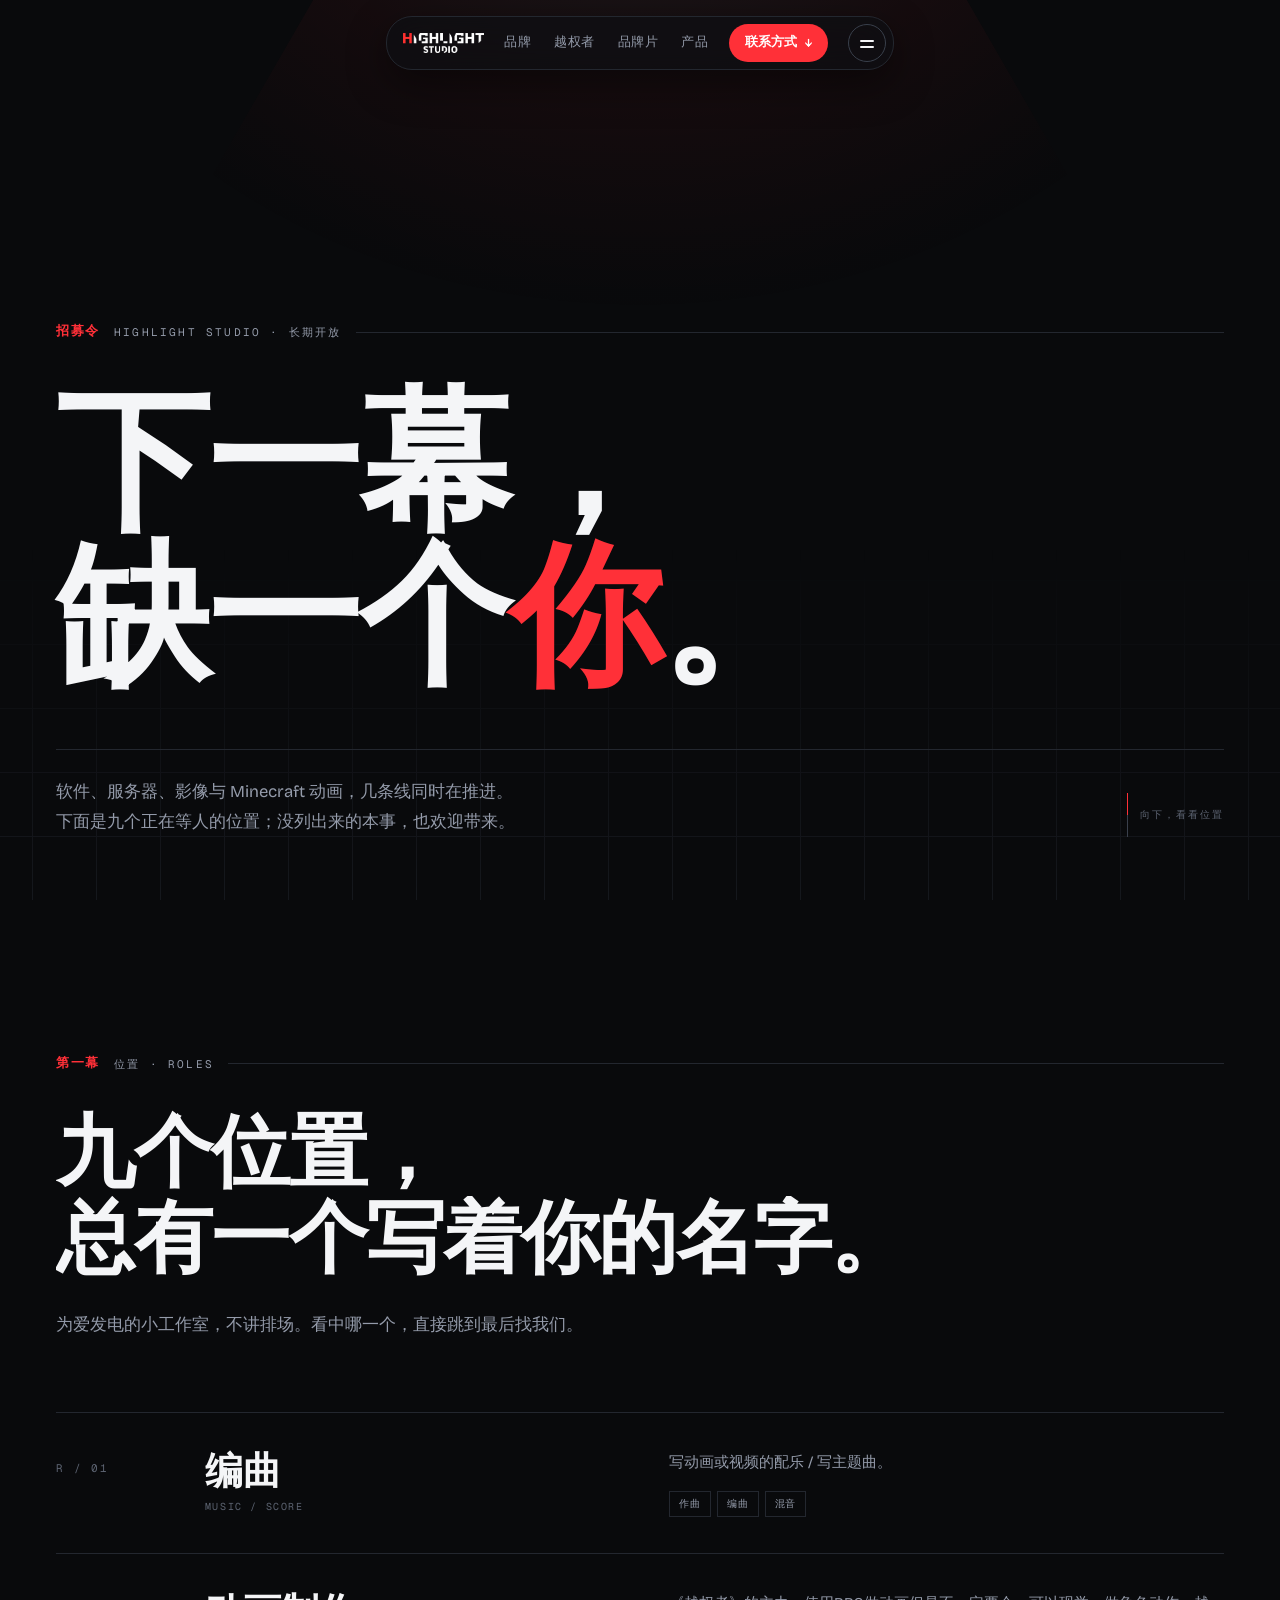
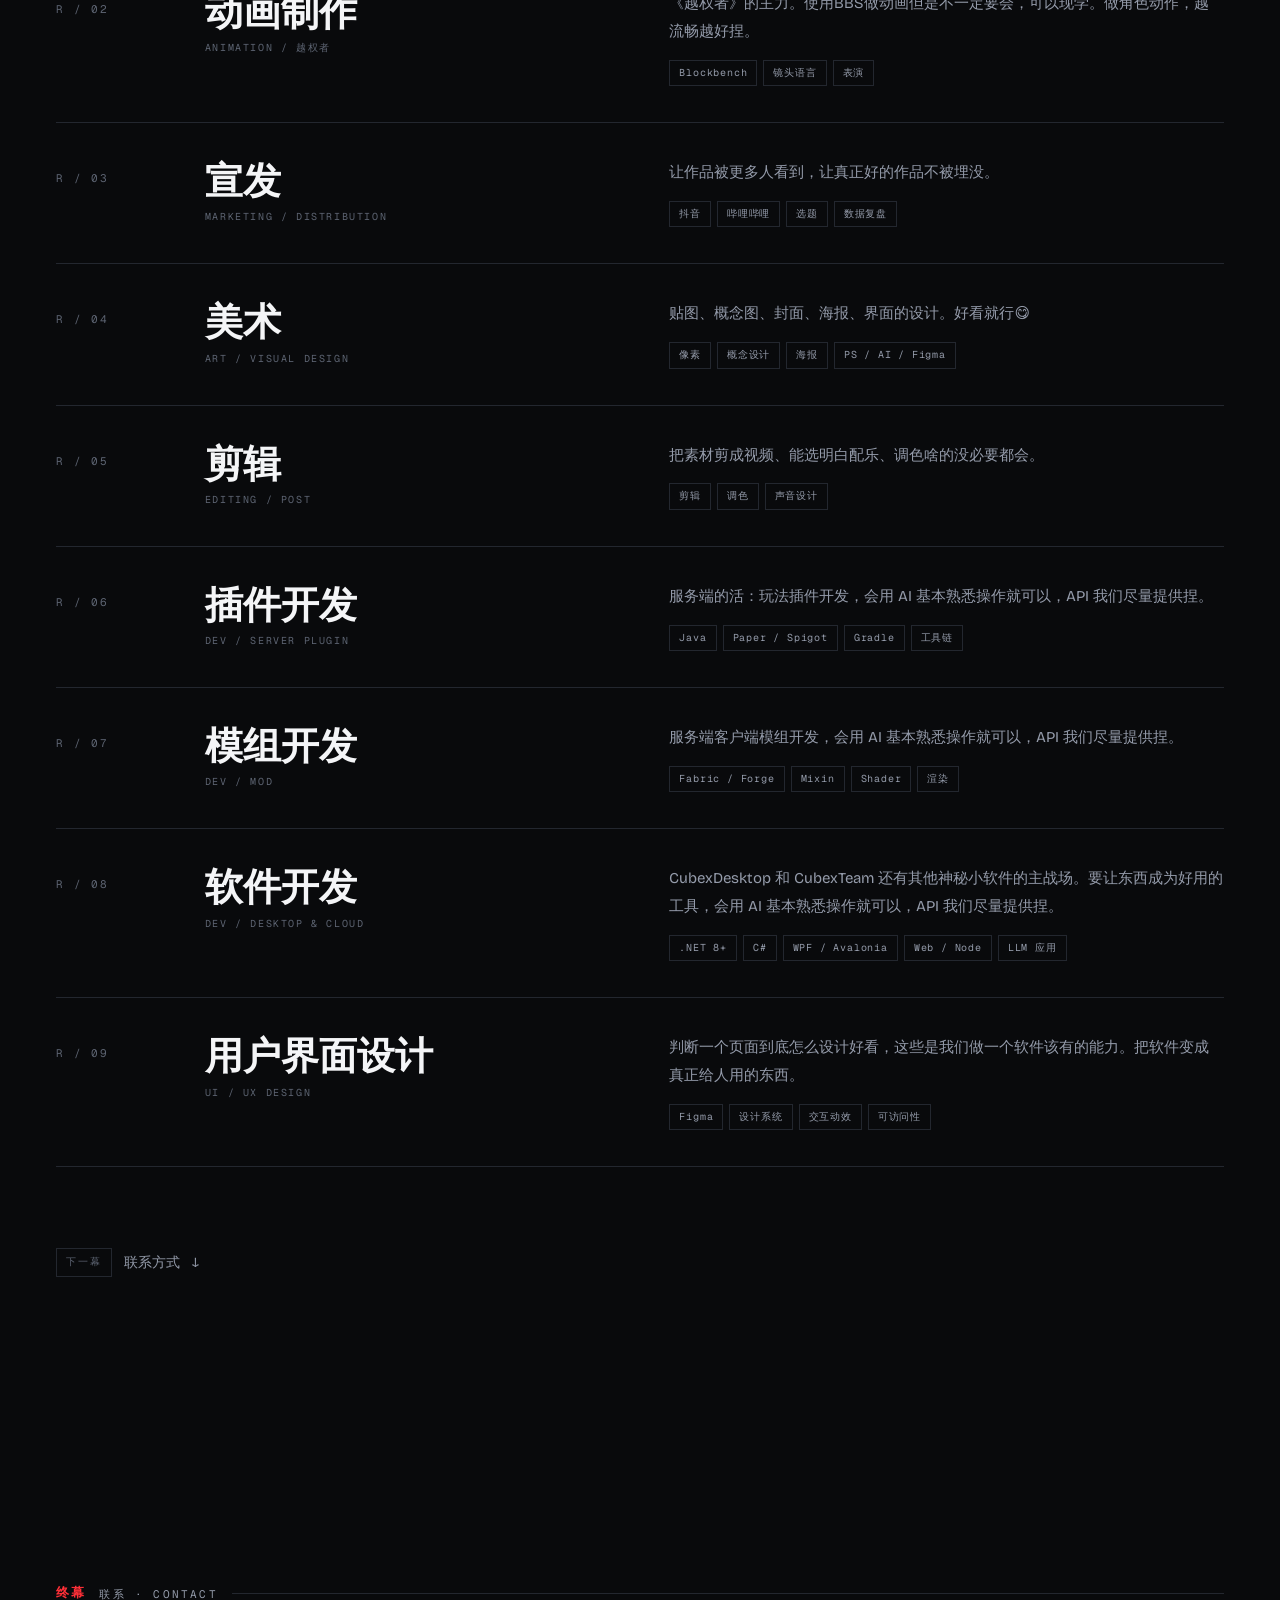
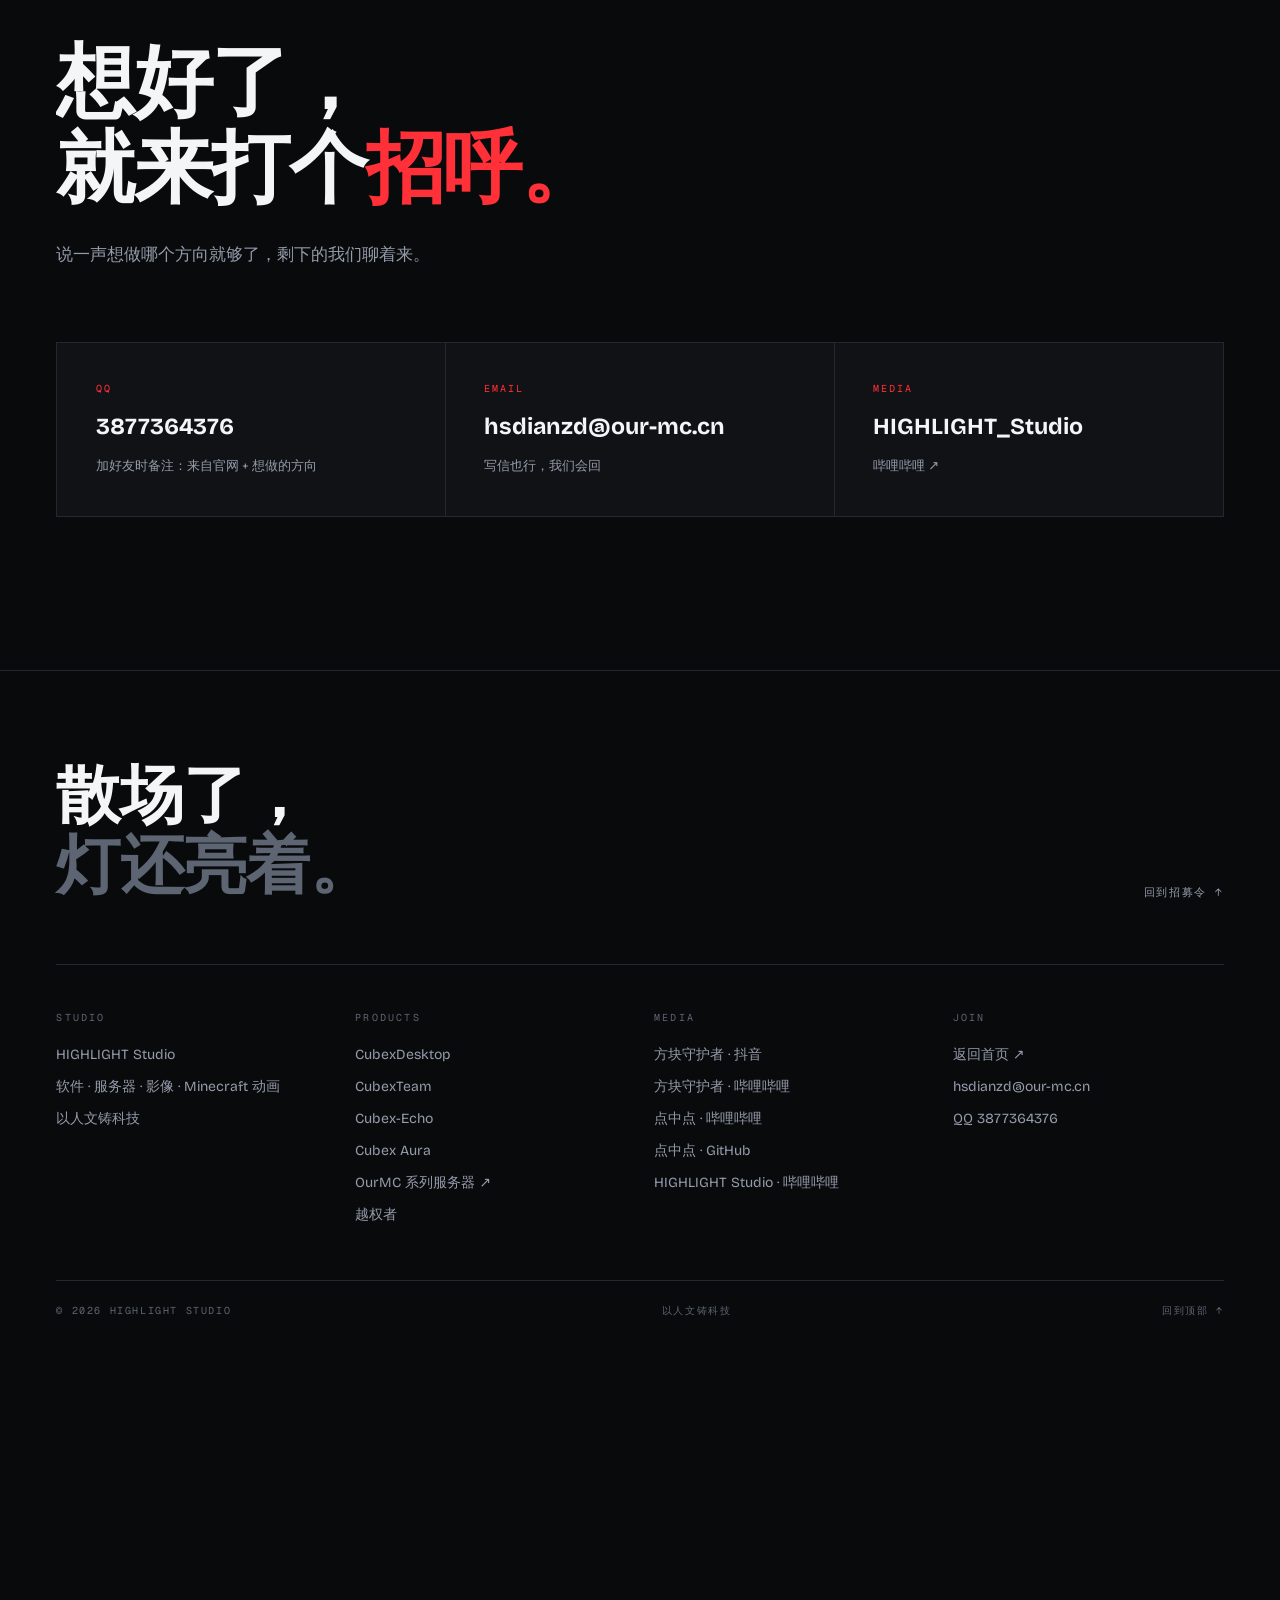
==== join.html @ 6e79bfc3 "Rebuild site as a narrative: new UI, copy, animations and trae-style footer Co-Authored-By: Devin AI" ====
<!DOCTYPE html>
<html lang="zh-CN">
<head>
<meta charset="utf-8">
<meta name="viewport" content="width=device-width,initial-scale=1,viewport-fit=cover">
<title>加入我们 — HIGHLIGHT Studio</title>
<meta name="description" content="HIGHLIGHT Studio 长期招募：编曲、动画制作、宣发、美术、剪辑、插件开发、模组开发、软件开发、用户界面设计。">
<meta name="theme-color" content="#090a0c">
<meta name="color-scheme" content="dark">
<link rel="preload" href="./assets/fonts/BricolageGrotesque-Bold.woff2" as="font" type="font/woff2" crossorigin>
<link rel="preload" href="./assets/fonts/GeistMono-Regular.woff2" as="font" type="font/woff2" crossorigin>
<link rel="stylesheet" href="./styles.css">
<script>
  (function (d) {
    var r = d.documentElement;
    r.classList.add('js');
    if (!matchMedia('(prefers-reduced-motion: reduce)').matches) r.classList.add('motion');
    addEventListener('load', function () { setTimeout(function () { if (!window.HL) r.classList.remove('motion'); }, 300); });
  })(document);
</script>
<script defer src="./assets/vendor/gsap.min.js"></script>
<script defer src="./assets/vendor/ScrollTrigger.min.js"></script>
<script defer src="./script.js"></script>
</head>
<body>
<a class="skip" href="#roles">跳到岗位列表</a>

<!-- ============ 顶部导航：胶囊岛 ============ -->
<header class="island-wrap">
  <nav class="island" id="island" aria-label="主导航">
    <a class="island-brand" href="./index.html" aria-label="HIGHLIGHT STUDIO 首页">
      <picture>
        <source srcset="./assets/logo-nav.webp" type="image/webp">
        <img class="island-logo" src="./assets/logo-nav.png" alt="HIGHLIGHT STUDIO" width="240" height="60">
      </picture>
    </a>
    <span class="island-links">
      <a href="./index.html#brand">品牌</a>
      <a href="./index.html#feature">越权者</a>
      <a href="./index.html#film">品牌片</a>
      <a href="./index.html#products">产品</a>
    </span>
    <a class="island-join" href="#contact">联系方式 <span aria-hidden="true">↓</span></a>
    <button class="island-toggle" id="menuToggle" aria-label="打开菜单" aria-expanded="false" aria-controls="menuPanel">
      <i></i><i></i>
    </button>
    <i class="island-progress" id="progress" aria-hidden="true"></i>
  </nav>
</header>

<div class="menu" id="menuPanel" aria-hidden="true">
  <div class="menu-backdrop" data-close></div>
  <div class="menu-panel" role="dialog" aria-modal="true" aria-label="站点菜单">
    <div class="menu-col">
      <h4>Navigate</h4>
      <a class="menu-link" href="./index.html"><i>01</i>回到首页</a>
      <a class="menu-link" href="./index.html#feature"><i>02</i>越权者</a>
      <a class="menu-link" href="./index.html#film"><i>03</i>品牌片</a>
      <a class="menu-link" href="./index.html#products"><i>04</i>产品</a>
      <a class="menu-link" href="./index.html#team"><i>05</i>团队</a>
      <a class="menu-link" href="#contact"><i>06</i>联系方式</a>
    </div>
    <div class="menu-side">
      <h4>Studio</h4>
      <p>一间做软件、服务器、影像与 Minecraft 动画的小工作室。有想法，随时来聊。</p>
      <span class="mono">QQ 3877364376</span>
      <a class="mono" href="mailto:hsdianzd@our-mc.cn">hsdianzd@our-mc.cn</a>
    </div>
  </div>
</div>

<main id="top">

<!-- ============ 序 · 招募令 ============ -->
<section class="act act-hero jhero" id="recruit" aria-labelledby="jTitle">
  <div class="hero-bg" aria-hidden="true">
    <i class="hero-beam"></i>
    <i class="hero-floor"></i>
    <i class="hero-glow" id="heroGlow"></i>
  </div>
  <div class="wrap hero-inner" id="heroInner">
    <p class="kicker hero-kicker"><b>招募令</b><span>HIGHLIGHT STUDIO · 长期开放</span><i class="kicker-line"></i></p>
    <h1 class="hero-title small" id="jTitle">
      <span class="ht ht-dim" aria-hidden="true"><span>下一幕，</span><span>缺一个<em>你</em>。</span></span>
      <span class="ht ht-lit"><span>下一幕，</span><span>缺一个<em>你</em>。</span></span>
    </h1>
    <div class="hero-foot">
      <p class="hero-sub">软件、服务器、影像与 Minecraft 动画，几条线同时在推进。<br>下面是九个正在等人的位置；没列出来的本事，也欢迎带来。</p>
      <a class="cue" href="#roles"><i aria-hidden="true"></i><span>向下，看看位置</span></a>
    </div>
  </div>
</section>

<!-- ============ 第一幕 · 九个位置 ============ -->
<section class="act act-roles" id="roles" aria-labelledby="rolesTitle">
  <div class="wrap">
    <header class="act-head" data-rv>
      <p class="kicker"><b>第一幕</b><span>位置 · ROLES</span><i class="kicker-line"></i></p>
      <h2 class="act-title" id="rolesTitle"><span class="ln"><span>九个位置，</span></span><span class="ln"><span>总有一个写着你的名字。</span></span></h2>
      <p class="act-lede">为爱发电的小工作室，不讲排场。看中哪一个，直接跳到最后找我们。</p>
    </header>

    <ol class="roles">
      <li class="role" data-rv>
        <span class="role-no">R / 01</span>
        <h3 class="role-name">编曲<small>MUSIC / SCORE</small></h3>
        <div class="role-body">
          <p>写动画或视频的配乐 / 写主题曲。</p>
          <div class="tags"><span>作曲</span><span>编曲</span><span>混音</span></div>
        </div>
      </li>

      <li class="role" data-rv>
        <span class="role-no">R / 02</span>
        <h3 class="role-name">动画制作<small>ANIMATION / 越权者</small></h3>
        <div class="role-body">
          <p>《越权者》的主力。使用BBS做动画但是不一定要会，可以现学。做角色动作，越流畅越好捏。</p>
          <div class="tags"><span>Blockbench</span><span>镜头语言</span><span>表演</span></div>
        </div>
      </li>

      <li class="role" data-rv>
        <span class="role-no">R / 03</span>
        <h3 class="role-name">宣发<small>MARKETING / DISTRIBUTION</small></h3>
        <div class="role-body">
          <p>让作品被更多人看到，让真正好的作品不被埋没。</p>
          <div class="tags"><span>抖音</span><span>哔哩哔哩</span><span>选题</span><span>数据复盘</span></div>
        </div>
      </li>

      <li class="role" data-rv>
        <span class="role-no">R / 04</span>
        <h3 class="role-name">美术<small>ART / VISUAL DESIGN</small></h3>
        <div class="role-body">
          <p>贴图、概念图、封面、海报、界面的设计。好看就行😋</p>
          <div class="tags"><span>像素</span><span>概念设计</span><span>海报</span><span>PS / AI / Figma</span></div>
        </div>
      </li>

      <li class="role" data-rv>
        <span class="role-no">R / 05</span>
        <h3 class="role-name">剪辑<small>EDITING / POST</small></h3>
        <div class="role-body">
          <p>把素材剪成视频、能选明白配乐、调色啥的没必要都会。</p>
          <div class="tags"><span>剪辑</span><span>调色</span><span>声音设计</span></div>
        </div>
      </li>

      <li class="role" data-rv>
        <span class="role-no">R / 06</span>
        <h3 class="role-name">插件开发<small>DEV / SERVER PLUGIN</small></h3>
        <div class="role-body">
          <p>服务端的活：玩法插件开发，会用 AI 基本熟悉操作就可以，API 我们尽量提供捏。</p>
          <div class="tags"><span>Java</span><span>Paper / Spigot</span><span>Gradle</span><span>工具链</span></div>
        </div>
      </li>

      <li class="role" data-rv>
        <span class="role-no">R / 07</span>
        <h3 class="role-name">模组开发<small>DEV / MOD</small></h3>
        <div class="role-body">
          <p>服务端客户端模组开发，会用 AI 基本熟悉操作就可以，API 我们尽量提供捏。</p>
          <div class="tags"><span>Fabric / Forge</span><span>Mixin</span><span>Shader</span><span>渲染</span></div>
        </div>
      </li>

      <li class="role" data-rv>
        <span class="role-no">R / 08</span>
        <h3 class="role-name">软件开发<small>DEV / DESKTOP &amp; CLOUD</small></h3>
        <div class="role-body">
          <p>CubexDesktop 和 CubexTeam 还有其他神秘小软件的主战场。要让东西成为好用的工具，会用 AI 基本熟悉操作就可以，API 我们尽量提供捏。</p>
          <div class="tags"><span>.NET 8+</span><span>C#</span><span>WPF / Avalonia</span><span>Web / Node</span><span>LLM 应用</span></div>
        </div>
      </li>

      <li class="role" data-rv>
        <span class="role-no">R / 09</span>
        <h3 class="role-name">用户界面设计<small>UI / UX DESIGN</small></h3>
        <div class="role-body">
          <p>判断一个页面到底怎么设计好看，这些是我们做一个软件该有的能力。把软件变成真正给人用的东西。</p>
          <div class="tags"><span>Figma</span><span>设计系统</span><span>交互动效</span><span>可访问性</span></div>
        </div>
      </li>
    </ol>

    <a class="act-next" href="#contact"><span>下一幕</span>联系方式 <i aria-hidden="true">↓</i></a>
  </div>
</section>

<!-- ============ 终幕 · 联系方式 ============ -->
<section class="act act-contact" id="contact" aria-labelledby="contactTitle">
  <div class="wrap">
    <header class="act-head" data-rv>
      <p class="kicker"><b>终幕</b><span>联系 · CONTACT</span><i class="kicker-line"></i></p>
      <h2 class="act-title" id="contactTitle"><span class="ln"><span>想好了，</span></span><span class="ln"><span>就来打个<em>招呼。</em></span></span></h2>
      <p class="act-lede">说一声想做哪个方向就够了，剩下的我们聊着来。</p>
    </header>
    <div class="contacts">
      <div class="contact" data-rv>
        <b>QQ</b>
        <span>3877364376</span>
        <u>加好友时备注：来自官网 + 想做的方向</u>
      </div>
      <a class="contact" data-rv href="mailto:hsdianzd@our-mc.cn">
        <b>EMAIL</b>
        <span>hsdianzd@our-mc.cn</span>
        <u>写信也行，我们会回</u>
      </a>
      <a class="contact" data-rv href="https://b23.tv/MWC6TgT" target="_blank" rel="noopener">
        <b>MEDIA</b>
        <span>HIGHLIGHT_Studio</span>
        <u>哔哩哔哩 ↗</u>
      </a>
    </div>
  </div>
</section>

</main>

<!-- ============ 页脚 + trae 式网格扭曲字标 ============ -->
<footer class="foot" id="foot">
  <div class="foot-body">
    <div class="wrap">
      <div class="foot-lead">
        <p class="foot-say">散场了，<br><span>灯还亮着。</span></p>
        <a class="foot-top" href="#top">回到招募令 <span aria-hidden="true">↑</span></a>
      </div>
      <div class="foot-cols">
        <div class="foot-col">
          <h5>Studio</h5>
          <p>HIGHLIGHT Studio</p>
          <p>软件 · 服务器 · 影像 · Minecraft 动画</p>
          <p>以人文铸科技</p>
        </div>
        <div class="foot-col">
          <h5>Products</h5>
          <a href="./index.html#products">CubexDesktop</a>
          <a href="./index.html#products">CubexTeam</a>
          <a href="./index.html#products">Cubex-Echo</a>
          <a href="./index.html#products">Cubex Aura</a>
          <a href="https://our-mc.cn" target="_blank" rel="noopener">OurMC 系列服务器 ↗</a>
          <a href="./index.html#feature">越权者</a>
        </div>
        <div class="foot-col">
          <h5>Media</h5>
          <a href="https://www.douyin.com/user/MS4wLjABAAAA6l3Q2b9OBv3SRSCAR-rzXw8KzIYFwrzRI-qXA2hwyveWs4N40lMzNZl6aIAqWbCo" target="_blank" rel="noopener">方块守护者 · 抖音</a>
          <a href="https://space.bilibili.com/3546704016051152" target="_blank" rel="noopener">方块守护者 · 哔哩哔哩</a>
          <a href="https://space.bilibili.com/3546681259854444" target="_blank" rel="noopener">点中点 · 哔哩哔哩</a>
          <a href="https://github.com/dian-ZD" target="_blank" rel="noopener">点中点 · GitHub</a>
          <a href="https://b23.tv/MWC6TgT" target="_blank" rel="noopener">HIGHLIGHT Studio · 哔哩哔哩</a>
        </div>
        <div class="foot-col">
          <h5>Join</h5>
          <a href="./index.html">返回首页 ↗</a>
          <a href="mailto:hsdianzd@our-mc.cn">hsdianzd@our-mc.cn</a>
          <p>QQ 3877364376</p>
        </div>
      </div>
      <div class="foot-bar">
        <span>© 2026 HIGHLIGHT STUDIO</span>
        <span>以人文铸科技</span>
        <a href="#top">回到顶部 ↑</a>
      </div>
    </div>
  </div>

  <div class="distort" id="distort" style="--aspect:4.0359">
    <div class="distort-stage" id="distortStage">
      <div class="distort-canvas" id="distortCanvas">
        <img class="distort-img" data-src="./assets/footer-mark.webp" alt="HIGHLIGHT STUDIO" width="1800" height="446" loading="lazy" decoding="async">
      </div>
    </div>
  </div>
</footer>

</body>
</html>
---- styles.css ----
/* HIGHLIGHT Studio — 叙事版样式
   结构：tokens → base → 导航 → 幕次指示 → 通用幕 → 序章 → 各幕 → 页脚扭曲 → 加入页 → 响应式 → 降级
   动效原则：只动 transform / opacity；状态切换交给 CSS transition，逐帧交给 rAF / GSAP */

@font-face{font-family:'Bricolage';src:url('./assets/fonts/BricolageGrotesque-Regular.woff2') format('woff2');font-weight:400;font-display:swap;unicode-range:U+0000-00FF,U+2013-2026,U+2190-2199}
@font-face{font-family:'Bricolage';src:url('./assets/fonts/BricolageGrotesque-Bold.woff2') format('woff2');font-weight:700;font-display:swap;unicode-range:U+0000-00FF,U+2013-2026,U+2190-2199}
@font-face{font-family:'GeistMono';src:url('./assets/fonts/GeistMono-Regular.woff2') format('woff2');font-weight:400;font-display:swap;unicode-range:U+0000-00FF,U+2013-2026,U+2190-2199}
@font-face{font-family:'Instrument';src:url('./assets/fonts/InstrumentSerif-Italic.woff2') format('woff2');font-weight:400;font-style:italic;font-display:swap;unicode-range:U+0000-00FF,U+2013-2026}

@property --lx{syntax:'<percentage>';inherits:false;initial-value:50%}
@property --lr{syntax:'<length-percentage>';inherits:false;initial-value:200%}

:root{
  --ink:#f4f5f7;
  --bg:#090a0c;
  --panel:#101216;
  --panel-2:#171a20;
  --line:#23272f;
  --line-2:#3a404c;
  --muted:#949baa;
  --dim:#5d6472;
  --red:#ff3038;
  --red-deep:#c81f2a;
  --oxblood:#7a1a20;
  --live:#66d19e;
  --ease:cubic-bezier(.16,1,.3,1);
  --ease-io:cubic-bezier(.7,0,.3,1);
  --sans:'Bricolage','PingFang SC','HarmonyOS Sans SC','Noto Sans CJK SC','Source Han Sans SC','Microsoft YaHei',system-ui,sans-serif;
  --mono:'GeistMono',ui-monospace,'SFMono-Regular','Cascadia Mono',monospace;
  --serif:'Instrument','Songti SC','Noto Serif CJK SC',Georgia,serif;
  --gut:clamp(20px,4.4vw,72px);
  --max:1320px;
  --act-pad:clamp(112px,17vh,220px);
  --nav-h:52px;
}

*,*::before,*::after{box-sizing:border-box}
html{-webkit-text-size-adjust:100%;scroll-padding-top:90px}
body{margin:0;background:var(--bg);color:var(--ink);font-family:var(--sans);font-size:16px;line-height:1.65;-webkit-font-smoothing:antialiased;-moz-osx-font-smoothing:grayscale;overflow-x:clip;text-rendering:optimizeLegibility}
img,svg{display:block;max-width:100%}
a{color:inherit;text-decoration:none}
button{font:inherit;color:inherit;background:none;border:0;padding:0;cursor:pointer}
h1,h2,h3,h4,h5,p,ul,ol,dl,dd{margin:0}
ul,ol{padding:0;list-style:none}
::selection{background:var(--red);color:#fff}
:focus-visible{outline:2px solid var(--red);outline-offset:3px}
.mono{font-family:var(--mono);font-size:11px;letter-spacing:.16em;text-transform:uppercase}
.skip{position:fixed;left:16px;top:-60px;z-index:1000;padding:10px 16px;background:var(--red);color:#fff;font-weight:700;transition:top .3s var(--ease)}
.skip:focus{top:16px}
.wrap{width:100%;max-width:calc(var(--max) + var(--gut) * 2);margin-inline:auto;padding-inline:var(--gut)}
main{position:relative;z-index:1;background:var(--bg)}

/* ================= 顶部导航：胶囊岛 ================= */
.island-wrap{position:fixed;top:16px;left:0;right:0;z-index:800;display:flex;justify-content:center;pointer-events:none;padding-inline:12px;transition:transform .55s var(--ease)}
.island-wrap.hide{transform:translateY(calc(-100% - 24px))}
.island{pointer-events:auto;position:relative;display:flex;align-items:center;gap:clamp(10px,1.6vw,22px);min-height:var(--nav-h);padding:0 7px 0 16px;background:rgba(14,16,20,.74);border:1px solid var(--line);border-radius:26px;backdrop-filter:blur(16px) saturate(1.3);-webkit-backdrop-filter:blur(16px) saturate(1.3);box-shadow:0 14px 40px rgba(0,0,0,.45);overflow:hidden}
.island-brand{display:flex;align-items:center;height:var(--nav-h)}
.island-logo{height:20px;width:auto}
.island-links{display:flex;gap:clamp(14px,1.8vw,24px)}
.island-links a{position:relative;font-size:13px;letter-spacing:.04em;color:var(--muted);padding:6px 0;transition:color .3s}
.island-links a::after{content:'';position:absolute;left:0;right:0;bottom:0;height:1px;background:var(--red);transform:scaleX(0);transform-origin:left;transition:transform .45s var(--ease)}
.island-links a:hover,.island-links a.on{color:var(--ink)}
.island-links a.on::after{transform:scaleX(1)}
.island-join{display:flex;align-items:center;gap:8px;height:38px;padding:0 16px;border-radius:19px;background:var(--red);color:#fff;font-size:13px;font-weight:700;white-space:nowrap;transition:background .3s}
.island-join:hover{background:var(--red-deep)}
.island-join span{font-family:var(--mono);font-size:11px}
.island-toggle{position:relative;flex:0 0 38px;width:38px;height:38px;border-radius:50%;border:1px solid var(--line-2);transition:border-color .3s}
.island-toggle:hover{border-color:var(--muted)}
.island-toggle i{position:absolute;left:11px;right:11px;height:1.5px;background:var(--ink);border-radius:1px;transition:transform .45s var(--ease)}
.island-toggle i:first-child{top:15px}
.island-toggle i:last-child{top:21px}
.menu-open .island-toggle i:first-child{transform:translateY(3px) rotate(45deg)}
.menu-open .island-toggle i:last-child{transform:translateY(-3px) rotate(-45deg)}
.island-progress{position:absolute;left:0;bottom:0;width:100%;height:1.5px;background:var(--red);transform:scaleX(0);transform-origin:left}

.menu{position:fixed;inset:0;z-index:790;visibility:hidden;pointer-events:none}
.menu-open .menu{visibility:visible;pointer-events:auto}
.menu-backdrop{position:absolute;inset:0;background:rgba(6,7,9,.82);opacity:0;transition:opacity .4s var(--ease)}
.menu-panel{position:absolute;top:84px;left:var(--gut);right:var(--gut);max-width:1100px;margin-inline:auto;display:grid;grid-template-columns:1.4fr 1fr;gap:clamp(20px,3vw,56px);padding:clamp(24px,4vw,48px);background:var(--panel);border:1px solid var(--line);border-radius:22px;opacity:0;transform:translateY(-14px) scale(.985);transform-origin:top center;transition:opacity .35s var(--ease),transform .5s var(--ease)}
.menu-open .menu-backdrop{opacity:1}
.menu-open .menu-panel{opacity:1;transform:none}
.menu h4{margin-bottom:18px;font-family:var(--mono);font-size:10px;font-weight:400;letter-spacing:.22em;color:var(--dim);text-transform:uppercase}
.menu-link{display:block;font-size:clamp(28px,4.2vw,52px);font-weight:700;letter-spacing:-.02em;line-height:1.16;opacity:0;transform:translateX(-14px);transition:color .3s,opacity .4s var(--ease),transform .6s var(--ease)}
.menu-link i{font-family:var(--mono);font-style:normal;font-size:10px;color:var(--dim);vertical-align:super;margin-right:12px;letter-spacing:.1em}
.menu-link:hover{color:var(--red)}
.menu-open .menu-link{opacity:1;transform:none}
.menu-open .menu-link:nth-child(3){transition-delay:.04s,.04s,.04s}
.menu-open .menu-link:nth-child(4){transition-delay:.08s,.08s,.08s}
.menu-open .menu-link:nth-child(5){transition-delay:.12s,.12s,.12s}
.menu-open .menu-link:nth-child(6){transition-delay:.16s,.16s,.16s}
.menu-open .menu-link:nth-child(7){transition-delay:.2s,.2s,.2s}
.menu-side{border-left:1px solid var(--line);padding-left:clamp(18px,2.5vw,36px)}
.menu-side p{color:var(--muted);font-size:14px;margin-bottom:18px}
.menu-side .mono{display:block;color:var(--dim);margin-top:8px}
.menu-side a.mono:hover{color:var(--red)}

/* ================= 幕次指示 ================= */
.rail{position:fixed;right:clamp(14px,1.6vw,28px);top:50%;z-index:700;transform:translateY(-50%);display:flex;flex-direction:column;gap:14px;transition:opacity .5s var(--ease)}
.rail.off{opacity:0;pointer-events:none}
.rail li{display:flex;align-items:center;justify-content:flex-end;gap:10px;font-family:var(--mono);font-size:10px;letter-spacing:.14em;color:var(--dim)}
.rail b{font-weight:400;min-width:16px;text-align:right;transition:color .4s}
.rail span{opacity:0;transform:translateX(6px);transition:opacity .4s var(--ease),transform .5s var(--ease)}
.rail li::after{content:'';width:14px;height:1px;background:var(--line-2);transform-origin:right;transition:transform .5s var(--ease),background .4s}
.rail li.on{color:var(--ink)}
.rail li.on b{color:var(--red)}
.rail li.on span{opacity:1;transform:none}
.rail li.on::after{background:var(--red);transform:scaleX(2)}

/* ================= 通用：幕 ================= */
.act{position:relative;padding-block:var(--act-pad)}
.kicker{display:flex;align-items:center;gap:14px;font-family:var(--mono);font-size:11px;letter-spacing:.2em;text-transform:uppercase;color:var(--muted)}
.kicker b{font-family:var(--sans);font-size:13px;letter-spacing:.12em;font-weight:700;color:var(--red)}
.kicker-line{flex:1;height:1px;background:var(--line);transform-origin:left}
.act-head{margin-bottom:clamp(48px,8vh,96px)}
.act-title{margin-top:clamp(24px,4vh,44px);font-size:clamp(36px,6.2vw,92px);font-weight:700;line-height:1.08;letter-spacing:-.02em}
.act-title.big{font-size:clamp(44px,8vw,128px)}
.act-title em,.hero-title em{font-style:normal;color:var(--red)}
.ln{display:block;overflow:hidden;padding-bottom:.06em;margin-bottom:-.06em}
.ln>span{display:block}
.act-lede{margin-top:clamp(20px,3vh,32px);max-width:36em;font-size:clamp(16px,1.35vw,19px);line-height:1.8;color:var(--muted)}
.act-next{display:inline-flex;align-items:center;gap:12px;margin-top:clamp(56px,9vh,110px);font-size:14px;color:var(--muted);transition:color .3s}
.act-next span{font-family:var(--mono);font-size:10px;letter-spacing:.2em;color:var(--dim);padding:5px 9px;border:1px solid var(--line)}
.act-next i{font-style:normal;display:inline-block;transition:transform .5s var(--ease)}
.act-next:hover{color:var(--ink)}
.act-next:hover i{transform:translateY(4px)}

.tags{display:flex;flex-wrap:wrap;gap:6px;margin-top:18px}
.tags span{font-family:var(--mono);font-size:10px;letter-spacing:.08em;padding:4px 9px;border:1px solid var(--line);color:var(--muted);transition:border-color .35s,color .35s}
.links{display:flex;flex-wrap:wrap;gap:8px 18px;margin-top:20px}
.links a,.link{font-family:var(--mono);font-size:11px;letter-spacing:.06em;color:var(--muted);padding-bottom:3px;background:linear-gradient(var(--red),var(--red)) left bottom/0 1px no-repeat,linear-gradient(var(--line-2),var(--line-2)) left bottom/100% 1px no-repeat;transition:color .3s,background-size .5s var(--ease)}
.links a:hover,.link:hover{color:var(--ink);background-size:100% 1px,100% 1px}
.pill{display:inline-flex;align-items:center;gap:7px;font-family:var(--mono);font-size:10px;letter-spacing:.12em;color:#e58f95;padding:4px 10px;border:1px solid rgba(255,48,56,.32);border-radius:99px;white-space:nowrap}
.pill::before{content:'';width:5px;height:5px;border-radius:50%;background:currentColor}
.pill.live{color:var(--live);border-color:rgba(102,209,158,.32)}
.pill.dim{color:var(--muted);border-color:var(--line-2)}
.badge{display:inline-flex;align-items:center;gap:9px;padding:6px 13px;border:1px solid var(--oxblood);border-radius:99px;font-family:var(--mono);font-size:10px;letter-spacing:.18em;color:#e58f95;background:rgba(122,26,32,.16)}
.badge i{width:5px;height:5px;border-radius:50%;background:var(--red)}

/* 进场：默认就是最终态；只有 .motion 下才先藏起来，进视口后由 IO 加 .in */
.motion [data-rv]{opacity:0;transform:translate3d(0,28px,0);transition:opacity .9s var(--ease) calc(var(--d,0) * 1s),transform 1.1s var(--ease) calc(var(--d,0) * 1s)}
.motion [data-rv].in{opacity:1;transform:none}
.motion .act-head[data-rv]{opacity:1;transform:none}
.motion .act-head .ln>span{transform:translate3d(0,110%,0);transition:transform 1.1s var(--ease)}
.motion .act-head .ln+.ln>span{transition-delay:.08s}
.motion .act-head .kicker-line{transform:scaleX(0);transition:transform 1.2s var(--ease-io)}
.motion .act-head .kicker>b,.motion .act-head .kicker>span{opacity:0;transition:opacity .8s var(--ease) .2s}
.motion .act-head .act-lede{opacity:0;transform:translate3d(0,16px,0);transition:opacity .9s var(--ease) .25s,transform 1s var(--ease) .25s}
.motion .act-head.in .ln>span,.motion .act-head.in .kicker-line,.motion .act-head.in .act-lede{transform:none}
.motion .act-head.in .kicker>b,.motion .act-head.in .kicker>span,.motion .act-head.in .act-lede{opacity:1}

/* ================= 序章 · 开灯 ================= */
.act-hero{min-height:100vh;min-height:100svh;display:flex;align-items:flex-end;padding-block:clamp(120px,20vh,200px) clamp(40px,7vh,84px);overflow:hidden;isolation:isolate}
.hero-bg{position:absolute;inset:0;z-index:-1;pointer-events:none}
.hero-beam{position:absolute;left:50%;top:-30vh;width:min(150vw,1900px);height:150vh;transform:translateX(-50%);background:radial-gradient(50% 60% at 50% 0%,rgba(244,245,247,.10),rgba(255,48,56,.05) 45%,transparent 72%);clip-path:polygon(41% 0,59% 0,100% 100%,0 100%)}
.hero-floor{position:absolute;left:0;right:0;bottom:0;height:46%;background-image:linear-gradient(var(--line) 1px,transparent 1px),linear-gradient(90deg,var(--line) 1px,transparent 1px);background-size:64px 64px;background-position:center bottom;opacity:.5;-webkit-mask-image:linear-gradient(to top,#000,transparent 85%);mask-image:linear-gradient(to top,#000,transparent 85%)}
.hero-glow{position:absolute;left:0;top:0;width:720px;height:720px;margin:-360px 0 0 -360px;border-radius:50%;background:radial-gradient(circle,rgba(255,48,56,.13),rgba(255,48,56,.04) 40%,transparent 68%);opacity:0;transition:opacity .8s var(--ease);will-change:transform}
.hero-glow.on{opacity:1}
.hero-inner{position:relative}
.hero-kicker{margin-bottom:clamp(28px,5vh,56px)}
.hero-title{position:relative;font-size:clamp(68px,15.5vw,236px);font-weight:700;line-height:1;letter-spacing:-.02em}
.hero-title.small{font-size:clamp(56px,12vw,180px)}
.ht>span{display:block}
.ht-dim{position:absolute;inset:0;color:#16191f}
.ht-dim em{color:#2a1215}
.ht-lit{position:relative}
.hero-foot{display:flex;justify-content:space-between;align-items:flex-end;gap:32px;margin-top:clamp(32px,6vh,64px);padding-top:clamp(20px,3vh,30px);border-top:1px solid var(--line)}
.hero-sub{max-width:34em;font-size:clamp(15px,1.3vw,18px);line-height:1.8;color:var(--muted)}
.cue{display:flex;align-items:center;gap:12px;font-family:var(--mono);font-size:10px;letter-spacing:.2em;color:var(--dim);white-space:nowrap;transition:color .3s}
.cue:hover{color:var(--ink)}
.cue i{position:relative;width:1px;height:44px;background:var(--line-2);overflow:hidden}
.cue i::after{content:'';position:absolute;left:0;top:0;width:1px;height:50%;background:var(--red);animation:cue 2.2s var(--ease-io) infinite}
@keyframes cue{0%{transform:translateY(-100%)}70%,100%{transform:translateY(200%)}}

/* 开灯：亮层的遮罩从左侧暗处扫到中央、再扩成全亮。动画结束即移除遮罩，不留常驻开销 */
.motion .ht-lit{-webkit-mask-image:radial-gradient(circle var(--lr) at var(--lx) 55%,#000 30%,transparent 72%);mask-image:radial-gradient(circle var(--lr) at var(--lx) 55%,#000 30%,transparent 72%);animation:lightOn 2.2s var(--ease) .25s both}
.motion .ht-lit.done{-webkit-mask-image:none;mask-image:none;animation:none}
@keyframes lightOn{0%{--lx:-20%;--lr:0px}45%{--lx:38%;--lr:260px}100%{--lx:50%;--lr:200%}}
.motion .hero-beam{animation:beamOn 1.8s var(--ease) .15s both}
@keyframes beamOn{from{opacity:0;transform:translateX(-50%) scaleY(.6)}to{opacity:1;transform:translateX(-50%) scaleY(1)}}
.motion .hero-kicker,.motion .hero-foot{animation:fadeUp 1.1s var(--ease) both}
.motion .hero-kicker{animation-delay:.1s}
.motion .hero-foot{animation-delay:1.1s}
@keyframes fadeUp{from{opacity:0;transform:translate3d(0,18px,0)}to{opacity:1;transform:none}}

/* ================= 第一幕 · 越权者 ================= */
.feat-grid{display:grid;grid-template-columns:minmax(0,.82fr) minmax(0,1.18fr);gap:clamp(28px,4vw,72px);align-items:center}
.feat-name{margin-top:22px;font-size:clamp(40px,5vw,72px);font-weight:700;letter-spacing:.02em;line-height:1.05}
.feat-story{margin-top:22px;white-space:pre-line;font-size:clamp(15px,1.2vw,17px);line-height:1.9;color:var(--muted)}
.feat-note{margin:26px 0 22px;padding-left:16px;border-left:1px solid var(--line-2);font-size:14px;color:var(--muted)}
.feat-note b{display:block;font-family:var(--mono);font-size:10px;font-weight:400;letter-spacing:.18em;color:var(--ink);margin-bottom:4px}
.feat-stage{position:relative;display:grid;place-items:center;min-height:clamp(260px,46vh,520px);padding:clamp(36px,7vw,96px) clamp(20px,4vw,60px);border:1px solid var(--line);background:#0b0709;overflow:hidden;contain:paint;will-change:transform}
.feat-stage::before{content:'';position:absolute;inset:0;background:radial-gradient(circle at 50% 62%,rgba(255,48,56,.16),transparent 60%)}
.feat-stage::after{content:'';position:absolute;inset:0;background-image:linear-gradient(var(--line) 1px,transparent 1px),linear-gradient(90deg,var(--line) 1px,transparent 1px);background-size:48px 48px;opacity:.28;-webkit-mask-image:radial-gradient(circle at 50% 55%,#000 18%,transparent 76%);mask-image:radial-gradient(circle at 50% 55%,#000 18%,transparent 76%)}
.feat-logo{position:relative;z-index:2;width:min(82%,560px);aspect-ratio:974/485}
.feat-logo picture,.feat-logo img{position:absolute;inset:0;width:100%;height:100%;object-fit:contain}
.feat-logo .l-ox,.feat-logo .l-red{opacity:0}
.feat-logo .l-red{filter:drop-shadow(0 0 24px rgba(255,48,56,.45))}
.feat-scan{position:absolute;left:0;right:0;top:0;z-index:3;height:2px;background:linear-gradient(90deg,transparent,var(--red),transparent);opacity:0}
.feat-corner{position:absolute;z-index:3;width:26px;height:26px;border:1px solid var(--line-2);opacity:.8}
.feat-corner.tl{top:14px;left:14px;border-right:0;border-bottom:0}
.feat-corner.br{bottom:14px;right:14px;border-left:0;border-top:0}
.feat-hud{position:absolute;z-index:3;top:16px;right:18px;font-family:var(--mono);font-size:10px;letter-spacing:.18em;color:var(--dim)}
.feat-hud b{font-weight:400;color:var(--red);margin-right:6px}
.meta{display:grid;grid-template-columns:repeat(4,minmax(0,1fr));gap:1px;margin-top:clamp(28px,5vh,56px);background:var(--line);border:1px solid var(--line)}
.meta div{background:var(--bg);padding:18px 20px;transition:background .4s var(--ease)}
.meta div:hover{background:var(--panel)}
.meta dt{font-family:var(--mono);font-size:10px;letter-spacing:.18em;color:var(--dim);margin-bottom:6px}
.meta dd{font-size:14px}

/* ================= 第二幕 · 放映 ================= */
.act-film{padding-bottom:calc(var(--act-pad) * .6)}
.act-film .act-head{margin-bottom:clamp(32px,5vh,56px)}
.film-pin{position:relative}
.screen{position:relative;aspect-ratio:16/9;max-height:76vh;margin-inline:auto;border:1px solid var(--line);background:radial-gradient(ellipse at 50% 45%,#15171c,#08090b 70%);overflow:hidden;display:grid;place-items:center;contain:paint}
.screen::before,.screen::after{content:'';position:absolute;left:0;right:0;height:7%;background:#000;z-index:3}
.screen::before{top:0}
.screen::after{bottom:0}
.leader{position:absolute;inset:0;display:grid;place-items:center;opacity:0;visibility:hidden}
.leader-ring{position:absolute;width:min(56%,46vh);height:auto;aspect-ratio:1;fill:none;stroke:rgba(244,245,247,.22);stroke-width:1}
.leader-sweep{position:absolute;width:min(56%,46vh);aspect-ratio:1;border-radius:50%;background:conic-gradient(rgba(255,48,56,.28) 0deg,rgba(255,48,56,.08) 50deg,transparent 52deg);transform:rotate(0deg);will-change:transform}
.leader-num{position:relative;font-family:var(--sans);font-size:clamp(80px,16vw,220px);font-weight:700;line-height:1;color:var(--ink);font-variant-numeric:tabular-nums}
.slate{position:relative;z-index:2;display:grid;justify-items:center;gap:12px;text-align:center;padding:0 20px}
.slate .mono{color:var(--dim)}
.slate strong{font-size:clamp(32px,6vw,84px);line-height:1.1;letter-spacing:.01em}
.slate i{font-family:var(--serif);font-size:clamp(16px,1.6vw,22px);color:var(--muted)}
.screen-hud{position:absolute;z-index:4;left:0;right:0;bottom:0;height:7%;display:flex;align-items:center;justify-content:space-between;padding:0 18px;font-family:var(--mono);font-size:10px;letter-spacing:.18em;color:var(--dim)}
.screen-hud .dot{display:inline-block;width:6px;height:6px;border-radius:50%;background:var(--red);margin-right:8px;vertical-align:1px}

/* ================= 第三幕 · 作品 ================= */
.works{display:grid;grid-template-columns:repeat(12,minmax(0,1fr));gap:1px;background:var(--line);border:1px solid var(--line)}
.w6{grid-column:span 6}
.w4{grid-column:span 4}
.work{position:relative;display:flex;flex-direction:column;padding:clamp(24px,2.8vw,40px);background:var(--panel);overflow:hidden;isolation:isolate;transition:background .45s var(--ease)}
.work::before{content:'';position:absolute;inset:0;z-index:-1;background:radial-gradient(420px circle at var(--mx,50%) var(--my,0%),rgba(255,48,56,.10),transparent 60%);opacity:0;transition:opacity .5s var(--ease)}
.work::after{content:'';position:absolute;left:0;top:0;bottom:0;width:2px;background:var(--red);transform:scaleY(0);transform-origin:top;transition:transform .55s var(--ease-io)}
.work:hover{background:var(--panel-2)}
.work:hover::before{opacity:1}
.work:hover::after{transform:scaleY(1)}
.work:hover .tags span{border-color:var(--line-2);color:var(--ink)}
.work-top{display:flex;align-items:flex-start;justify-content:space-between;gap:12px;margin-bottom:clamp(28px,4vh,48px)}
.work-icon{display:grid;place-items:center;width:52px;height:52px;border:1px solid var(--line-2);color:var(--ink);transition:border-color .4s var(--ease),transform .6s var(--ease)}
.work-icon svg{width:32px;height:32px}
.work-icon.echo svg{width:40px;height:40px}
.work-icon.echo{border-color:rgba(47,128,255,.34)}
.work-icon.wide{width:84px}
.work-icon.wide img{width:64px;height:auto}
.work-icon.mark{font-family:var(--sans);font-weight:700;font-size:26px;color:var(--red)}
.work-icon.face{overflow:hidden;padding:0}
.work-icon.face img{width:100%;height:100%;object-fit:cover;filter:grayscale(1) contrast(1.05);opacity:.85;transition:filter .5s var(--ease),opacity .5s var(--ease)}
.work:hover .work-icon{border-color:var(--muted)}
.work:hover .work-icon.echo{border-color:rgba(47,128,255,.72)}
.work:hover .work-icon.face img{filter:none;opacity:1}
.work h3{font-size:clamp(22px,2.2vw,30px);font-weight:700;letter-spacing:-.01em;line-height:1.2}
.work-en{display:block;margin-top:8px;font-family:var(--mono);font-size:10px;letter-spacing:.16em;color:var(--dim)}
.work p{margin-top:16px;max-width:52ch;font-size:14.5px;line-height:1.8;color:var(--muted);white-space:pre-line}
.work .tags{margin-top:auto;padding-top:22px}
.work .links{margin-top:16px}

/* ================= 第四幕 · 幕后 ================= */
.people{display:grid;grid-template-columns:repeat(3,minmax(0,1fr));gap:clamp(16px,2vw,28px)}
.person{display:flex;flex-direction:column;border:1px solid var(--line);background:var(--panel);transition:border-color .45s var(--ease)}
.person:hover{border-color:var(--line-2)}
.person-face{position:relative;aspect-ratio:1/1;overflow:hidden;background:linear-gradient(135deg,#15181e,#0c0d10)}
.person-face[data-initial]::before{content:attr(data-initial);position:absolute;inset:0;display:grid;place-items:center;font-size:clamp(80px,10vw,140px);font-weight:700;color:var(--line-2)}
.person-face img{position:relative;width:100%;height:100%;object-fit:cover;filter:grayscale(1) contrast(1.05);opacity:.86;transform:scale(1.001);transition:filter .7s var(--ease),opacity .7s var(--ease),transform 1.1s var(--ease)}
.person:hover .person-face img{filter:none;opacity:1;transform:scale(1.04)}
.person-face::after{content:'';position:absolute;left:0;right:0;bottom:0;height:2px;background:var(--red);transform:scaleX(0);transform-origin:left;transition:transform .7s var(--ease-io)}
.person:hover .person-face::after{transform:scaleX(1)}
.person-body{display:flex;flex-direction:column;flex:1;padding:clamp(22px,2.4vw,32px)}
.person h3{font-size:clamp(24px,2.2vw,30px);font-weight:700}
.person p{margin-top:16px;font-size:14.5px;line-height:1.85;color:var(--muted)}
.person .tags{margin-top:auto;padding-top:20px}

/* ================= 终幕 · 留白 ================= */
.act-join{padding-bottom:calc(var(--act-pad) * .8)}
.ticker{display:flex;overflow:hidden;border-block:1px solid var(--line);-webkit-mask-image:linear-gradient(90deg,transparent,#000 8%,#000 92%,transparent);mask-image:linear-gradient(90deg,transparent,#000 8%,#000 92%,transparent)}
.ticker-track{display:flex;flex:0 0 auto}
.ticker-track li{display:flex;align-items:center;gap:clamp(20px,3vw,44px);padding:clamp(18px,3vh,30px) clamp(10px,1.5vw,22px);font-size:clamp(28px,4.4vw,64px);font-weight:700;white-space:nowrap;color:var(--ink)}
.ticker-track li:nth-child(even){color:transparent;-webkit-text-stroke:1px var(--line-2)}
.ticker-track li::after{content:'';width:10px;height:10px;background:var(--red);transform:rotate(45deg)}
.motion .ticker-track{animation:tick 38s linear infinite;animation-play-state:paused}
.motion .ticker.run .ticker-track{animation-play-state:running}
.ticker:hover .ticker-track{animation-play-state:paused!important}
@keyframes tick{to{transform:translate3d(-100%,0,0)}}
.join-cta{display:flex;flex-wrap:wrap;gap:12px;margin-top:clamp(40px,7vh,80px)}
.btn{position:relative;display:inline-flex;align-items:center;gap:14px;height:56px;padding:0 26px;background:var(--red);color:#fff;font-weight:700;font-size:15px;overflow:hidden;isolation:isolate}
.btn::before{content:'';position:absolute;inset:0;z-index:-1;background:var(--ink);transform:translateY(101%);transition:transform .55s var(--ease)}
.btn:hover{color:var(--bg)}
.btn:hover::before{transform:none}
.btn i{font-style:normal;font-family:var(--mono);transition:transform .5s var(--ease)}
.btn:hover i{transform:translate(3px,-3px)}
.btn.ghost{background:transparent;color:var(--ink);border:1px solid var(--line-2)}
.btn.ghost:hover{color:var(--bg)}

/* ================= 页脚 ================= */
.foot{position:relative}
.foot-body{position:relative;z-index:1;background:var(--bg);border-top:1px solid var(--line);padding-top:clamp(64px,10vh,120px)}
.foot-lead{display:flex;justify-content:space-between;align-items:flex-end;gap:24px;padding-bottom:clamp(40px,7vh,72px)}
.foot-say{font-size:clamp(34px,5vw,72px);font-weight:700;line-height:1.1;letter-spacing:-.01em}
.foot-say span{color:var(--dim)}
.foot-top{font-family:var(--mono);font-size:11px;letter-spacing:.14em;color:var(--muted);white-space:nowrap;transition:color .3s}
.foot-top:hover{color:var(--red)}
.foot-cols{display:grid;grid-template-columns:repeat(4,minmax(0,1fr));gap:28px;padding-block:clamp(32px,5vh,52px);border-top:1px solid var(--line)}
.foot-col h5{margin-bottom:16px;font-family:var(--mono);font-size:10px;font-weight:400;letter-spacing:.22em;color:var(--dim);text-transform:uppercase}
.foot-col a,.foot-col p{display:block;font-size:14px;color:var(--muted);margin-bottom:9px;transition:color .3s}
.foot-col a:hover{color:var(--ink)}
.foot-bar{display:flex;justify-content:space-between;gap:16px;flex-wrap:wrap;padding-block:22px 28px;border-top:1px solid var(--line);font-family:var(--mono);font-size:10px;letter-spacing:.16em;color:var(--dim);text-transform:uppercase}
.foot-bar a:hover{color:var(--red)}

/* trae 式揭幕：字标层固定在视口底部，页面内容（z-index 1）滑走后才露出来；
   .distort 只是占位，高度 = 字标层高度 */
.distort{--px:clamp(16px,2.2vw,32px);--py:16px;--w:calc(min(100vw,1600px) - var(--px) * 2);--h:calc(var(--w) / var(--aspect) + var(--py) * 2);position:relative;z-index:0;height:var(--h)}
.distort-stage{position:fixed;left:0;right:0;bottom:0;height:var(--h);padding:var(--py) var(--px);background:var(--red);visibility:hidden}
.distort.near .distort-stage{visibility:visible}
.distort-canvas{position:relative;width:100%;max-width:1600px;height:100%;margin-inline:auto;overflow:hidden}
.distort-canvas canvas{position:absolute;inset:0;width:100%;height:100%;display:block}
.distort-img{width:100%;height:100%;object-fit:fill}
.distort.gl .distort-img{visibility:hidden}

/* ================= 加入页 ================= */
.roles{border-top:1px solid var(--line)}
.role{position:relative;display:grid;grid-template-columns:110px minmax(0,1fr) minmax(0,1.3fr);gap:clamp(16px,3vw,56px);padding:clamp(26px,4vh,44px) 0;border-bottom:1px solid var(--line)}
.role::after{content:'';position:absolute;left:0;bottom:-1px;width:100%;height:1px;background:var(--red);transform:scaleX(0);transform-origin:left;transition:transform .8s var(--ease-io)}
.role:hover::after{transform:scaleX(1)}
.role-no{font-family:var(--mono);font-size:11px;letter-spacing:.16em;color:var(--dim);padding-top:10px;transition:color .4s,transform .6s var(--ease)}
.role-name{font-size:clamp(26px,3vw,42px);font-weight:700;line-height:1.15;transition:transform .6s var(--ease)}
.role-name small{display:block;margin-top:8px;font-family:var(--mono);font-size:10px;font-weight:400;letter-spacing:.16em;color:var(--dim)}
.role-body p{font-size:15px;line-height:1.85;color:var(--muted)}
.role-body .tags{margin-top:14px}
.role:hover .role-no{color:var(--red);transform:translateX(6px)}
.role:hover .role-name{transform:translateX(6px)}
.role:hover .tags span{border-color:var(--line-2);color:var(--ink)}
.contacts{display:grid;grid-template-columns:repeat(3,minmax(0,1fr));gap:1px;background:var(--line);border:1px solid var(--line)}
.contact{display:flex;flex-direction:column;gap:10px;padding:clamp(24px,3vw,40px);background:var(--panel);transition:background .4s var(--ease)}
.contact:hover{background:var(--panel-2)}
.contact b{font-family:var(--mono);font-size:10px;font-weight:400;letter-spacing:.2em;color:var(--red)}
.contact span{font-size:clamp(18px,1.8vw,24px);font-weight:700;overflow-wrap:anywhere}
.contact u{text-decoration:none;font-size:13px;color:var(--muted)}

/* ================= 响应式 ================= */
@media (max-width:1180px){
  .rail{display:none}
}
@media (max-width:1020px){
  .w6,.w4{grid-column:span 6}
  .feat-grid{grid-template-columns:1fr}
  .people{grid-template-columns:1fr 1fr}
  .people .person:last-child{grid-column:span 2;flex-direction:row}
  .people .person:last-child .person-face{width:42%;flex:0 0 42%;aspect-ratio:auto}
  .foot-cols{grid-template-columns:1fr 1fr}
}
@media (max-width:860px){
  .island-links{display:none}
  .island{gap:10px;padding-left:14px}
  .menu-panel{grid-template-columns:1fr;top:80px}
  .menu-side{border-left:0;border-top:1px solid var(--line);padding:20px 0 0}
  .meta{grid-template-columns:1fr 1fr}
  .role{grid-template-columns:1fr;gap:10px}
  .role-no{padding-top:0}
  .contacts{grid-template-columns:1fr}
}
@media (max-width:640px){
  :root{--act-pad:clamp(88px,13vh,132px)}
  .island-logo{height:16px}
  .island-join{padding:0 13px;font-size:12px}
  .works{grid-template-columns:1fr}
  .w6,.w4{grid-column:auto}
  .people{grid-template-columns:1fr}
  .people .person:last-child{grid-column:auto;flex-direction:column}
  .people .person:last-child .person-face{width:auto;flex:none;aspect-ratio:1/1}
  .person-face{aspect-ratio:4/3}
  .hero-foot{flex-direction:column;align-items:flex-start;gap:24px}
  .cue i{height:28px}
  .foot-lead{flex-direction:column;align-items:flex-start}
  .screen{aspect-ratio:4/5;max-height:none}
  .leader-ring,.leader-sweep{width:72%}
}
@media (hover:none){
  .hero-glow{display:none}
}

/* ================= 减少动态效果 ================= */
@media (prefers-reduced-motion:reduce){
  *,*::before,*::after{animation-duration:.001ms!important;animation-iteration-count:1!important;transition-duration:.001ms!important;transition-delay:0s!important;scroll-behavior:auto!important}
  .ticker{flex-wrap:wrap;-webkit-mask-image:none;mask-image:none}
  .ticker-track{flex-wrap:wrap;justify-content:center}
  .ticker-track[aria-hidden]{display:none}
  .hero-glow{display:none}
}
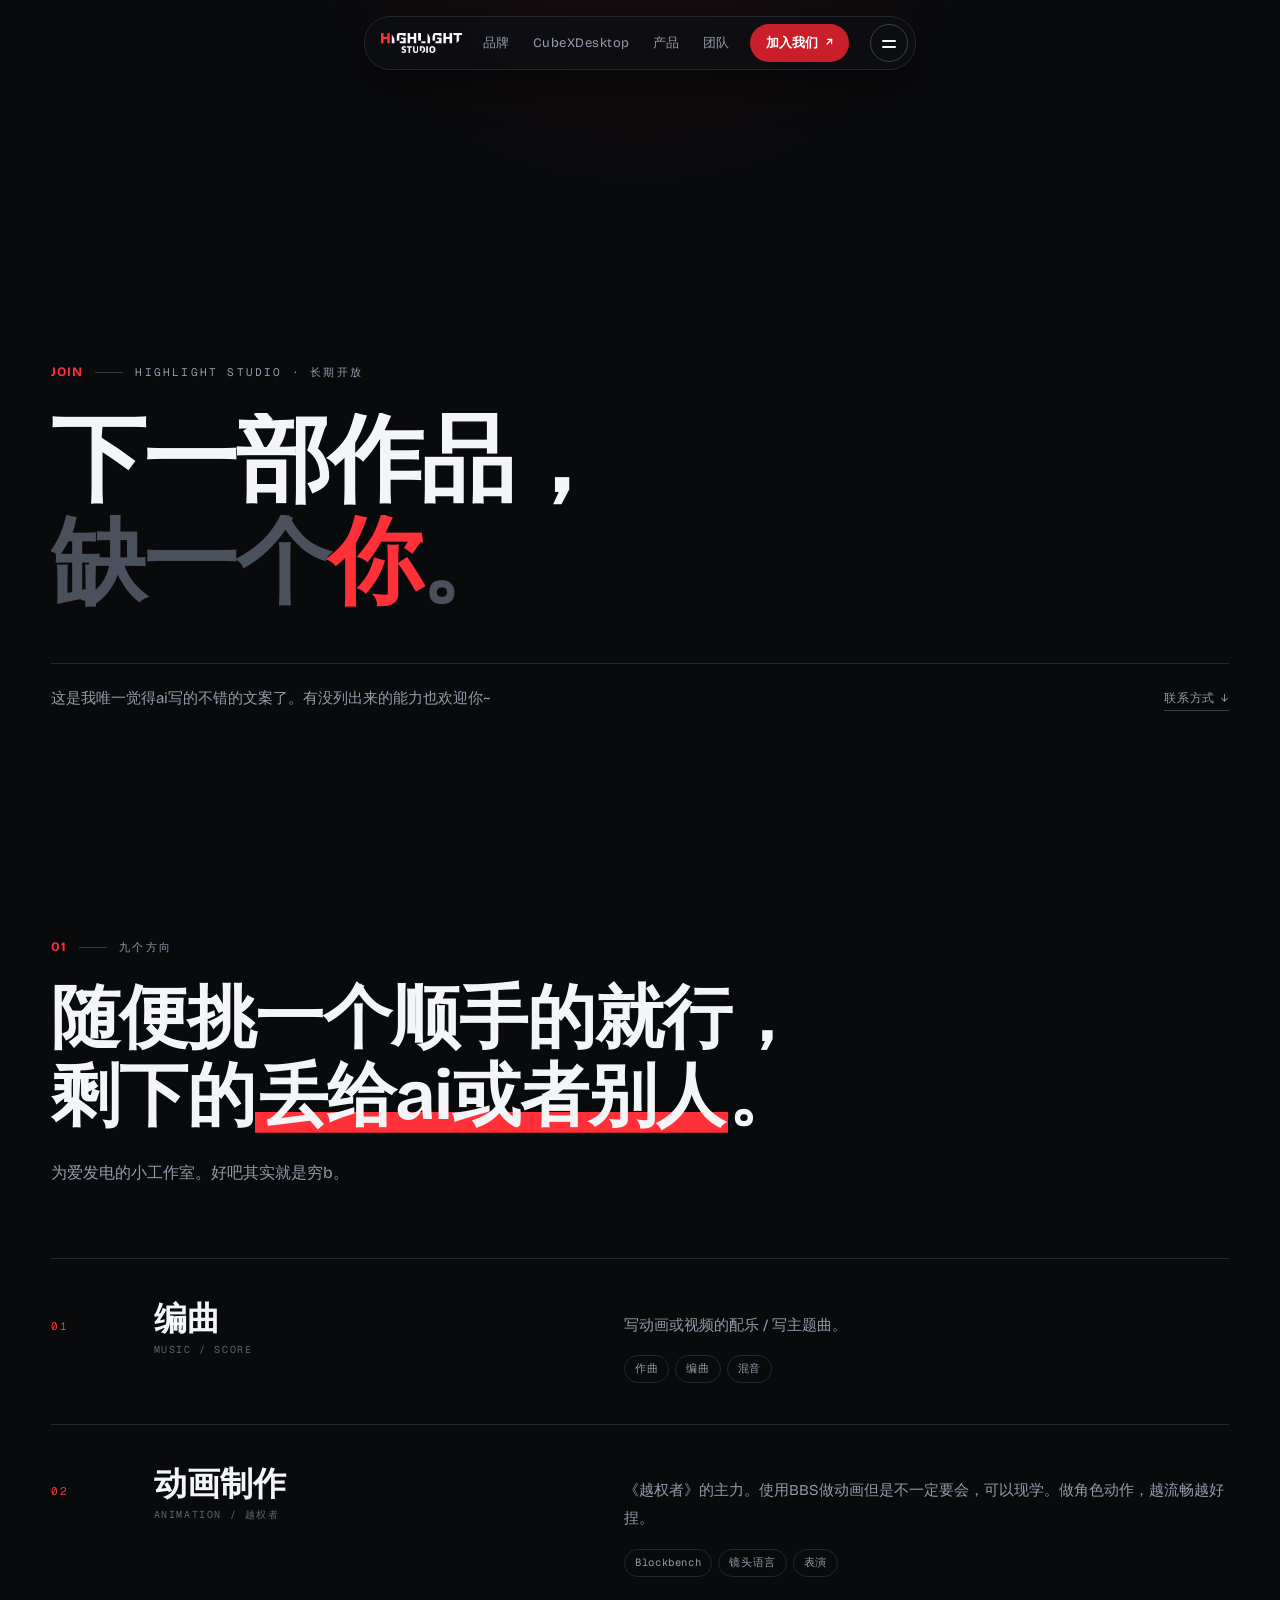
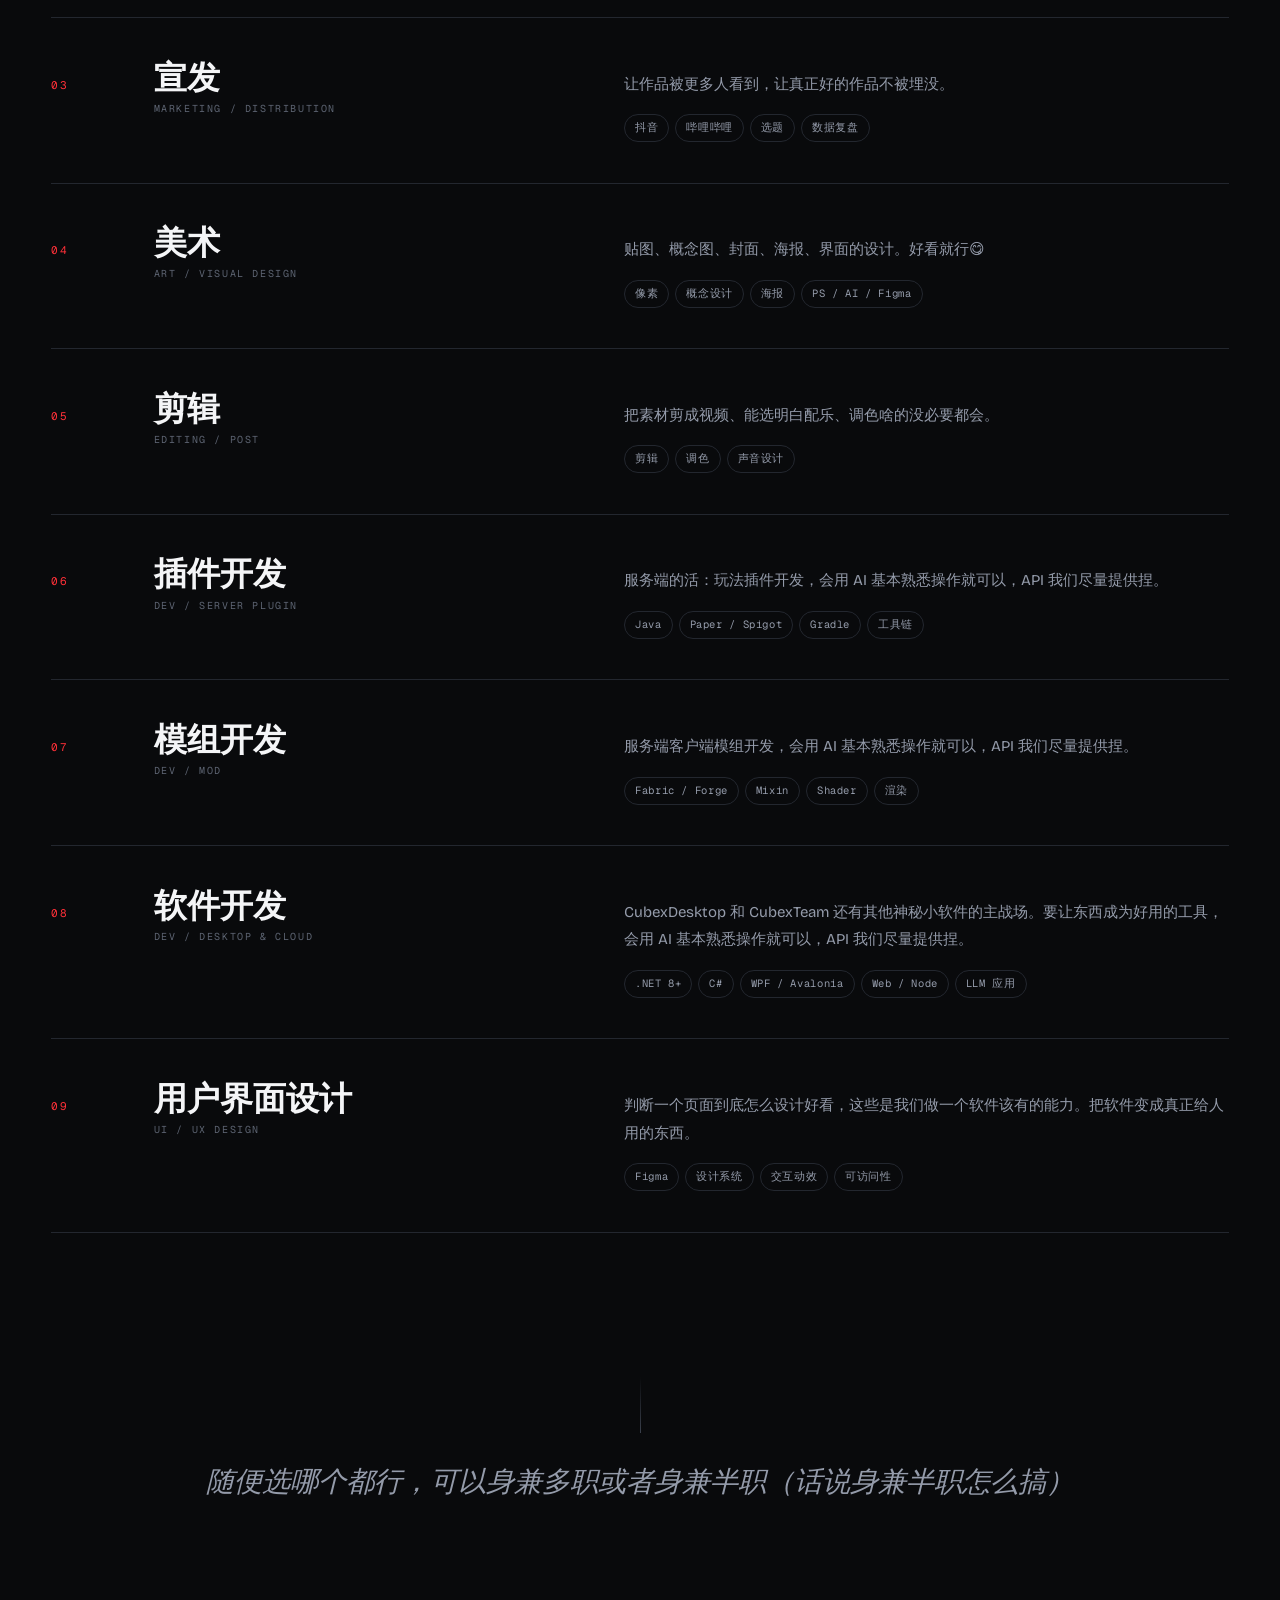
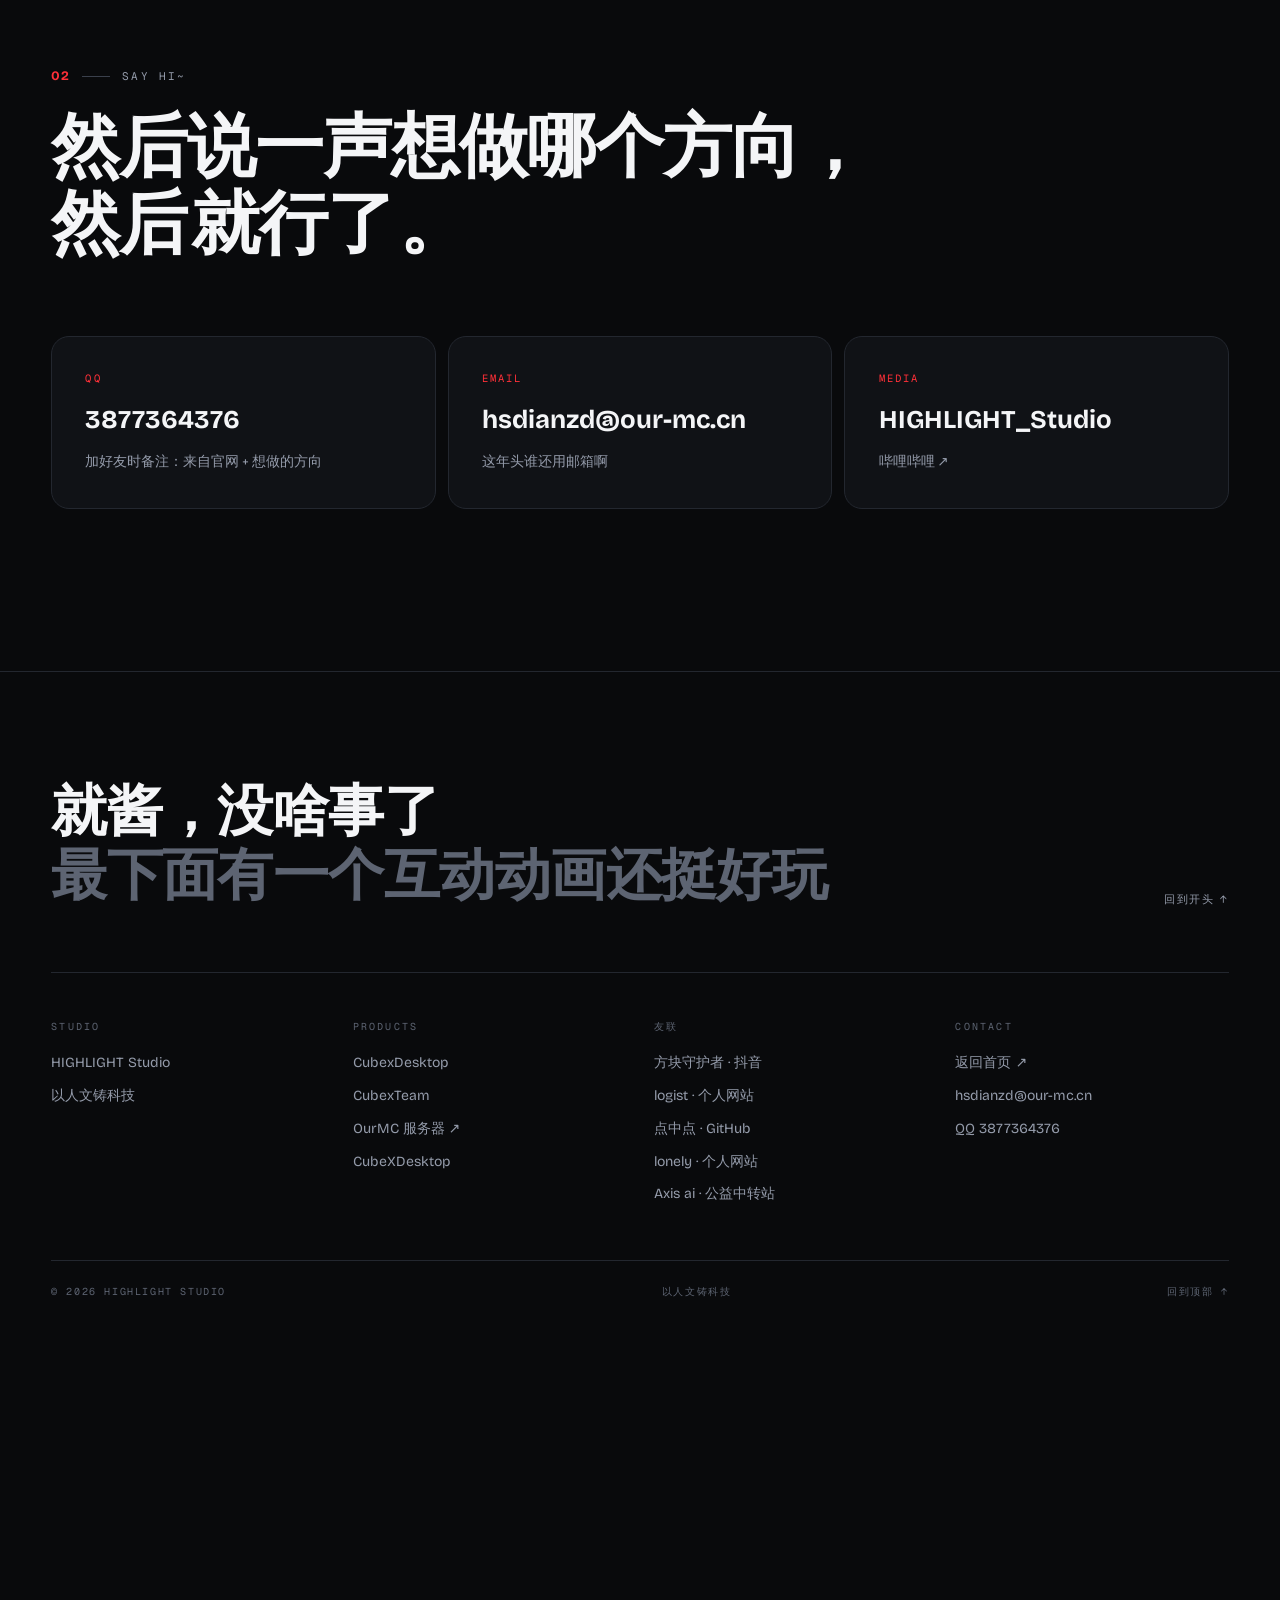
==== commit 23af6e72: "Rebuild site: particle dome hero, real CubeXDesktop demo, new icon - Rebuild UI, copy and animations" ====
--- a/join.html
+++ b/join.html
@@ -3,213 +3,162 @@
 <head>
 <meta charset="utf-8">
 <meta name="viewport" content="width=device-width,initial-scale=1,viewport-fit=cover">
-<title>加入我们 — HIGHLIGHT Studio</title>
+<title>加入我们 · HIGHLIGHT Studio</title>
 <meta name="description" content="HIGHLIGHT Studio 长期招募：编曲、动画制作、宣发、美术、剪辑、插件开发、模组开发、软件开发、用户界面设计。">
 <meta name="theme-color" content="#090a0c">
 <meta name="color-scheme" content="dark">
+<link rel="icon" href="./assets/icon.svg" type="image/svg+xml">
+<link rel="icon" href="./assets/icon-192.png" type="image/png" sizes="192x192">
+<link rel="apple-touch-icon" href="./assets/apple-touch-icon.png">
 <link rel="preload" href="./assets/fonts/BricolageGrotesque-Bold.woff2" as="font" type="font/woff2" crossorigin>
-<link rel="preload" href="./assets/fonts/GeistMono-Regular.woff2" as="font" type="font/woff2" crossorigin>
-<link rel="stylesheet" href="./styles.css">
-<script>
-  (function (d) {
-    var r = d.documentElement;
-    r.classList.add('js');
-    if (!matchMedia('(prefers-reduced-motion: reduce)').matches) r.classList.add('motion');
-    addEventListener('load', function () { setTimeout(function () { if (!window.HL) r.classList.remove('motion'); }, 300); });
-  })(document);
-</script>
-<script defer src="./assets/vendor/gsap.min.js"></script>
-<script defer src="./assets/vendor/ScrollTrigger.min.js"></script>
-<script defer src="./script.js"></script>
+<link rel="stylesheet" href="./css/site.css">
+<script>document.documentElement.classList.add(matchMedia('(prefers-reduced-motion: reduce)').matches ? 'still' : 'motion');</script>
+<script type="module" src="./js/main.js"></script>
 </head>
-<body>
+<body class="page-join">
 <a class="skip" href="#roles">跳到岗位列表</a>
 
-<!-- ============ 顶部导航：胶囊岛 ============ -->
-<header class="island-wrap">
-  <nav class="island" id="island" aria-label="主导航">
+<header class="island-wrap" id="nav">
+  <nav class="island" aria-label="主导航">
     <a class="island-brand" href="./index.html" aria-label="HIGHLIGHT STUDIO 首页">
-      <picture>
-        <source srcset="./assets/logo-nav.webp" type="image/webp">
-        <img class="island-logo" src="./assets/logo-nav.png" alt="HIGHLIGHT STUDIO" width="240" height="60">
-      </picture>
+      <picture><source srcset="./assets/logo-nav.webp" type="image/webp"><img class="island-logo" src="./assets/logo-nav.png" alt="HIGHLIGHT STUDIO" width="243" height="60"></picture>
     </a>
     <span class="island-links">
       <a href="./index.html#brand">品牌</a>
-      <a href="./index.html#feature">越权者</a>
-      <a href="./index.html#film">品牌片</a>
+      <a href="./index.html#cubex">CubeXDesktop</a>
       <a href="./index.html#products">产品</a>
+      <a href="./index.html#team">团队</a>
     </span>
-    <a class="island-join" href="#contact">联系方式 <span aria-hidden="true">↓</span></a>
-    <button class="island-toggle" id="menuToggle" aria-label="打开菜单" aria-expanded="false" aria-controls="menuPanel">
-      <i></i><i></i>
-    </button>
-    <i class="island-progress" id="progress" aria-hidden="true"></i>
+    <a class="island-join" href="./join.html" aria-current="page">加入我们 <span aria-hidden="true">↗</span></a>
+    <button class="island-toggle" id="menuBtn" type="button" aria-label="打开菜单" aria-expanded="false" aria-controls="menu"><i></i><i></i></button>
+    <i class="island-progress" id="navBar" aria-hidden="true"></i>
   </nav>
 </header>
 
-<div class="menu" id="menuPanel" aria-hidden="true">
-  <div class="menu-backdrop" data-close></div>
-  <div class="menu-panel" role="dialog" aria-modal="true" aria-label="站点菜单">
+<div class="menu" id="menu" hidden>
+  <div class="menu-mask" data-close></div>
+  <div class="menu-in" role="dialog" aria-modal="true" aria-label="站点菜单">
     <div class="menu-col">
-      <h4>Navigate</h4>
-      <a class="menu-link" href="./index.html"><i>01</i>回到首页</a>
-      <a class="menu-link" href="./index.html#feature"><i>02</i>越权者</a>
-      <a class="menu-link" href="./index.html#film"><i>03</i>品牌片</a>
-      <a class="menu-link" href="./index.html#products"><i>04</i>产品</a>
-      <a class="menu-link" href="./index.html#team"><i>05</i>团队</a>
-      <a class="menu-link" href="#contact"><i>06</i>联系方式</a>
+    <h2 class="menu-h">Navigate</h2>
+    <ol class="menu-list">
+      <li><a href="./index.html#brand"><small>00</small>品牌</a></li>
+      <li><a href="./index.html#cubex"><small>01</small>CubeXDesktop</a></li>
+      <li><a href="./index.html#products"><small>02</small>产品</a></li>
+      <li><a href="./index.html#team"><small>03</small>团队</a></li>
+      <li><a href="#contact"><small>04</small>联系方式</a></li>
+    </ol>
     </div>
     <div class="menu-side">
-      <h4>Studio</h4>
-      <p>一间做软件、服务器、影像与 Minecraft 动画的小工作室。有想法，随时来聊。</p>
+      <h2 class="menu-h">Studio</h2>
+      <p>求你了😭加入我们吧我们真的很缺人</p>
       <span class="mono">QQ 3877364376</span>
       <a class="mono" href="mailto:hsdianzd@our-mc.cn">hsdianzd@our-mc.cn</a>
     </div>
   </div>
 </div>
 
-<main id="top">
-
-<!-- ============ 序 · 招募令 ============ -->
-<section class="act act-hero jhero" id="recruit" aria-labelledby="jTitle">
-  <div class="hero-bg" aria-hidden="true">
-    <i class="hero-beam"></i>
-    <i class="hero-floor"></i>
-    <i class="hero-glow" id="heroGlow"></i>
-  </div>
-  <div class="wrap hero-inner" id="heroInner">
-    <p class="kicker hero-kicker"><b>招募令</b><span>HIGHLIGHT STUDIO · 长期开放</span><i class="kicker-line"></i></p>
-    <h1 class="hero-title small" id="jTitle">
-      <span class="ht ht-dim" aria-hidden="true"><span>下一幕，</span><span>缺一个<em>你</em>。</span></span>
-      <span class="ht ht-lit"><span>下一幕，</span><span>缺一个<em>你</em>。</span></span>
+<p class="chapter" id="chapter" aria-hidden="true"><b>JOIN</b><span>招募</span></p>
+
+<main class="page" id="top">
+
+<section class="hero hero-sm" id="recruit" data-chapter="JOIN" data-name="招募" aria-labelledby="jTitle">
+  <div class="hero-light" aria-hidden="true"><i></i></div>
+  <div class="wrap hero-in">
+    <p class="eyebrow hero-eye"><b>JOIN</b><span>HIGHLIGHT STUDIO · 长期开放</span></p>
+    <h1 class="hero-title sm" id="jTitle">
+      <span class="line"><span>下一部作品，</span></span>
+      <span class="line"><span>缺一个<em>你</em>。</span></span>
     </h1>
     <div class="hero-foot">
-      <p class="hero-sub">软件、服务器、影像与 Minecraft 动画，几条线同时在推进。<br>下面是九个正在等人的位置；没列出来的本事，也欢迎带来。</p>
-      <a class="cue" href="#roles"><i aria-hidden="true"></i><span>向下，看看位置</span></a>
+      <p class="hero-lead">这是我唯一觉得ai写的不错的文案了。有没列出来的能力也欢迎你~</p>
+      <a class="arrow-link" href="#contact">联系方式<span aria-hidden="true">↓</span></a>
     </div>
   </div>
 </section>
 
-<!-- ============ 第一幕 · 九个位置 ============ -->
-<section class="act act-roles" id="roles" aria-labelledby="rolesTitle">
+<section class="sec roles-sec" id="roles" data-chapter="01" data-name="位置" aria-labelledby="rolesTitle">
   <div class="wrap">
-    <header class="act-head" data-rv>
-      <p class="kicker"><b>第一幕</b><span>位置 · ROLES</span><i class="kicker-line"></i></p>
-      <h2 class="act-title" id="rolesTitle"><span class="ln"><span>九个位置，</span></span><span class="ln"><span>总有一个写着你的名字。</span></span></h2>
-      <p class="act-lede">为爱发电的小工作室，不讲排场。看中哪一个，直接跳到最后找我们。</p>
+    <header class="sec-head" data-rv>
+      <p class="eyebrow"><b>01</b><span>九个方向</span></p>
+      <h2 class="sec-title" id="rolesTitle">随便挑一个顺手的就行，<br>剩下的<mark class="hl" data-hl>丢给ai或者别人</mark>。</h2>
+      <p class="sec-lead">为爱发电的小工作室。好吧其实就是穷b。</p>
     </header>
 
     <ol class="roles">
-      <li class="role" data-rv>
-        <span class="role-no">R / 01</span>
+      <li class="role" id="r01" data-rv>
+        <span class="role-no">01</span>
         <h3 class="role-name">编曲<small>MUSIC / SCORE</small></h3>
-        <div class="role-body">
-          <p>写动画或视频的配乐 / 写主题曲。</p>
-          <div class="tags"><span>作曲</span><span>编曲</span><span>混音</span></div>
-        </div>
-      </li>
-
-      <li class="role" data-rv>
-        <span class="role-no">R / 02</span>
+        <div class="role-body"><p>写动画或视频的配乐 / 写主题曲。</p>
+          <ul class="chips"><li>作曲</li><li>编曲</li><li>混音</li></ul></div>
+      </li>
+      <li class="role" id="r02" data-rv>
+        <span class="role-no">02</span>
         <h3 class="role-name">动画制作<small>ANIMATION / 越权者</small></h3>
-        <div class="role-body">
-          <p>《越权者》的主力。使用BBS做动画但是不一定要会，可以现学。做角色动作，越流畅越好捏。</p>
-          <div class="tags"><span>Blockbench</span><span>镜头语言</span><span>表演</span></div>
-        </div>
-      </li>
-
-      <li class="role" data-rv>
-        <span class="role-no">R / 03</span>
+        <div class="role-body"><p>《越权者》的主力。使用BBS做动画但是不一定要会，可以现学。做角色动作，越流畅越好捏。</p>
+          <ul class="chips"><li>Blockbench</li><li>镜头语言</li><li>表演</li></ul></div>
+      </li>
+      <li class="role" id="r03" data-rv>
+        <span class="role-no">03</span>
         <h3 class="role-name">宣发<small>MARKETING / DISTRIBUTION</small></h3>
-        <div class="role-body">
-          <p>让作品被更多人看到，让真正好的作品不被埋没。</p>
-          <div class="tags"><span>抖音</span><span>哔哩哔哩</span><span>选题</span><span>数据复盘</span></div>
-        </div>
-      </li>
-
-      <li class="role" data-rv>
-        <span class="role-no">R / 04</span>
+        <div class="role-body"><p>让作品被更多人看到，让真正好的作品不被埋没。</p>
+          <ul class="chips"><li>抖音</li><li>哔哩哔哩</li><li>选题</li><li>数据复盘</li></ul></div>
+      </li>
+      <li class="role" id="r04" data-rv>
+        <span class="role-no">04</span>
         <h3 class="role-name">美术<small>ART / VISUAL DESIGN</small></h3>
-        <div class="role-body">
-          <p>贴图、概念图、封面、海报、界面的设计。好看就行😋</p>
-          <div class="tags"><span>像素</span><span>概念设计</span><span>海报</span><span>PS / AI / Figma</span></div>
-        </div>
-      </li>
-
-      <li class="role" data-rv>
-        <span class="role-no">R / 05</span>
+        <div class="role-body"><p>贴图、概念图、封面、海报、界面的设计。好看就行😋</p>
+          <ul class="chips"><li>像素</li><li>概念设计</li><li>海报</li><li>PS / AI / Figma</li></ul></div>
+      </li>
+      <li class="role" id="r05" data-rv>
+        <span class="role-no">05</span>
         <h3 class="role-name">剪辑<small>EDITING / POST</small></h3>
-        <div class="role-body">
-          <p>把素材剪成视频、能选明白配乐、调色啥的没必要都会。</p>
-          <div class="tags"><span>剪辑</span><span>调色</span><span>声音设计</span></div>
-        </div>
-      </li>
-
-      <li class="role" data-rv>
-        <span class="role-no">R / 06</span>
+        <div class="role-body"><p>把素材剪成视频、能选明白配乐、调色啥的没必要都会。</p>
+          <ul class="chips"><li>剪辑</li><li>调色</li><li>声音设计</li></ul></div>
+      </li>
+      <li class="role" id="r06" data-rv>
+        <span class="role-no">06</span>
         <h3 class="role-name">插件开发<small>DEV / SERVER PLUGIN</small></h3>
-        <div class="role-body">
-          <p>服务端的活：玩法插件开发，会用 AI 基本熟悉操作就可以，API 我们尽量提供捏。</p>
-          <div class="tags"><span>Java</span><span>Paper / Spigot</span><span>Gradle</span><span>工具链</span></div>
-        </div>
-      </li>
-
-      <li class="role" data-rv>
-        <span class="role-no">R / 07</span>
+        <div class="role-body"><p>服务端的活：玩法插件开发，会用 AI 基本熟悉操作就可以，API 我们尽量提供捏。</p>
+          <ul class="chips"><li>Java</li><li>Paper / Spigot</li><li>Gradle</li><li>工具链</li></ul></div>
+      </li>
+      <li class="role" id="r07" data-rv>
+        <span class="role-no">07</span>
         <h3 class="role-name">模组开发<small>DEV / MOD</small></h3>
-        <div class="role-body">
-          <p>服务端客户端模组开发，会用 AI 基本熟悉操作就可以，API 我们尽量提供捏。</p>
-          <div class="tags"><span>Fabric / Forge</span><span>Mixin</span><span>Shader</span><span>渲染</span></div>
-        </div>
-      </li>
-
-      <li class="role" data-rv>
-        <span class="role-no">R / 08</span>
+        <div class="role-body"><p>服务端客户端模组开发，会用 AI 基本熟悉操作就可以，API 我们尽量提供捏。</p>
+          <ul class="chips"><li>Fabric / Forge</li><li>Mixin</li><li>Shader</li><li>渲染</li></ul></div>
+      </li>
+      <li class="role" id="r08" data-rv>
+        <span class="role-no">08</span>
         <h3 class="role-name">软件开发<small>DEV / DESKTOP &amp; CLOUD</small></h3>
-        <div class="role-body">
-          <p>CubexDesktop 和 CubexTeam 还有其他神秘小软件的主战场。要让东西成为好用的工具，会用 AI 基本熟悉操作就可以，API 我们尽量提供捏。</p>
-          <div class="tags"><span>.NET 8+</span><span>C#</span><span>WPF / Avalonia</span><span>Web / Node</span><span>LLM 应用</span></div>
-        </div>
-      </li>
-
-      <li class="role" data-rv>
-        <span class="role-no">R / 09</span>
+        <div class="role-body"><p>CubexDesktop 和 CubexTeam 还有其他神秘小软件的主战场。要让东西成为好用的工具，会用 AI 基本熟悉操作就可以，API 我们尽量提供捏。</p>
+          <ul class="chips"><li>.NET 8+</li><li>C#</li><li>WPF / Avalonia</li><li>Web / Node</li><li>LLM 应用</li></ul></div>
+      </li>
+      <li class="role" id="r09" data-rv>
+        <span class="role-no">09</span>
         <h3 class="role-name">用户界面设计<small>UI / UX DESIGN</small></h3>
-        <div class="role-body">
-          <p>判断一个页面到底怎么设计好看，这些是我们做一个软件该有的能力。把软件变成真正给人用的东西。</p>
-          <div class="tags"><span>Figma</span><span>设计系统</span><span>交互动效</span><span>可访问性</span></div>
-        </div>
+        <div class="role-body"><p>判断一个页面到底怎么设计好看，这些是我们做一个软件该有的能力。把软件变成真正给人用的东西。</p>
+          <ul class="chips"><li>Figma</li><li>设计系统</li><li>交互动效</li><li>可访问性</li></ul></div>
       </li>
     </ol>
-
-    <a class="act-next" href="#contact"><span>下一幕</span>联系方式 <i aria-hidden="true">↓</i></a>
+    <p class="bridge" data-rv>随便选哪个都行，可以身兼多职或者身兼半职（话说身兼半职怎么搞）</p>
   </div>
 </section>
 
-<!-- ============ 终幕 · 联系方式 ============ -->
-<section class="act act-contact" id="contact" aria-labelledby="contactTitle">
+<section class="sec contact-sec" id="contact" data-chapter="02" data-name="联系" aria-labelledby="contactTitle">
   <div class="wrap">
-    <header class="act-head" data-rv>
-      <p class="kicker"><b>终幕</b><span>联系 · CONTACT</span><i class="kicker-line"></i></p>
-      <h2 class="act-title" id="contactTitle"><span class="ln"><span>想好了，</span></span><span class="ln"><span>就来打个<em>招呼。</em></span></span></h2>
-      <p class="act-lede">说一声想做哪个方向就够了，剩下的我们聊着来。</p>
+    <header class="sec-head" data-rv>
+      <p class="eyebrow"><b>02</b><span>say hi~</span></p>
+      <h2 class="sec-title" id="contactTitle">然后说一声想做哪个方向，<br>然后<mark class="hl" data-hl>就行了</mark>。</h2>
     </header>
     <div class="contacts">
       <div class="contact" data-rv>
-        <b>QQ</b>
-        <span>3877364376</span>
-        <u>加好友时备注：来自官网 + 想做的方向</u>
+        <b>QQ</b><span>3877364376</span><u>加好友时备注：来自官网 + 想做的方向</u>
       </div>
       <a class="contact" data-rv href="mailto:hsdianzd@our-mc.cn">
-        <b>EMAIL</b>
-        <span>hsdianzd@our-mc.cn</span>
-        <u>写信也行，我们会回</u>
+        <b>EMAIL</b><span>hsdianzd@our-mc.cn</span><u>这年头谁还用邮箱啊</u>
       </a>
       <a class="contact" data-rv href="https://b23.tv/MWC6TgT" target="_blank" rel="noopener">
-        <b>MEDIA</b>
-        <span>HIGHLIGHT_Studio</span>
-        <u>哔哩哔哩 ↗</u>
+        <b>MEDIA</b><span>HIGHLIGHT_Studio</span><u>哔哩哔哩 ↗</u>
       </a>
     </div>
   </div>
@@ -217,40 +166,37 @@
 
 </main>
 
-<!-- ============ 页脚 + trae 式网格扭曲字标 ============ -->
+<!-- ============ 页脚 ============ -->
 <footer class="foot" id="foot">
   <div class="foot-body">
     <div class="wrap">
       <div class="foot-lead">
-        <p class="foot-say">散场了，<br><span>灯还亮着。</span></p>
-        <a class="foot-top" href="#top">回到招募令 <span aria-hidden="true">↑</span></a>
+        <p class="foot-say">就酱，没啥事了<br><span>最下面有一个互动动画还挺好玩</span></p>
+        <a class="foot-top" href="#top">回到开头<span aria-hidden="true">↑</span></a>
       </div>
       <div class="foot-cols">
         <div class="foot-col">
-          <h5>Studio</h5>
+          <h2>Studio</h2>
           <p>HIGHLIGHT Studio</p>
-          <p>软件 · 服务器 · 影像 · Minecraft 动画</p>
           <p>以人文铸科技</p>
         </div>
         <div class="foot-col">
-          <h5>Products</h5>
+          <h2>Products</h2>
           <a href="./index.html#products">CubexDesktop</a>
           <a href="./index.html#products">CubexTeam</a>
-          <a href="./index.html#products">Cubex-Echo</a>
-          <a href="./index.html#products">Cubex Aura</a>
-          <a href="https://our-mc.cn" target="_blank" rel="noopener">OurMC 系列服务器 ↗</a>
-          <a href="./index.html#feature">越权者</a>
-        </div>
-        <div class="foot-col">
-          <h5>Media</h5>
+          <a href="https://our-mc.cn" target="_blank" rel="noopener">OurMC 服务器 ↗</a>
+          <a href="./index.html#cubex">CubeXDesktop</a>
+        </div>
+        <div class="foot-col">
+          <h2>友联</h2>
           <a href="https://www.douyin.com/user/MS4wLjABAAAA6l3Q2b9OBv3SRSCAR-rzXw8KzIYFwrzRI-qXA2hwyveWs4N40lMzNZl6aIAqWbCo" target="_blank" rel="noopener">方块守护者 · 抖音</a>
-          <a href="https://space.bilibili.com/3546704016051152" target="_blank" rel="noopener">方块守护者 · 哔哩哔哩</a>
-          <a href="https://space.bilibili.com/3546681259854444" target="_blank" rel="noopener">点中点 · 哔哩哔哩</a>
+          <a href="https://logist1024.github.io/" target="_blank" rel="noopener">logist · 个人网站</a>
           <a href="https://github.com/dian-ZD" target="_blank" rel="noopener">点中点 · GitHub</a>
-          <a href="https://b23.tv/MWC6TgT" target="_blank" rel="noopener">HIGHLIGHT Studio · 哔哩哔哩</a>
-        </div>
-        <div class="foot-col">
-          <h5>Join</h5>
+          <a href="https://www.lonely.land/" target="_blank" rel="noopener">lonely · 个人网站</a>
+          <a href="https://ai.onyxaxis.org/" target="_blank" rel="noopener">Axis ai · 公益中转站</a>
+        </div>
+        <div class="foot-col">
+          <h2>Contact</h2>
           <a href="./index.html">返回首页 ↗</a>
           <a href="mailto:hsdianzd@our-mc.cn">hsdianzd@our-mc.cn</a>
           <p>QQ 3877364376</p>
@@ -264,10 +210,11 @@
     </div>
   </div>
 
+  <!-- trae.cn 式揭幕：占位层随文档流，字标层 position:fixed 贴底，被上方内容盖住，滚到底露出 -->
   <div class="distort" id="distort" style="--aspect:4.0359">
-    <div class="distort-stage" id="distortStage">
+    <div class="distort-stage">
       <div class="distort-canvas" id="distortCanvas">
-        <img class="distort-img" data-src="./assets/footer-mark.webp" alt="HIGHLIGHT STUDIO" width="1800" height="446" loading="lazy" decoding="async">
+        <img class="distort-img" src="./assets/footer-mark.webp" alt="HIGHLIGHT STUDIO" width="1800" height="446" loading="lazy" decoding="async">
       </div>
     </div>
   </div>
--- a/css/site.css
+++ b/css/site.css
@@ -0,0 +1,357 @@
+/* HIGHLIGHT Studio · site.css
+   顺序：tokens → base → 通用排版 → 胶囊导航/下拉菜单/章节 → 加入页首屏 → 00 品牌 → 01 CubeXDesktop
+         → 02 产品 → 03 团队 → 04 加入 → 页脚揭幕 → 加入页 → 响应式 → 降级
+   原则：动画只改 transform / opacity；逐帧状态由 JS 写入 transform，CSS 只负责过渡与静态样式 */
+
+@font-face{font-family:'Bricolage';src:url('../assets/fonts/BricolageGrotesque-Regular.woff2') format('woff2');font-weight:400;font-display:swap;unicode-range:U+0000-00FF,U+2013-2026,U+2190-2199}
+@font-face{font-family:'Bricolage';src:url('../assets/fonts/BricolageGrotesque-Bold.woff2') format('woff2');font-weight:700;font-display:swap;unicode-range:U+0000-00FF,U+2013-2026,U+2190-2199}
+@font-face{font-family:'GeistMono';src:url('../assets/fonts/GeistMono-Regular.woff2') format('woff2');font-weight:400;font-display:swap;unicode-range:U+0000-00FF,U+2013-2026,U+2190-2199}
+@font-face{font-family:'Instrument';src:url('../assets/fonts/InstrumentSerif-Italic.woff2') format('woff2');font-weight:400;font-style:italic;font-display:swap;unicode-range:U+0000-00FF,U+2013-2026}
+
+:root{
+  --bg:#090a0c;--ink:#f4f5f7;--panel:#101216;--panel-2:#171a20;
+  --line:#23272f;--line-2:#3a404c;--muted:#949baa;--dim:#5d6472;
+  --red:#ff3038;--red-deep:#c81f2a;--oxblood:#7a1a20;--live:#66d19e;
+  --ease:cubic-bezier(.16,1,.3,1);--ease-io:cubic-bezier(.7,0,.3,1);
+  --sans:'Bricolage','PingFang SC','HarmonyOS Sans SC','Noto Sans CJK SC','Source Han Sans SC','Microsoft YaHei',system-ui,sans-serif;
+  --mono:'GeistMono',ui-monospace,'SFMono-Regular','Cascadia Mono',monospace;
+  --serif:'Instrument','Songti SC','Noto Serif CJK SC',Georgia,serif;
+  --gut:clamp(20px,4vw,56px);--max:1280px;--nav-h:52px;
+  --sec-y:clamp(112px,18vh,200px);
+}
+
+*,*::before,*::after{box-sizing:border-box}
+html{-webkit-text-size-adjust:100%;scroll-padding-top:92px;background:var(--bg)}
+html.motion{scroll-behavior:smooth}
+body{margin:0;background:var(--bg);color:var(--ink);font-family:var(--sans);font-size:16px;line-height:1.7;-webkit-font-smoothing:antialiased;-moz-osx-font-smoothing:grayscale;overflow-x:clip}
+h1,h2,h3,p,ol,ul,figure{margin:0;padding:0}
+ol,ul{list-style:none}
+a{color:inherit;text-decoration:none}
+img,svg,canvas{display:block;max-width:100%}
+button{font:inherit;color:inherit;background:none;border:0;padding:0;cursor:pointer}
+mark{background:none;color:inherit}
+::selection{background:var(--red);color:#fff}
+:focus-visible{outline:2px solid var(--red);outline-offset:3px}
+.skip{position:fixed;left:16px;top:-80px;z-index:100;padding:10px 16px;background:var(--red);color:#fff;font-size:14px;transition:top .2s}
+.skip:focus{top:16px}
+
+/* ---------- 通用排版 ---------- */
+.wrap{width:100%;max-width:calc(var(--max) + var(--gut) * 2);margin-inline:auto;padding-inline:var(--gut)}
+.mono{font-family:var(--mono);font-size:11px;letter-spacing:.16em;text-transform:uppercase}
+.eyebrow{display:flex;align-items:center;gap:12px;font-family:var(--mono);font-size:11px;letter-spacing:.2em;text-transform:uppercase;color:var(--muted)}
+.eyebrow b{font-family:var(--sans);font-weight:700;font-size:13px;letter-spacing:.08em;color:var(--red)}
+.eyebrow b::after{content:'';display:inline-block;width:28px;height:1px;margin-left:12px;vertical-align:middle;background:var(--line-2)}
+.sec{position:relative;padding-block:var(--sec-y) 0}
+.sec-head{max-width:900px;margin-bottom:clamp(48px,8vh,96px)}
+.sec-head.center{margin-inline:auto;text-align:center}
+.sec-head.center .eyebrow{justify-content:center}
+.sec-title{margin-top:22px;font-size:clamp(34px,5.4vw,76px);font-weight:700;line-height:1.12;letter-spacing:-.015em;text-wrap:balance}
+.sec-title.xl{font-size:clamp(40px,7.2vw,112px);line-height:1.06}
+.sec-lead{margin-top:24px;max-width:56ch;font-size:clamp(15px,1.25vw,18px);color:var(--muted)}
+.sec-head.center .sec-lead{margin-inline:auto}
+.bridge{padding-block:clamp(96px,16vh,180px) 0;font-family:var(--serif);font-style:italic;font-size:clamp(20px,2.2vw,30px);line-height:1.5;color:var(--muted);text-align:center}
+.bridge::before{content:'';display:block;width:1px;height:56px;margin:0 auto 28px;background:linear-gradient(transparent,var(--line-2))}
+
+/* 高亮扫过：背景条宽度 0 → 100%（background-size 只在进入视口时变化一次，不逐帧） */
+.hl{position:relative;white-space:nowrap;-webkit-box-decoration-break:clone;box-decoration-break:clone;padding-inline:.06em;background:linear-gradient(var(--red),var(--red)) left 92%/0% .3em no-repeat;transition:background-size 1.1s var(--ease-io) .25s}
+.hl.on,.still .hl{background-size:100% .3em}
+
+.chips{display:flex;flex-wrap:wrap;gap:6px}
+.chips li{font-family:var(--mono);font-size:10.5px;letter-spacing:.06em;padding:4px 10px;border:1px solid var(--line);border-radius:99px;color:var(--muted);transition:border-color .35s,color .35s}
+.card-links{display:flex;flex-wrap:wrap;gap:18px;margin-top:18px}
+.card-links a,.arrow-link{display:inline-flex;align-items:center;gap:6px;font-family:var(--mono);font-size:11.5px;letter-spacing:.06em;color:var(--muted);padding-bottom:3px;background:linear-gradient(var(--red),var(--red)) left bottom/0 1px no-repeat,linear-gradient(var(--line-2),var(--line-2)) left bottom/100% 1px no-repeat;transition:color .3s,background-size .5s var(--ease)}
+.card-links a:hover,.arrow-link:hover{color:var(--ink);background-size:100% 1px,100% 1px}
+.card-links span,.arrow-link span{transition:transform .4s var(--ease)}
+.card-links a:hover span,.arrow-link:hover span{transform:translate(2px,-2px)}
+
+.btn{display:inline-flex;align-items:center;gap:12px;height:54px;padding-inline:28px;border-radius:99px;background:var(--ink);color:var(--bg);font-weight:700;font-size:15px;transition:background .35s var(--ease),color .35s,transform .35s var(--ease)}
+.btn span{transition:transform .4s var(--ease)}
+.btn:hover{background:var(--red);color:#fff}
+.btn:hover span{transform:translateX(3px)}
+.btn:active{transform:scale(.97)}
+.btn.ghost{background:transparent;color:var(--ink);box-shadow:inset 0 0 0 1px var(--line-2)}
+.btn.ghost:hover{box-shadow:inset 0 0 0 1px var(--ink);background:transparent}
+
+/* 进入视口揭示：仅在 JS 就绪（html.rv）后才隐藏，脚本失败时内容照常可见 */
+.rv [data-rv]{opacity:0;transform:translate3d(0,28px,0);transition:opacity .9s var(--ease),transform 1.1s var(--ease);transition-delay:var(--d,0s)}
+.rv [data-rv].in{opacity:1;transform:none}
+
+/* ---------- 导航：胶囊岛（与旧站同一套尺寸） ---------- */
+.island-wrap{position:fixed;top:16px;left:0;right:0;z-index:60;display:flex;justify-content:center;padding-inline:12px;pointer-events:none;transition:transform .55s var(--ease)}
+.island-wrap.away{transform:translate3d(0,calc(-100% - 24px),0)}
+.island{pointer-events:auto;position:relative;display:flex;align-items:center;gap:clamp(10px,1.6vw,22px);min-height:var(--nav-h);padding:0 7px 0 16px;background:rgba(14,16,20,.74);border:1px solid var(--line);border-radius:26px;-webkit-backdrop-filter:blur(16px) saturate(1.3);backdrop-filter:blur(16px) saturate(1.3);box-shadow:0 14px 40px rgba(0,0,0,.45);overflow:hidden}
+.island-brand{display:flex;align-items:center;height:var(--nav-h)}
+.island-logo{width:auto;height:20px}
+.island-links{display:flex;gap:clamp(14px,1.8vw,24px);max-width:560px;overflow:hidden;transition:max-width .5s var(--ease),opacity .3s var(--ease),transform .45s var(--ease)}
+.island-links a{position:relative;padding:6px 0;font-size:13px;letter-spacing:.04em;color:var(--muted);transition:color .3s}
+.island-links a::after{content:'';position:absolute;left:0;right:0;bottom:0;height:1px;background:var(--red);transform:scaleX(0);transform-origin:left;transition:transform .45s var(--ease)}
+.island-links a:hover,.island-links a.on{color:var(--ink)}
+.island-links a.on::after{transform:scaleX(1)}
+.island-join{display:flex;align-items:center;gap:8px;height:38px;padding:0 16px;border-radius:19px;background:var(--red);color:#fff;font-size:13px;font-weight:700;white-space:nowrap;max-width:150px;overflow:hidden;transition:background .3s,max-width .5s var(--ease),opacity .3s var(--ease),padding .4s var(--ease),transform .45s var(--ease)}
+.island-join:hover,.island-join[aria-current]{background:var(--red-deep)}
+.island-join span{font-family:var(--mono);font-size:11px}
+.island-toggle{position:relative;flex:0 0 38px;width:38px;height:38px;border-radius:50%;border:1px solid var(--line-2);transition:border-color .3s}
+.island-toggle:hover{border-color:var(--muted)}
+.island-toggle i{position:absolute;left:11px;right:11px;height:1.5px;background:var(--ink);border-radius:1px;transition:transform .45s var(--ease)}
+.island-toggle i:first-child{top:15px}.island-toggle i:last-child{top:21px}
+.island-toggle[aria-expanded="true"] i:first-child{transform:translateY(3px) rotate(45deg)}
+.island-toggle[aria-expanded="true"] i:last-child{transform:translateY(-3px) rotate(-45deg)}
+.island.mini{padding:0 6px 0 12px}
+.island.mini .island-links{max-width:0;opacity:0;transform:translate3d(12px,0,0);pointer-events:none}
+.island.mini .island-join{max-width:0;padding-inline:0;margin-inline:-4px;opacity:0;transform:translate3d(12px,0,0);pointer-events:none}
+.island-progress{position:absolute;left:0;bottom:0;width:100%;height:1.5px;background:var(--red);transform:scaleX(0);transform-origin:left;will-change:transform}
+
+/* ---------- 菜单：遮罩 + 从胶囊下方展开的圆角面板 ---------- */
+.menu{position:fixed;inset:0;z-index:55}
+.menu-mask{position:absolute;inset:0;background:rgba(6,7,9,.82);opacity:0;transition:opacity .4s var(--ease)}
+.menu-in{position:absolute;top:84px;left:var(--gut);right:var(--gut);max-width:1100px;margin-inline:auto;display:grid;grid-template-columns:1.4fr 1fr;gap:clamp(20px,3vw,56px);max-height:calc(100% - 100px);overflow:auto;padding:clamp(24px,4vw,48px);background:var(--panel);border:1px solid var(--line);border-radius:22px;opacity:0;transform:translate3d(0,-14px,0) scale(.985);transform-origin:top center;transition:opacity .35s var(--ease),transform .5s var(--ease)}
+.menu.open .menu-mask,.menu.open .menu-in{opacity:1}
+.menu.open .menu-in{transform:none}
+.menu-h{margin-bottom:18px;font-family:var(--mono);font-size:10px;font-weight:400;letter-spacing:.22em;color:var(--dim);text-transform:uppercase}
+.menu-list a{display:block;font-size:clamp(28px,4.2vw,52px);font-weight:700;letter-spacing:-.02em;line-height:1.16;opacity:0;transform:translate3d(-14px,0,0);transition:color .3s,opacity .4s var(--ease),transform .6s var(--ease)}
+.menu-list small{margin-right:12px;font-family:var(--mono);font-size:10px;font-weight:400;letter-spacing:.1em;color:var(--dim);vertical-align:super}
+.menu-list a:hover{color:var(--red)}
+.menu.open .menu-list a{opacity:1;transform:none}
+.menu.open .menu-list li:nth-child(2) a{transition-delay:0s,.04s,.04s}
+.menu.open .menu-list li:nth-child(3) a{transition-delay:0s,.08s,.08s}
+.menu.open .menu-list li:nth-child(4) a{transition-delay:0s,.12s,.12s}
+.menu.open .menu-list li:nth-child(5) a{transition-delay:0s,.16s,.16s}
+.menu.open .menu-list li:nth-child(6) a{transition-delay:0s,.2s,.2s}
+.menu-side{border-left:1px solid var(--line);padding-left:clamp(18px,2.5vw,36px)}
+.menu-side p{margin-bottom:18px;font-size:14px;color:var(--muted)}
+.menu-side .mono{display:block;margin-top:8px;color:var(--dim)}
+.menu-side a.mono:hover{color:var(--red)}
+.lock{overflow:hidden}
+
+/* ---------- 章节指示 ---------- */
+.chapter{position:fixed;left:var(--gut);bottom:24px;z-index:40;display:flex;align-items:center;gap:10px;font-family:var(--mono);font-size:10.5px;letter-spacing:.18em;color:var(--muted);opacity:0;transform:translate3d(0,8px,0);transition:opacity .5s var(--ease),transform .5s var(--ease);pointer-events:none}
+.chapter.show{opacity:1;transform:none}
+.chapter.show.off{opacity:0}
+.chapter b{font-weight:400;color:var(--red)}
+.chapter b::after{content:'/';margin-left:10px;color:var(--dim)}
+.chapter span{display:inline-block;transition:opacity .25s}
+.chapter.swap span{opacity:0}
+.page{position:relative;z-index:1;background:var(--bg)}
+
+/* ---------- 加入页首屏（子页面） ---------- */
+.hero{position:relative;display:flex;align-items:flex-end;min-height:88vh;min-height:88svh;padding-block:calc(var(--nav-h) + 56px) clamp(40px,7vh,72px);overflow:hidden}
+.hero-sm{min-height:86vh;min-height:86svh}
+.hero-light{position:absolute;inset:0;pointer-events:none}
+.hero-light i{position:absolute;left:50%;top:-30%;width:min(1100px,140vw);height:130%;margin-left:calc(min(1100px,140vw) / -2);background:radial-gradient(50% 60% at 50% 0%,rgba(255,48,56,.16),rgba(255,48,56,.04) 45%,transparent 70%)}
+.hero-light::after{content:'';position:absolute;inset:auto 0 0;height:40%;background:linear-gradient(transparent,var(--bg))}
+.hero-in{position:relative}
+.hero-eye{margin-bottom:clamp(18px,3.4vh,30px)}
+.hero-title{font-size:clamp(44px,9vw,132px);font-weight:700;line-height:1.02;letter-spacing:-.03em}
+.hero-title.sm{font-size:clamp(40px,7.4vw,104px)}
+.hero-title .line{display:block;overflow:hidden;padding-bottom:.06em}
+.hero-title .line>span{display:inline-block}
+.hero-title .line:nth-child(2){color:#4a505c}
+.hero-title em{font-style:normal;color:var(--red)}
+.hero-foot{display:flex;justify-content:space-between;align-items:flex-end;gap:40px;margin-top:clamp(28px,5vh,56px);padding-top:22px;border-top:1px solid var(--line)}
+.hero-lead{max-width:44ch;font-size:15px;color:var(--muted)}
+
+/* ---------- 00 品牌：粒子半圆 ---------- */
+/* 正圆上取 120° 的一段（半圆的 2/3），两端正好落在屏幕左下角与右下角 */
+.hero-fx-sec{display:block;height:170vh;min-height:0;padding:0;overflow:visible}
+.hero-stage{position:sticky;top:0;height:100vh;height:100svh;overflow:hidden}
+.hero-fx{position:absolute;inset:0;width:100%;height:100%;pointer-events:none}
+.hero-copy{position:absolute;left:50%;top:50%;transform:translate(-50%,-50%);z-index:2;text-align:center}
+.hero-word{position:relative;width:3.2em;height:2.45em;margin:0;font-size:clamp(52px,7vw,102px);font-weight:700;line-height:1;letter-spacing:-.02em}
+.hw-c{position:absolute;left:50%;top:50%;width:1em;height:1em;margin:-.5em 0 0 -.5em;line-height:1;text-align:center;opacity:0;will-change:transform,opacity}
+.hw-c.red{color:var(--red)}
+.hero-sub{margin-top:26px;font-family:var(--mono);font-size:10.5px;letter-spacing:.26em;text-transform:uppercase;color:var(--muted);opacity:0}
+.hero-mark{position:absolute;left:50%;top:50%;width:clamp(300px,46vw,660px);transform:translate(-50%,-50%);z-index:3;will-change:transform,opacity}
+.hero-mark img{width:100%;height:auto;display:block}
+.hero-hint{position:absolute;left:50%;bottom:26px;transform:translateX(-50%);display:flex;flex-direction:column;align-items:center;gap:9px;font-family:var(--mono);font-size:9px;letter-spacing:.34em;color:var(--dim);z-index:1}
+.hero-hint i{width:1px;height:26px;background:linear-gradient(var(--dim),transparent)}
+.motion .hero-hint i{animation:hintDrop 2.4s var(--ease-io) infinite}
+@keyframes hintDrop{0%{transform:translateY(-8px);opacity:0}45%{opacity:1}100%{transform:translateY(8px);opacity:0}}
+
+/* ---------- 01 CubeXDesktop ---------- */
+/* 整段钉在视口里，滚动进度推进右侧窗口的拼合；模块本身只改 transform / opacity */
+.cubex{position:relative;height:205vh}
+.cx-pin{position:sticky;top:0;display:flex;align-items:center;height:100vh;height:100svh;overflow:hidden}
+.cx-grid{display:grid;grid-template-columns:minmax(0,.78fr) minmax(0,1.22fr);gap:clamp(24px,4vw,64px);align-items:center;width:100%}
+.cx-copy .sec-title{margin-top:16px;font-size:clamp(28px,3.5vw,54px);line-height:1.16}
+.cx-copy .sec-title em{font-style:normal;color:var(--red)}
+.cx-copy .sec-lead{margin-top:18px;max-width:42ch;font-size:14.5px;line-height:1.8}
+.cx-facts{margin-top:clamp(20px,3.2vh,32px);padding-top:20px;border-top:1px solid var(--line);display:grid;gap:11px}
+.cx-facts li{display:grid;grid-template-columns:74px minmax(0,1fr);gap:14px;font-size:13px;line-height:1.75;color:var(--muted)}
+.cx-facts b{padding-top:4px;font-family:var(--mono);font-size:10px;font-weight:400;letter-spacing:.12em;color:var(--red)}
+.cx-copy .cta{justify-content:flex-start;margin-top:clamp(22px,3.4vh,36px);padding-bottom:0}
+.cx-copy .btn{height:48px;padding-inline:22px;font-size:13.5px}
+
+/* CubeXDesktop 演示：窗口里直接跑原软件的渲染层，滚动时它的真实组件从右侧飞入拼合 */
+.cx-stage{position:relative;width:calc(100% + 44px);margin-left:-22px;aspect-ratio:1120/700}
+.cx-frame{position:absolute;left:0;top:0;width:1120px;height:700px;transform-origin:top left;
+  overflow:hidden;border-radius:12px;background:#191a1c;
+  box-shadow:0 0 0 1px rgba(255,255,255,.09),0 34px 80px rgba(0,0,0,.6);will-change:transform}
+.cx-win{position:absolute;inset:0;background:#191a1c}
+.cx-win::after{content:'';position:absolute;inset:0;pointer-events:none;
+  background:radial-gradient(120% 70% at 50% 0%,rgba(255,255,255,.03),transparent 62%)}
+/* 原软件的渲染层，按 1120×700 设计稿整体缩放 */
+.cx-app{position:absolute;inset:0;display:block;width:1120px;height:700px;border:0;
+  background:#191a1c;pointer-events:none;color-scheme:dark}
+
+/* 拼好后一道细高光扫过窗口 */
+.cx-sweep{position:absolute;inset:0;overflow:hidden;border-radius:12px;pointer-events:none;z-index:5}
+.cx-sweep i{position:absolute;inset:0;background:linear-gradient(105deg,transparent 38%,rgba(255,255,255,.09) 50%,transparent 62%);transform:translateX(-120%);opacity:0}
+.cx-stage.done .cx-sweep i{animation:cxSweep 1.05s var(--ease) forwards}
+@keyframes cxSweep{0%{transform:translateX(-120%);opacity:1}100%{transform:translateX(120%);opacity:0}}
+.still .cx-sweep{display:none}
+
+/* 桌面把演示窗口放到最大：左栏收窄，右栏占满，控件才看得清 */
+@media (min-width:1081px){
+  .cx-grid{grid-template-columns:minmax(0,.56fr) minmax(0,1.44fr);gap:clamp(24px,2.6vw,44px)}
+  .cx-copy .sec-title{font-size:clamp(24px,2.9vw,44px)}
+  .cx-copy .sec-lead{font-size:13.5px}
+  .cx-copy .cx-facts li{font-size:12px}
+}
+
+/* ---------- 02 产品 ---------- */
+.works{display:grid;grid-template-columns:repeat(12,minmax(0,1fr));gap:12px}
+.s4{grid-column:span 4}.s5{grid-column:span 5}.s6{grid-column:span 6}.s7{grid-column:span 7}.s8{grid-column:span 8}
+.card{position:relative;display:flex;flex-direction:column;padding:clamp(24px,2.6vw,40px);background:var(--panel);border:1px solid var(--line);border-radius:18px;overflow:hidden;isolation:isolate;transition:border-color .45s var(--ease),transform .6s var(--ease)}
+/* 指针高光：渐变层固定，JS 只写 --mx/--my（合成层内重绘一小块），opacity 过渡显隐 */
+.card::before{content:'';position:absolute;inset:0;z-index:-1;background:radial-gradient(460px circle at var(--mx,50%) var(--my,0%),rgba(255,48,56,.11),transparent 62%);opacity:0;transition:opacity .5s var(--ease)}
+.card:hover{border-color:var(--line-2)}
+.card:hover::before{opacity:1}
+.card:hover .chips li{border-color:var(--line-2);color:var(--ink)}
+.card-top{display:flex;align-items:flex-start;justify-content:space-between;gap:12px;margin-bottom:clamp(32px,5vh,56px)}
+.card-icon{display:grid;place-items:center;width:54px;height:54px;border:1px solid var(--line-2);border-radius:14px;color:var(--ink);transition:border-color .4s,transform .6s var(--ease)}
+.card:hover .card-icon{transform:translate3d(0,-3px,0);border-color:var(--muted)}
+.card-icon svg{width:32px;height:32px}
+.card-icon img{width:36px;height:36px;object-fit:contain}
+.card-icon.echo{border-color:rgba(47,128,255,.34)}
+.card-icon.echo svg{width:40px;height:40px}
+.card:hover .card-icon.echo{border-color:rgba(47,128,255,.75)}
+.card-icon.wide{width:88px}
+.card-icon.wide img{width:66px;height:auto}
+.card-icon.mark{font-weight:700;font-size:26px;color:var(--red)}
+.card-icon.face{overflow:hidden;border-radius:50%}
+.card-icon.face img{width:100%;height:100%;object-fit:cover;filter:grayscale(1);opacity:.85;transition:filter .5s,opacity .5s}
+.card:hover .card-icon.face img{filter:none;opacity:1}
+.state{display:inline-flex;align-items:center;gap:7px;padding:4px 11px;border:1px solid rgba(255,48,56,.32);border-radius:99px;font-family:var(--mono);font-size:10.5px;letter-spacing:.1em;color:#ef8c92;white-space:nowrap}
+.state::before{content:'';width:5px;height:5px;border-radius:50%;background:currentColor}
+.state.live{border-color:rgba(102,209,158,.32);color:var(--live)}
+.state.dim{border-color:var(--line-2);color:var(--muted)}
+.card h3{font-size:clamp(22px,2.1vw,30px);font-weight:700;line-height:1.2;letter-spacing:-.01em}
+.card-en{margin-top:8px;font-family:var(--mono);font-size:10.5px;letter-spacing:.14em;color:var(--dim)}
+.card-txt{margin-top:16px;max-width:60ch;font-size:14.5px;line-height:1.85;color:var(--muted)}
+.card-txt.pre{white-space:pre-line}
+.card .chips{margin-top:auto;padding-top:24px}
+
+/* ---------- 03 团队 ---------- */
+.people{border-top:1px solid var(--line)}
+.person{display:grid;grid-template-columns:96px minmax(0,1fr) minmax(0,1.6fr);gap:clamp(20px,4vw,64px);align-items:start;padding-block:clamp(32px,5vh,56px);border-bottom:1px solid var(--line)}
+.person-face{width:96px;height:96px;border-radius:50%;overflow:hidden;background:var(--panel-2);box-shadow:inset 0 0 0 1px var(--line-2)}
+.person-face img{width:100%;height:100%;object-fit:cover;filter:grayscale(1);transition:filter .6s var(--ease),transform .8s var(--ease)}
+.person:hover .person-face img{filter:none;transform:scale(1.05)}
+.person-face.initial{display:grid;place-items:center;font-size:40px;font-weight:700;color:var(--red)}
+.person-name{font-size:clamp(28px,3vw,44px);font-weight:700;line-height:1.1;letter-spacing:-.01em}
+.person-body>p:not(.card-en){font-size:15.5px;line-height:1.9;color:var(--muted)}
+.person-body .chips{margin-top:20px}
+
+/* ---------- 04 加入 ---------- */
+.dirs{display:flex;flex-wrap:wrap;justify-content:center;gap:10px;max-width:980px;margin-inline:auto}
+.dirs a{display:inline-flex;align-items:baseline;gap:10px;padding:14px 22px;border:1px solid var(--line);border-radius:99px;font-size:clamp(16px,1.5vw,20px);font-weight:700;transition:border-color .35s,background .35s,color .35s}
+.dirs small{font-family:var(--mono);font-size:10px;font-weight:400;color:var(--dim);transition:color .35s}
+.dirs a:hover{border-color:var(--red);background:rgba(255,48,56,.08)}
+.dirs a:hover small{color:var(--red)}
+.cta{display:flex;flex-wrap:wrap;justify-content:center;gap:12px;margin-top:clamp(40px,7vh,72px);padding-bottom:var(--sec-y)}
+
+/* ---------- 页脚 + trae.cn 式揭幕 ---------- */
+.foot{position:relative}
+.foot-body{position:relative;z-index:1;background:var(--bg);border-top:1px solid var(--line);padding-top:clamp(72px,12vh,128px)}
+.foot-lead{display:flex;justify-content:space-between;align-items:flex-end;gap:24px;padding-bottom:clamp(40px,7vh,72px)}
+.foot-say{font-size:clamp(30px,4.4vw,64px);font-weight:700;line-height:1.15;letter-spacing:-.01em}
+.foot-say span{color:var(--dim)}
+.foot-top{display:inline-flex;gap:6px;font-family:var(--mono);font-size:11px;letter-spacing:.14em;color:var(--muted);white-space:nowrap;transition:color .3s}
+.foot-top:hover{color:var(--red)}
+.foot-cols{display:grid;grid-template-columns:repeat(4,minmax(0,1fr));gap:28px;padding-block:clamp(32px,5vh,52px);border-top:1px solid var(--line)}
+.foot-col h2{margin-bottom:16px;font-family:var(--mono);font-size:10px;font-weight:400;letter-spacing:.22em;color:var(--dim);text-transform:uppercase}
+.foot-col a,.foot-col p{display:block;margin-bottom:9px;font-size:14px;color:var(--muted);transition:color .3s}
+.foot-col a:hover{color:var(--ink)}
+.foot-bar{display:flex;justify-content:space-between;flex-wrap:wrap;gap:16px;padding-block:22px 28px;border-top:1px solid var(--line);font-family:var(--mono);font-size:10px;letter-spacing:.16em;color:var(--dim);text-transform:uppercase}
+.foot-bar a:hover{color:var(--red)}
+
+/* 与 trae.cn 相同的结构：
+   .distort 是文档流里的占位，高度 = 字标层高度（trae：padding-bottom = (min(100vw,1600px)+2*16px)/3.83228）
+   .distort-stage 是 position:fixed 贴视口底部的字标层；上方 .page/.foot-body 的 z-index 更高，盖住它
+   滚动到底时占位区进入视口，fixed 层从内容下方“露出来”。我们的字标宽高比是 4.0359 */
+.distort{--px:16px;--py:16px;--w:calc(min(100vw,1600px) - var(--px) * 2);--h:calc(var(--w) / var(--aspect) + var(--py) * 2);position:relative;z-index:0;height:var(--h)}
+.distort-stage{position:fixed;left:0;right:0;bottom:0;height:var(--h);padding:var(--py) var(--px);background:var(--red);visibility:hidden}
+.distort.near .distort-stage{visibility:visible}
+.distort-canvas{position:relative;width:100%;max-width:1600px;height:100%;margin-inline:auto}
+.distort-canvas canvas{position:absolute;inset:0;width:100%;height:100%}
+.distort-img{width:100%;height:100%;object-fit:fill}
+.distort.gl .distort-img{visibility:hidden}
+@media (min-width:744px){.distort{--px:24px}}
+@media (min-width:1280px){.distort{--px:32px}}
+
+/* ---------- 加入页 ---------- */
+.roles{border-top:1px solid var(--line)}
+.role{display:grid;grid-template-columns:64px minmax(0,1fr) minmax(0,1.4fr);gap:clamp(16px,3vw,48px);align-items:baseline;padding-block:clamp(28px,4.5vh,44px);border-bottom:1px solid var(--line);scroll-margin-top:calc(var(--nav-h) + 24px);transition:background .4s}
+.role:hover{background:linear-gradient(90deg,rgba(255,48,56,.05),transparent 60%)}
+.role:target{background:linear-gradient(90deg,rgba(255,48,56,.10),transparent 70%)}
+.role-no{font-family:var(--mono);font-size:11px;letter-spacing:.14em;color:var(--red)}
+.role-name{display:flex;flex-direction:column;gap:6px;font-size:clamp(24px,2.6vw,36px);font-weight:700;line-height:1.15}
+.role-name small{font-family:var(--mono);font-size:10px;font-weight:400;letter-spacing:.16em;color:var(--dim)}
+.role-body p{font-size:15px;line-height:1.85;color:var(--muted)}
+.role-body .chips{margin-top:16px}
+.contacts{display:grid;grid-template-columns:repeat(3,minmax(0,1fr));gap:12px;padding-bottom:var(--sec-y)}
+.contact{display:flex;flex-direction:column;gap:10px;padding:clamp(24px,2.6vw,36px);background:var(--panel);border:1px solid var(--line);border-radius:18px;transition:border-color .4s,transform .5s var(--ease)}
+a.contact:hover{border-color:var(--red);transform:translate3d(0,-3px,0)}
+.contact b{font-family:var(--mono);font-size:10.5px;font-weight:400;letter-spacing:.2em;color:var(--red)}
+.contact span{font-size:clamp(20px,2vw,26px);font-weight:700;word-break:break-all}
+.contact u{text-decoration:none;font-size:13.5px;color:var(--muted)}
+
+/* ---------- 响应式 ---------- */
+@media (max-width:1080px){
+  .s4,.s5,.s7,.s8{grid-column:span 6}
+  .person{grid-template-columns:80px minmax(0,1fr)}
+  .person-face{width:80px;height:80px}
+  .person-body{grid-column:2}
+}
+@media (max-width:1080px){
+  .cx-grid{grid-template-columns:1fr;gap:22px;align-content:center}
+  .cx-stage{width:calc(100% + var(--gut) * 2);margin-inline:calc(var(--gut) * -1)}
+  .cx-copy .sec-title{font-size:clamp(26px,4.6vw,40px)}
+  .cx-copy .sec-lead{font-size:13.5px;margin-top:12px}
+  .cx-facts{margin-top:16px;padding-top:14px;gap:8px}
+  .cx-facts li{font-size:12px}
+  .cx-copy .cta{margin-top:18px}
+  .cx-copy .btn{height:42px;font-size:12.5px}
+}
+@media (max-width:900px){
+  .island-links{display:none}
+  .island{gap:10px;padding-left:14px}
+  .menu-in{grid-template-columns:1fr}
+  .menu-side{border-left:0;border-top:1px solid var(--line);padding:18px 0 0}
+  .role{grid-template-columns:1fr;gap:12px}
+  .contacts{grid-template-columns:1fr}
+  .foot-cols{grid-template-columns:1fr 1fr}
+}
+@media (max-width:640px){
+  .works{grid-template-columns:1fr}
+  .works>.card{grid-column:auto}
+  .island-logo{height:16px}
+  .island-join{padding:0 13px;font-size:12px}
+  .hero-foot,.foot-lead{flex-direction:column;align-items:flex-start;gap:24px}
+  .person{grid-template-columns:56px minmax(0,1fr);gap:16px 18px}
+  .person-face{width:56px;height:56px}
+  .person-face.initial{font-size:26px}
+  .chapter{display:none}
+  .cx-facts{display:none}
+  .cubex{height:190vh}
+  .hero-fx-sec{height:155vh}
+  .hero-word{font-size:clamp(46px,12vw,68px)}
+  .hero-sub{font-size:8px;letter-spacing:.1em;white-space:nowrap}
+  .hero-mark{width:min(88vw,360px)}
+  .hero-hint{display:none}
+}
+@media (hover:none){.card::before{display:none}}
+
+/* ---------- 降级：prefers-reduced-motion ---------- */
+.still *,.still *::before,.still *::after{animation-duration:.001ms!important;animation-iteration-count:1!important;transition-duration:.001ms!important;transition-delay:0s!important;scroll-behavior:auto!important}
+@media (prefers-reduced-motion:reduce){html{scroll-behavior:auto}}
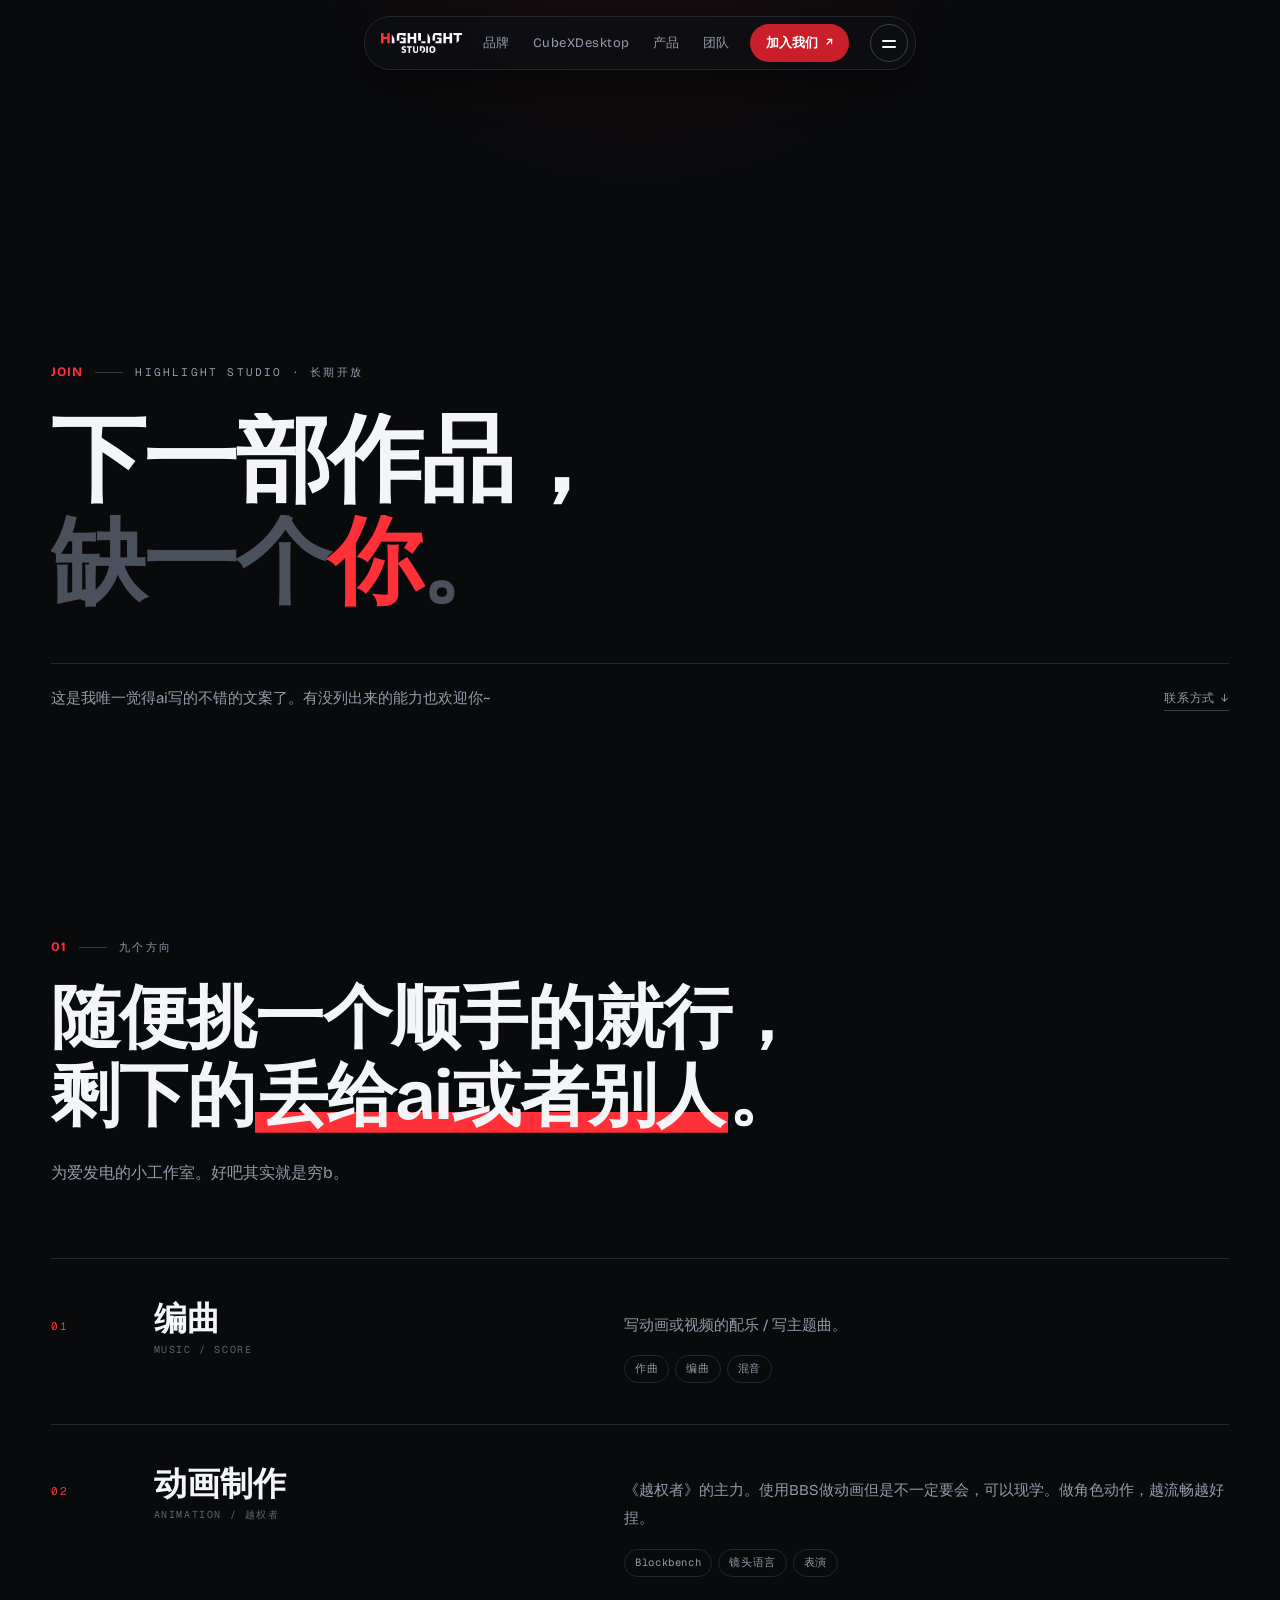
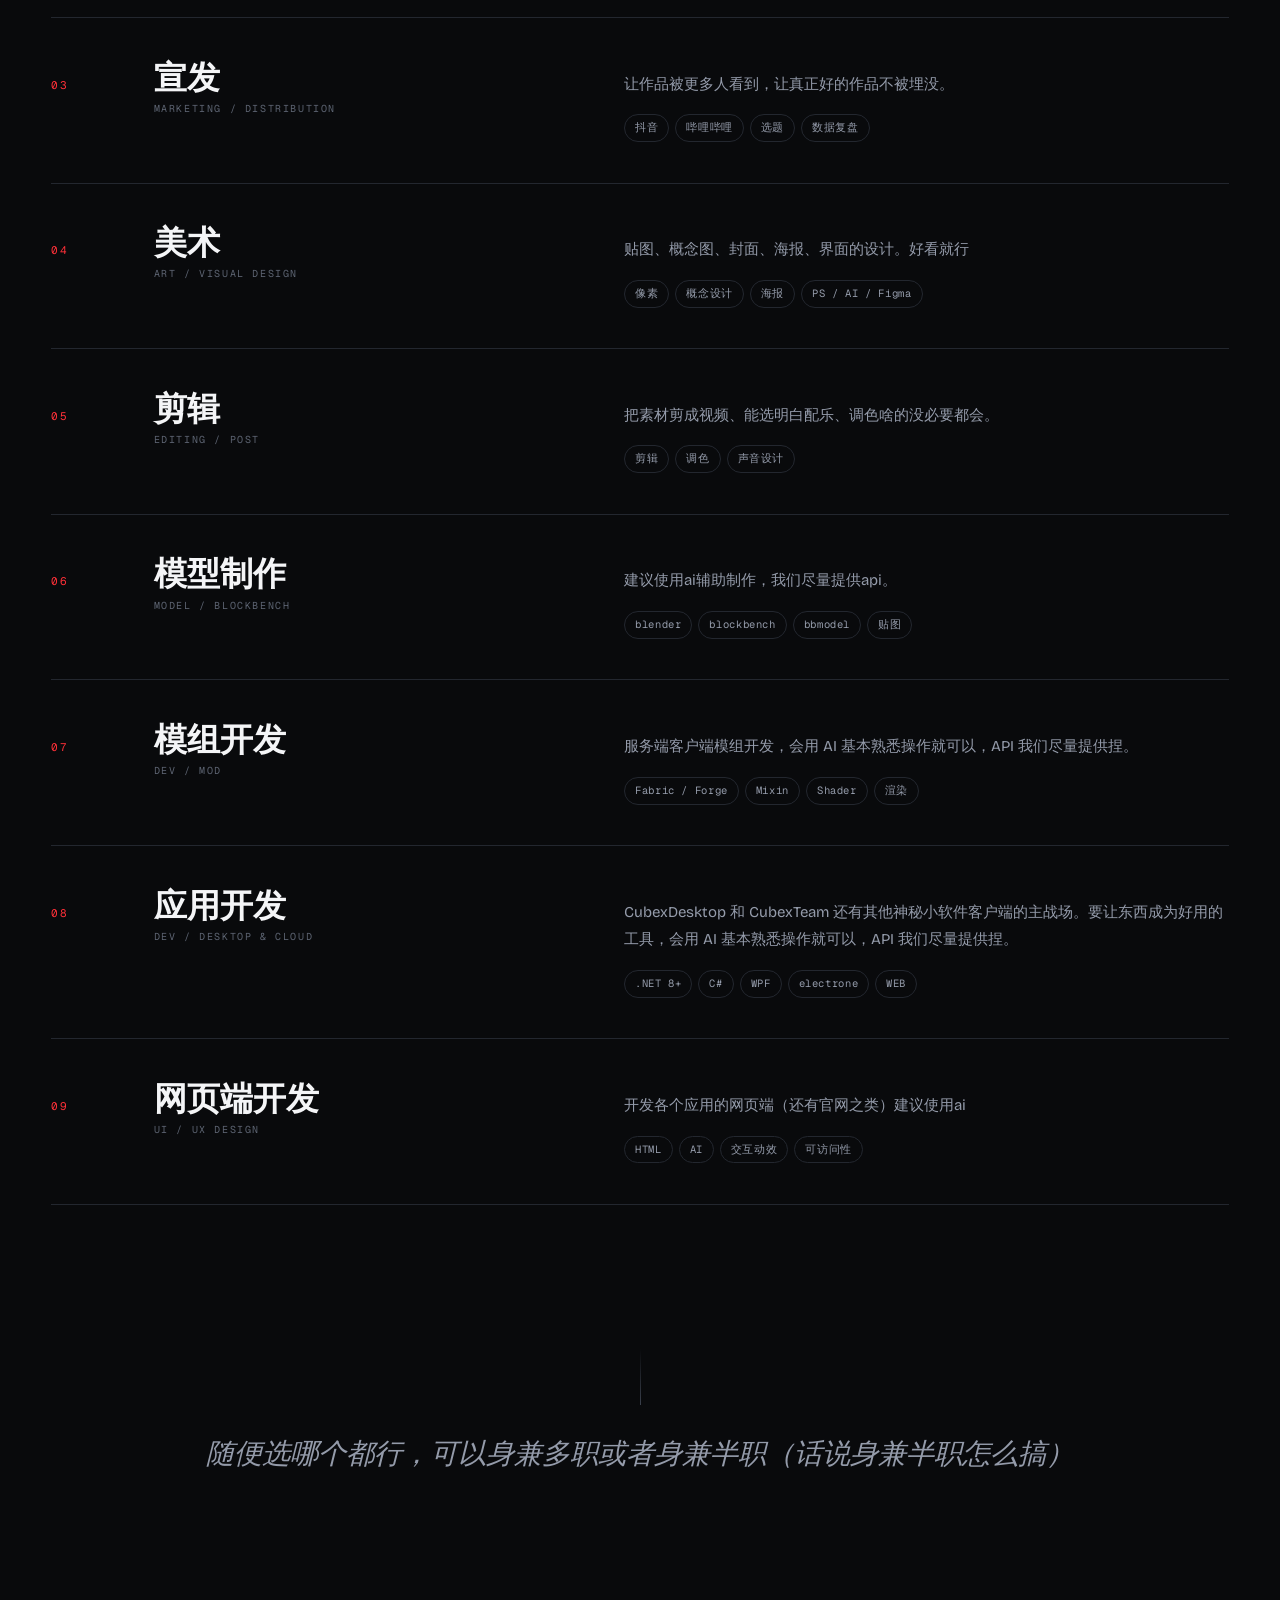
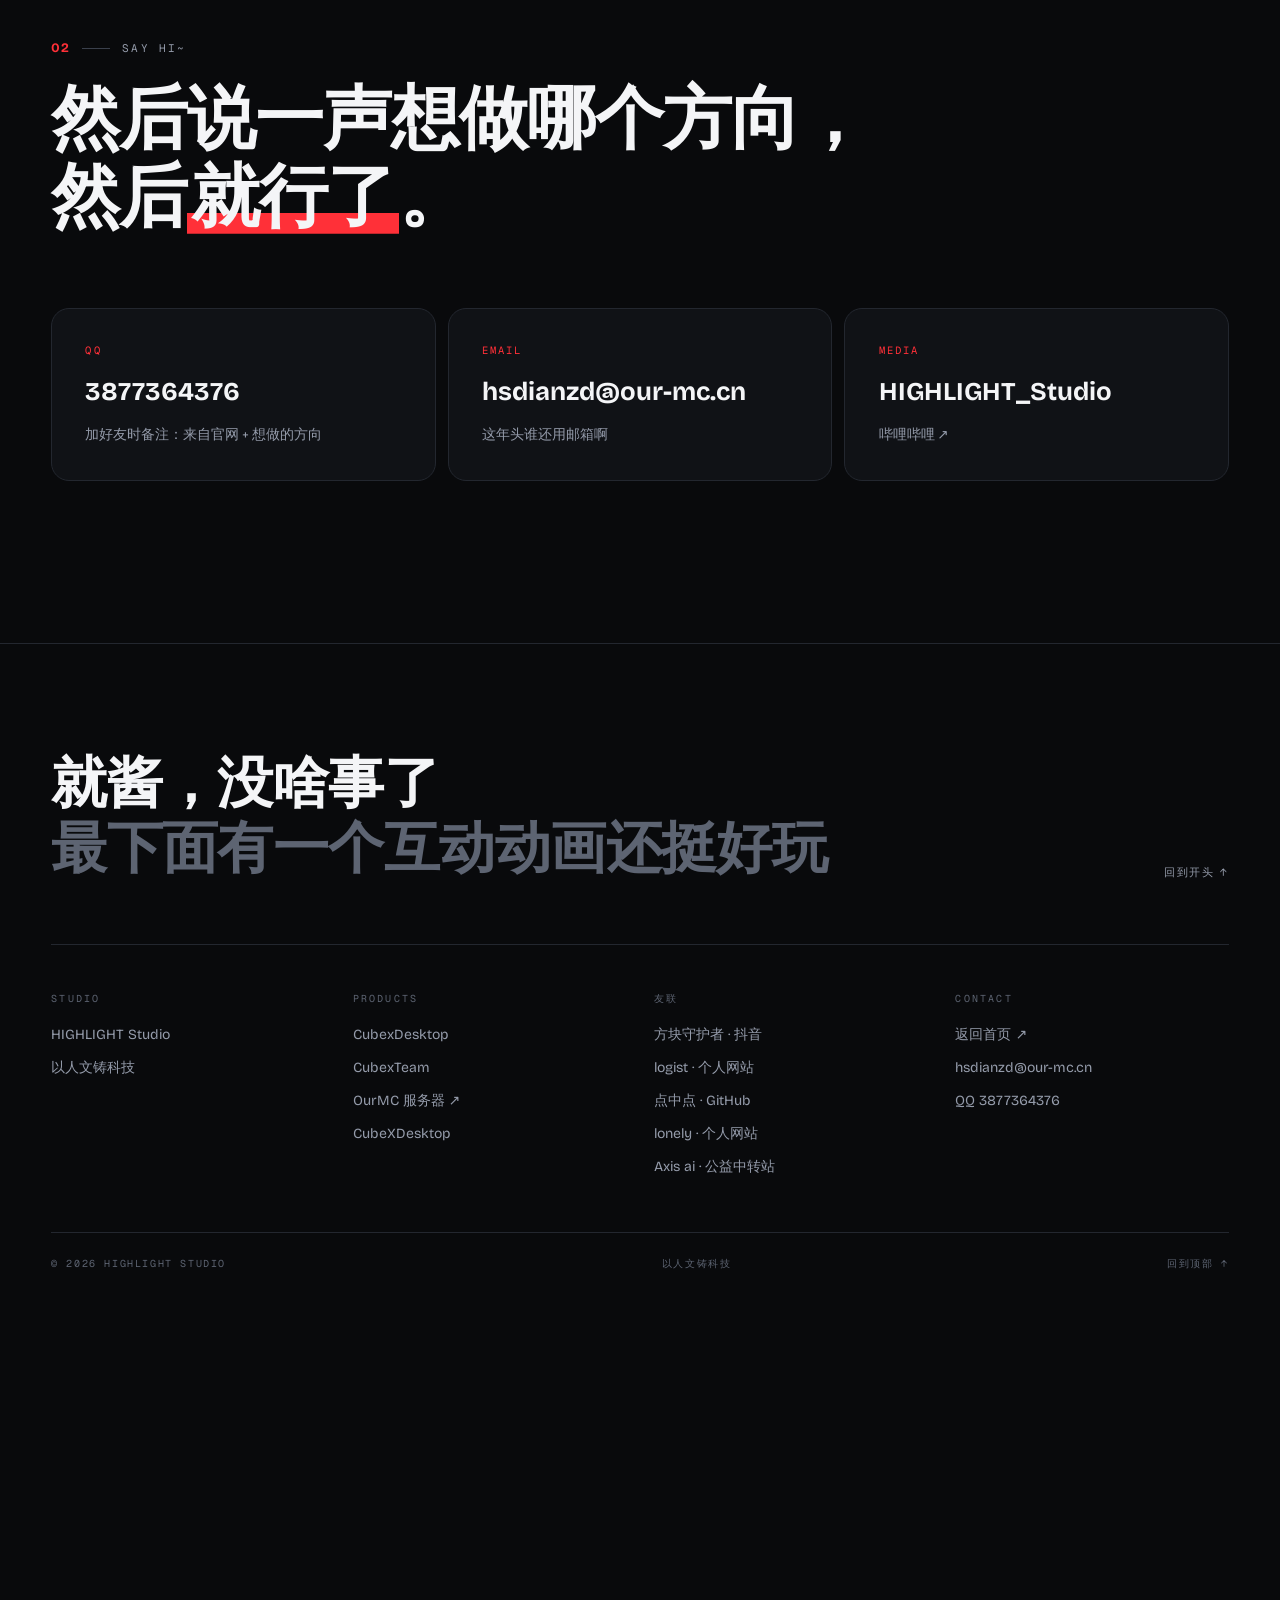
==== commit b0472399: "Update join.html" ====
--- a/join.html
+++ b/join.html
@@ -106,7 +106,7 @@
       <li class="role" id="r04" data-rv>
         <span class="role-no">04</span>
         <h3 class="role-name">美术<small>ART / VISUAL DESIGN</small></h3>
-        <div class="role-body"><p>贴图、概念图、封面、海报、界面的设计。好看就行😋</p>
+        <div class="role-body"><p>贴图、概念图、封面、海报、界面的设计。好看就行</p>
           <ul class="chips"><li>像素</li><li>概念设计</li><li>海报</li><li>PS / AI / Figma</li></ul></div>
       </li>
       <li class="role" id="r05" data-rv>
@@ -117,9 +117,9 @@
       </li>
       <li class="role" id="r06" data-rv>
         <span class="role-no">06</span>
-        <h3 class="role-name">插件开发<small>DEV / SERVER PLUGIN</small></h3>
-        <div class="role-body"><p>服务端的活：玩法插件开发，会用 AI 基本熟悉操作就可以，API 我们尽量提供捏。</p>
-          <ul class="chips"><li>Java</li><li>Paper / Spigot</li><li>Gradle</li><li>工具链</li></ul></div>
+        <h3 class="role-name">模型制作<small>MODEL / BLOCKBENCH</small></h3>
+        <div class="role-body"><p>建议使用ai辅助制作，我们尽量提供api。</p>
+          <ul class="chips"><li>blender</li><li>blockbench</li><li>bbmodel</li><li>贴图</li></ul></div>
       </li>
       <li class="role" id="r07" data-rv>
         <span class="role-no">07</span>
@@ -129,15 +129,15 @@
       </li>
       <li class="role" id="r08" data-rv>
         <span class="role-no">08</span>
-        <h3 class="role-name">软件开发<small>DEV / DESKTOP &amp; CLOUD</small></h3>
-        <div class="role-body"><p>CubexDesktop 和 CubexTeam 还有其他神秘小软件的主战场。要让东西成为好用的工具，会用 AI 基本熟悉操作就可以，API 我们尽量提供捏。</p>
-          <ul class="chips"><li>.NET 8+</li><li>C#</li><li>WPF / Avalonia</li><li>Web / Node</li><li>LLM 应用</li></ul></div>
+        <h3 class="role-name">应用开发<small>DEV / DESKTOP &amp; CLOUD</small></h3>
+        <div class="role-body"><p>CubexDesktop 和 CubexTeam 还有其他神秘小软件客户端的主战场。要让东西成为好用的工具，会用 AI 基本熟悉操作就可以，API 我们尽量提供捏。</p>
+          <ul class="chips"><li>.NET 8+</li><li>C#</li><li>WPF</li><li>electrone</li><li>WEB</li></ul></div>
       </li>
       <li class="role" id="r09" data-rv>
         <span class="role-no">09</span>
-        <h3 class="role-name">用户界面设计<small>UI / UX DESIGN</small></h3>
-        <div class="role-body"><p>判断一个页面到底怎么设计好看，这些是我们做一个软件该有的能力。把软件变成真正给人用的东西。</p>
-          <ul class="chips"><li>Figma</li><li>设计系统</li><li>交互动效</li><li>可访问性</li></ul></div>
+        <h3 class="role-name">网页端开发<small>UI / UX DESIGN</small></h3>
+        <div class="role-body"><p>开发各个应用的网页端（还有官网之类）建议使用ai</p>
+          <ul class="chips"><li>HTML</li><li>AI</li><li>交互动效</li><li>可访问性</li></ul></div>
       </li>
     </ol>
     <p class="bridge" data-rv>随便选哪个都行，可以身兼多职或者身兼半职（话说身兼半职怎么搞）</p>
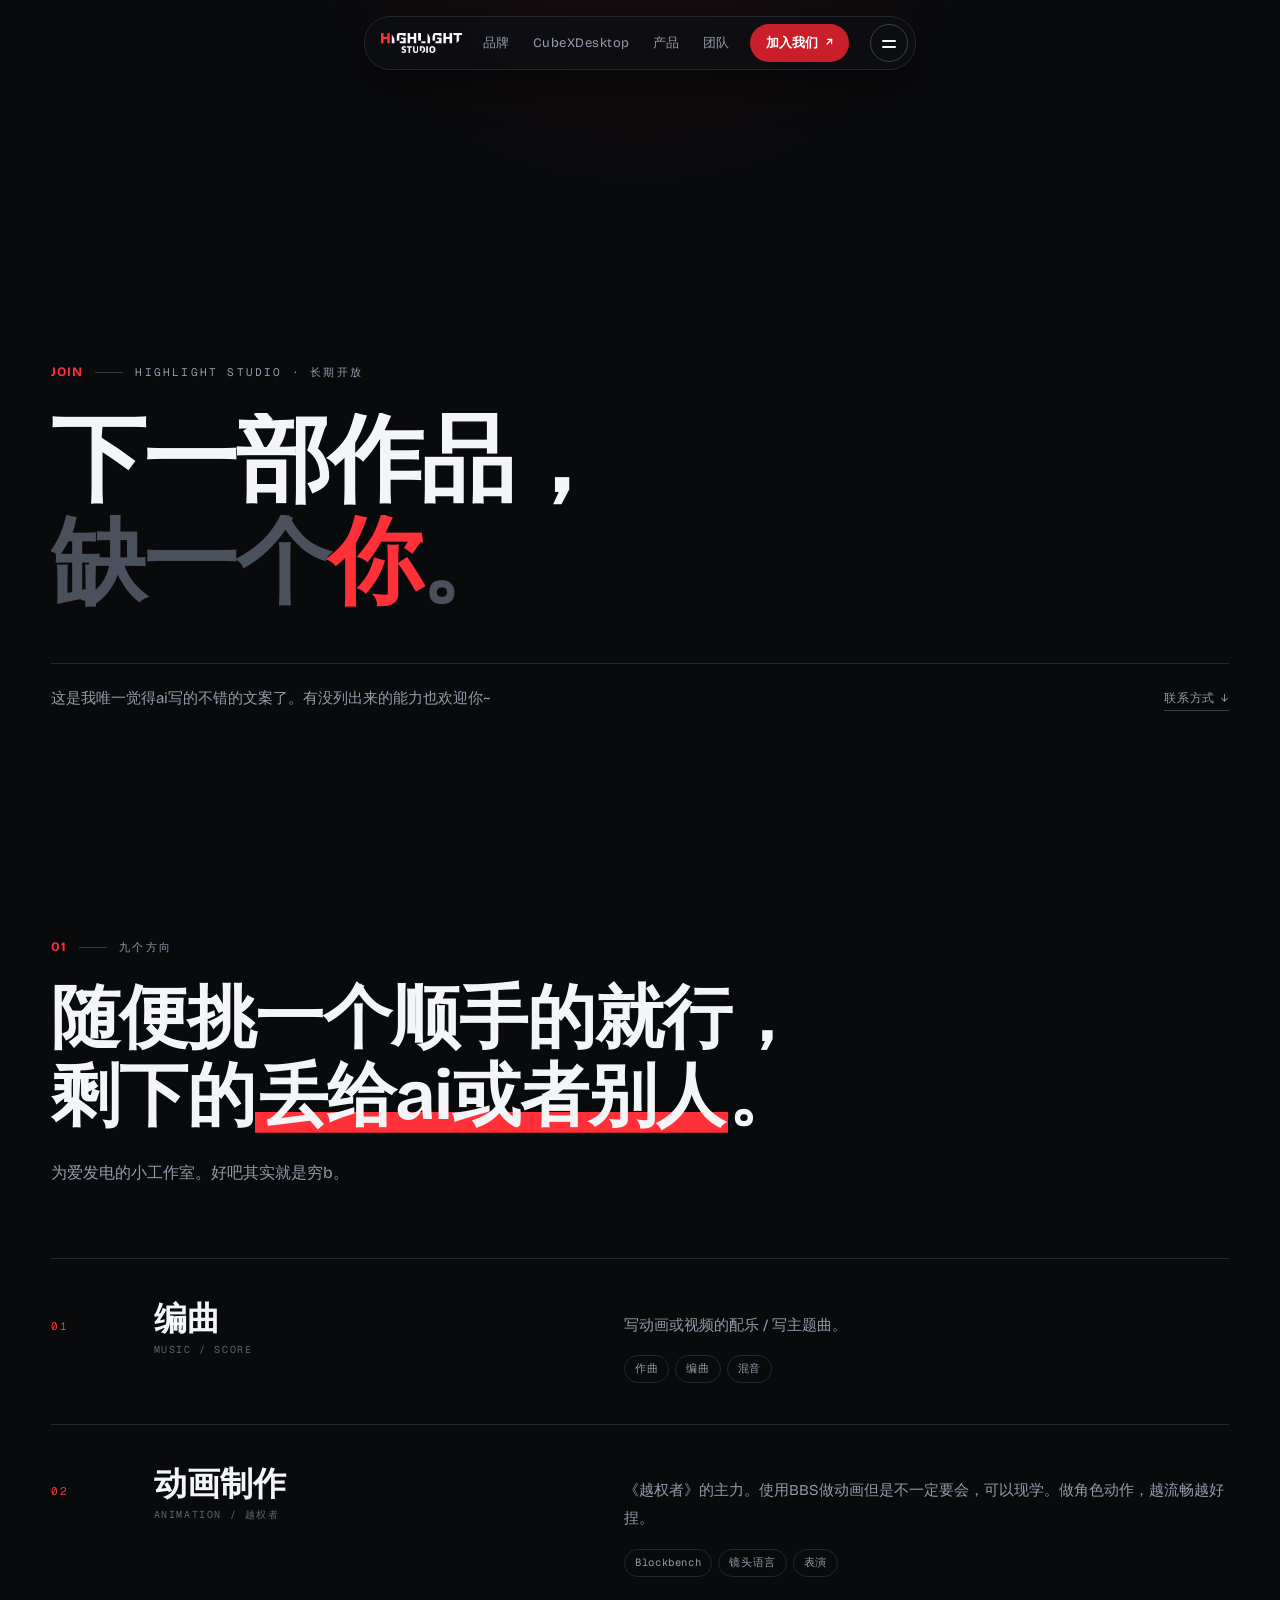
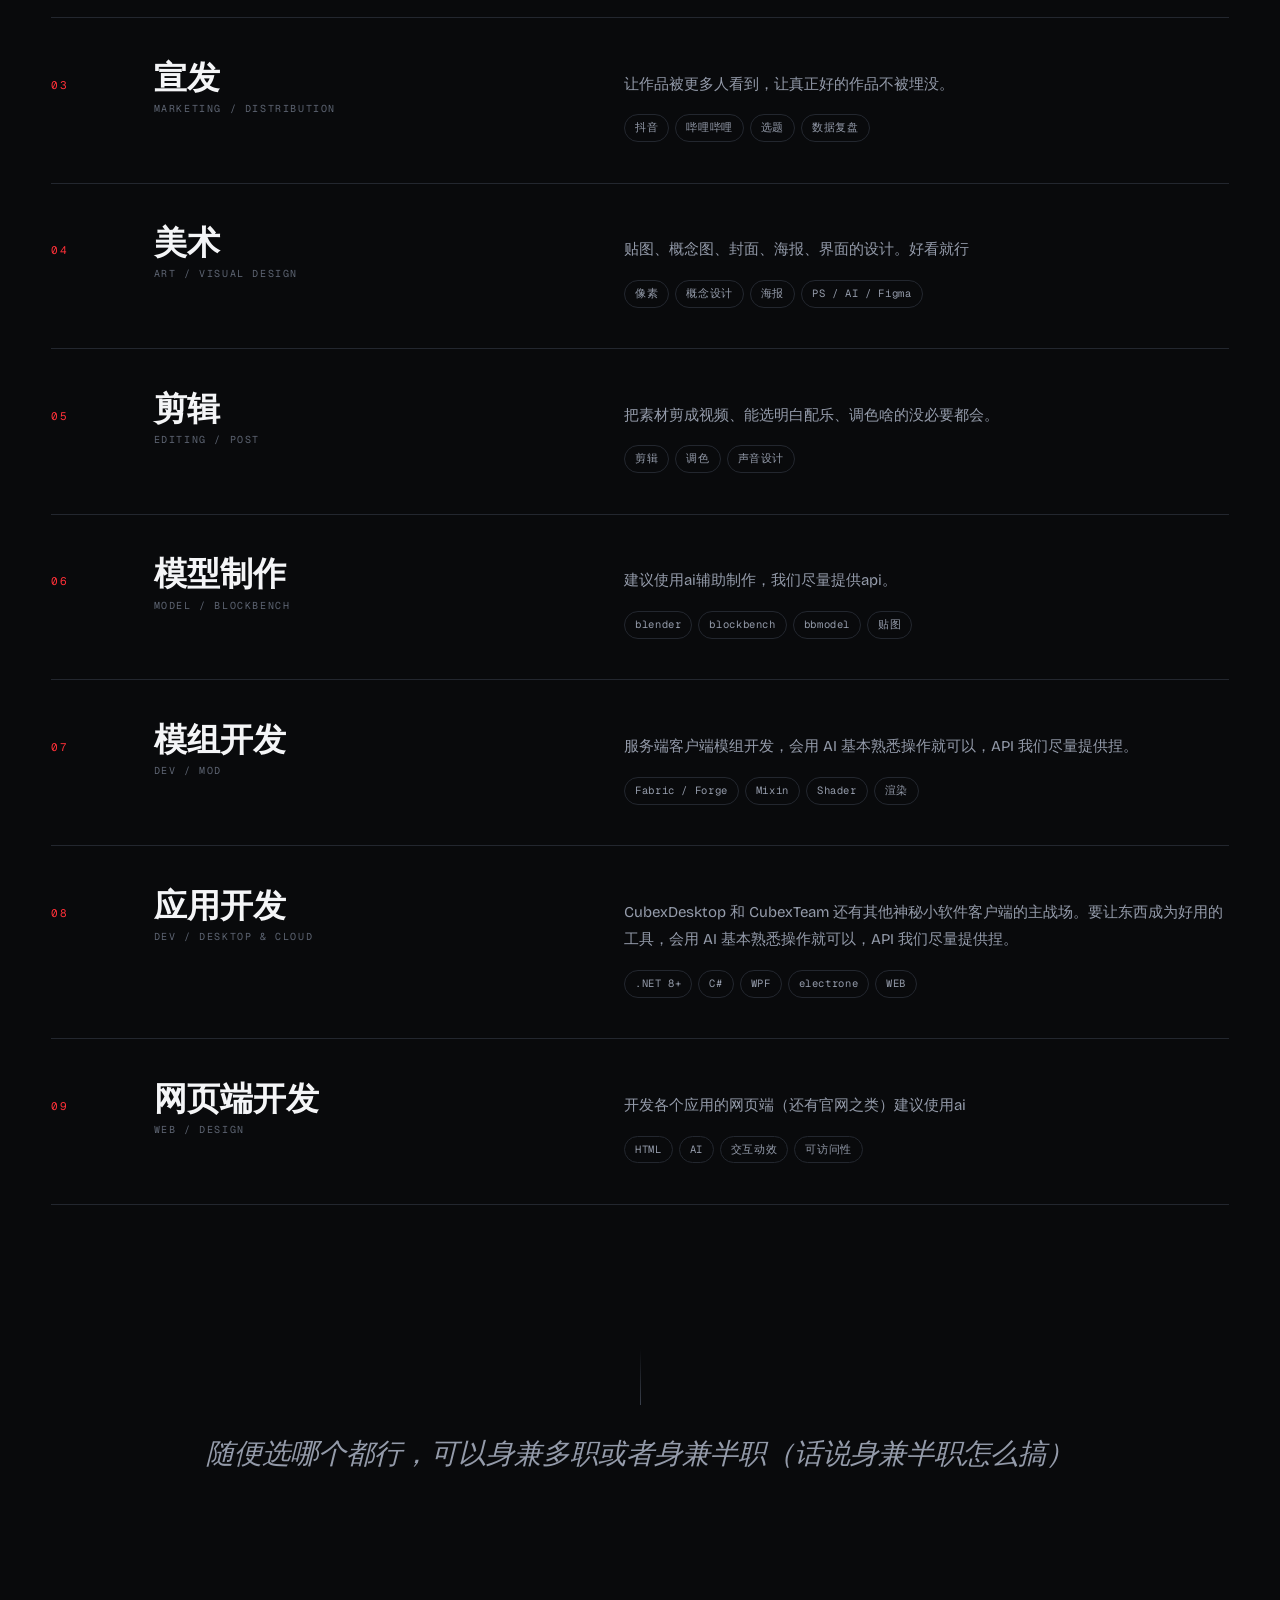
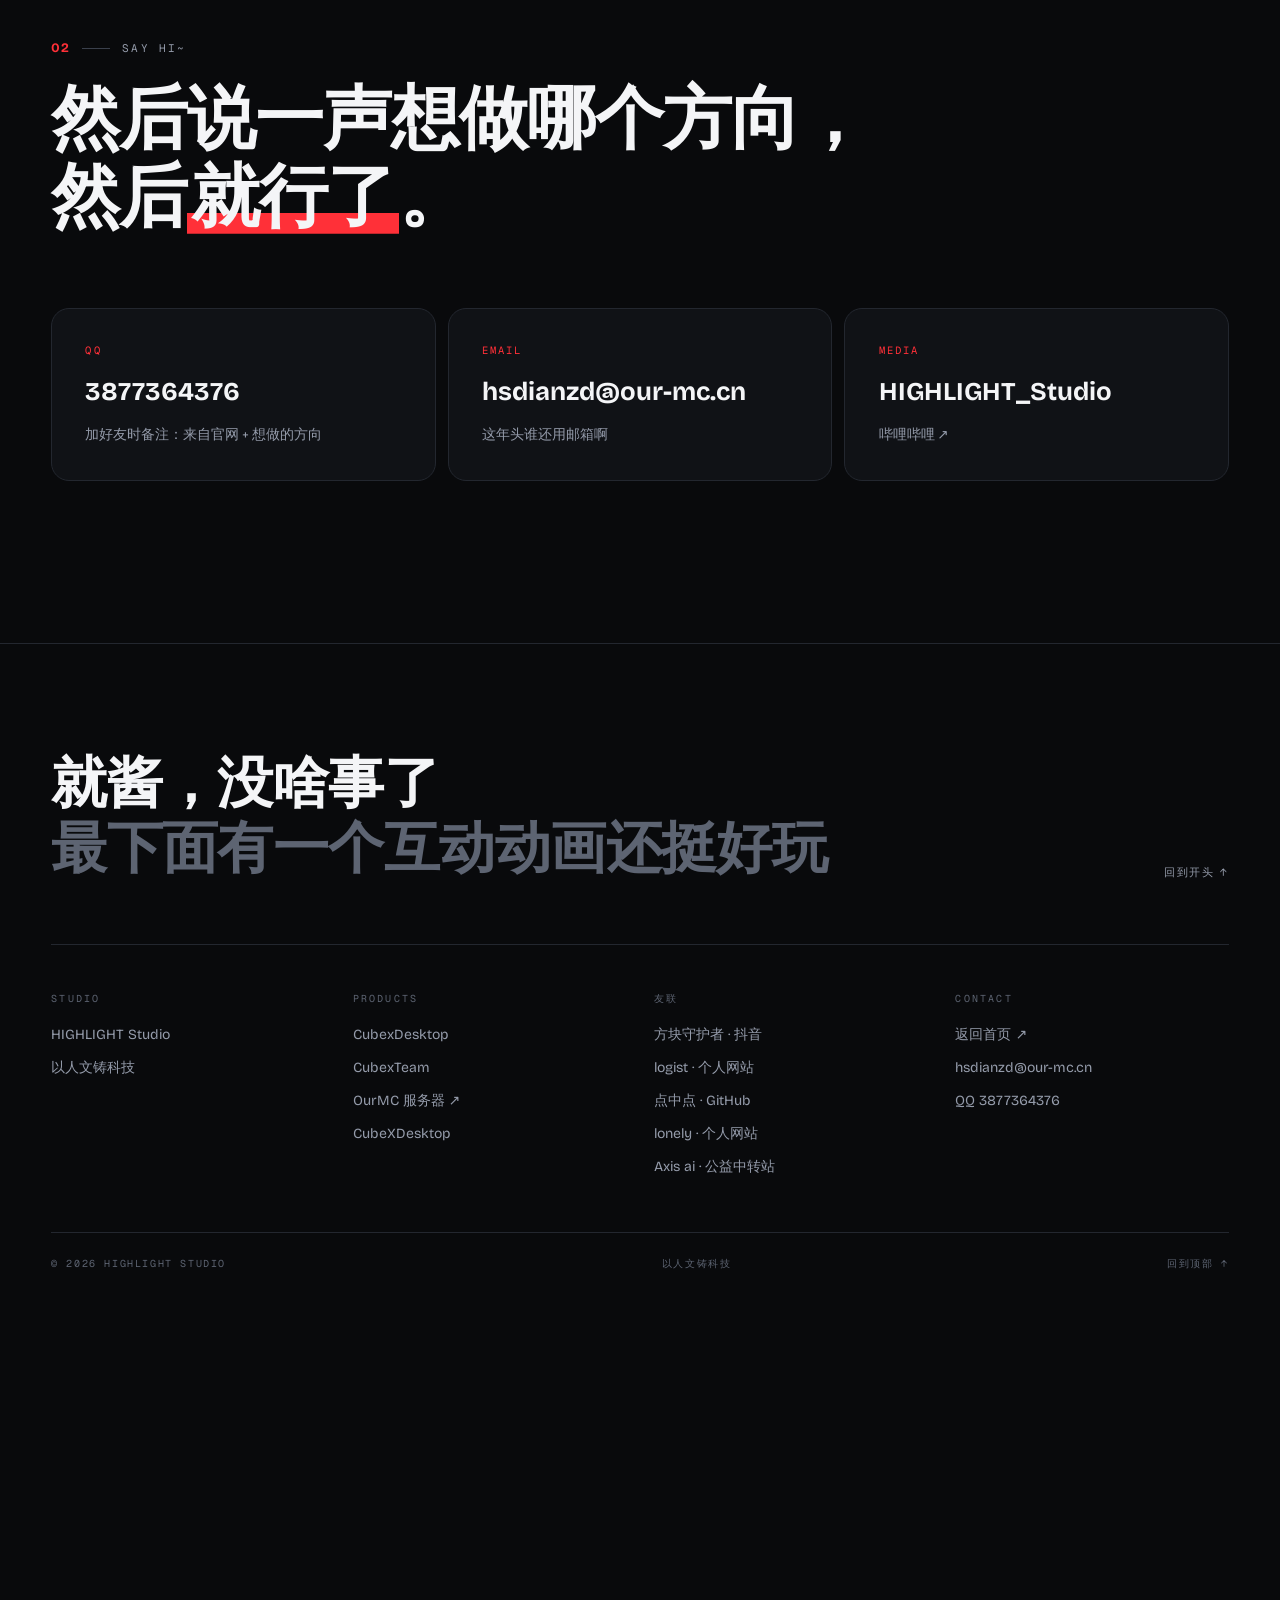
==== commit c9fece6c: "Update join.html" ====
--- a/join.html
+++ b/join.html
@@ -135,7 +135,7 @@
       </li>
       <li class="role" id="r09" data-rv>
         <span class="role-no">09</span>
-        <h3 class="role-name">网页端开发<small>UI / UX DESIGN</small></h3>
+        <h3 class="role-name">网页端开发<small>WEB / DESIGN</small></h3>
         <div class="role-body"><p>开发各个应用的网页端（还有官网之类）建议使用ai</p>
           <ul class="chips"><li>HTML</li><li>AI</li><li>交互动效</li><li>可访问性</li></ul></div>
       </li>
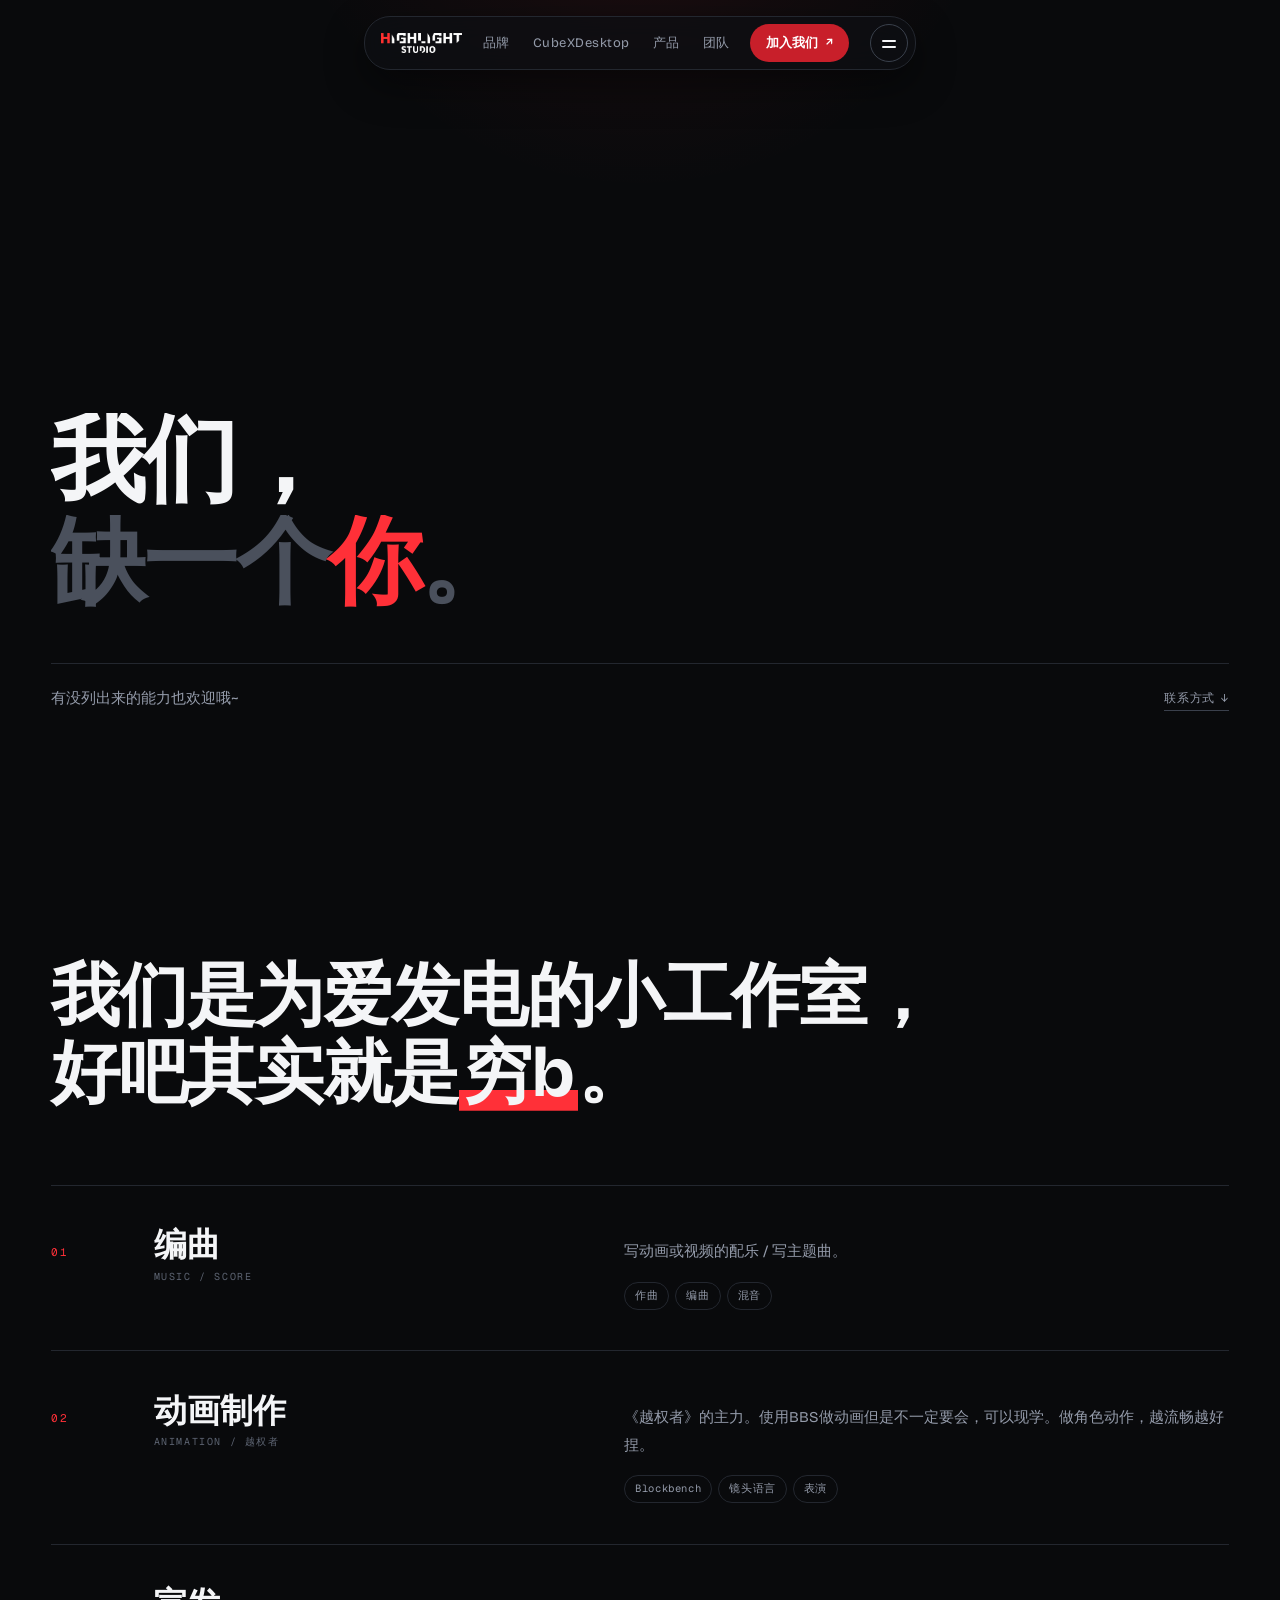
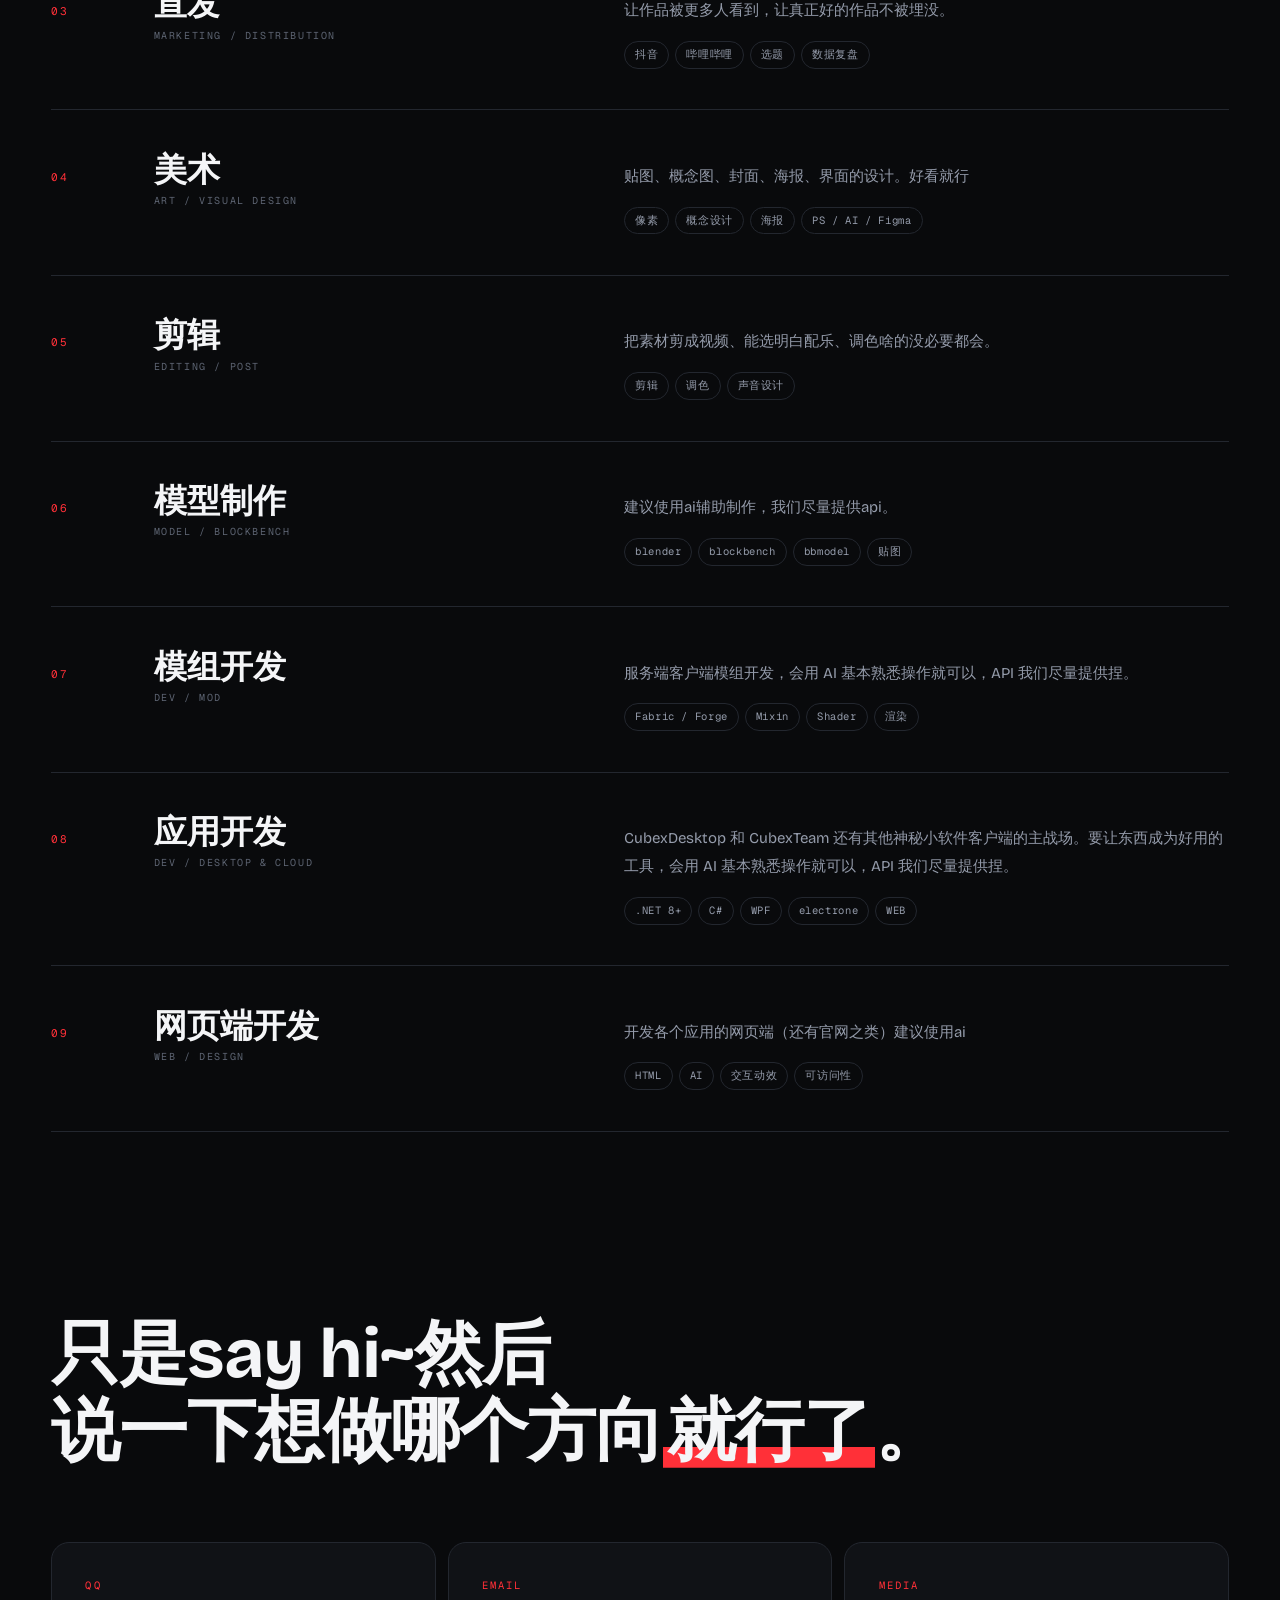
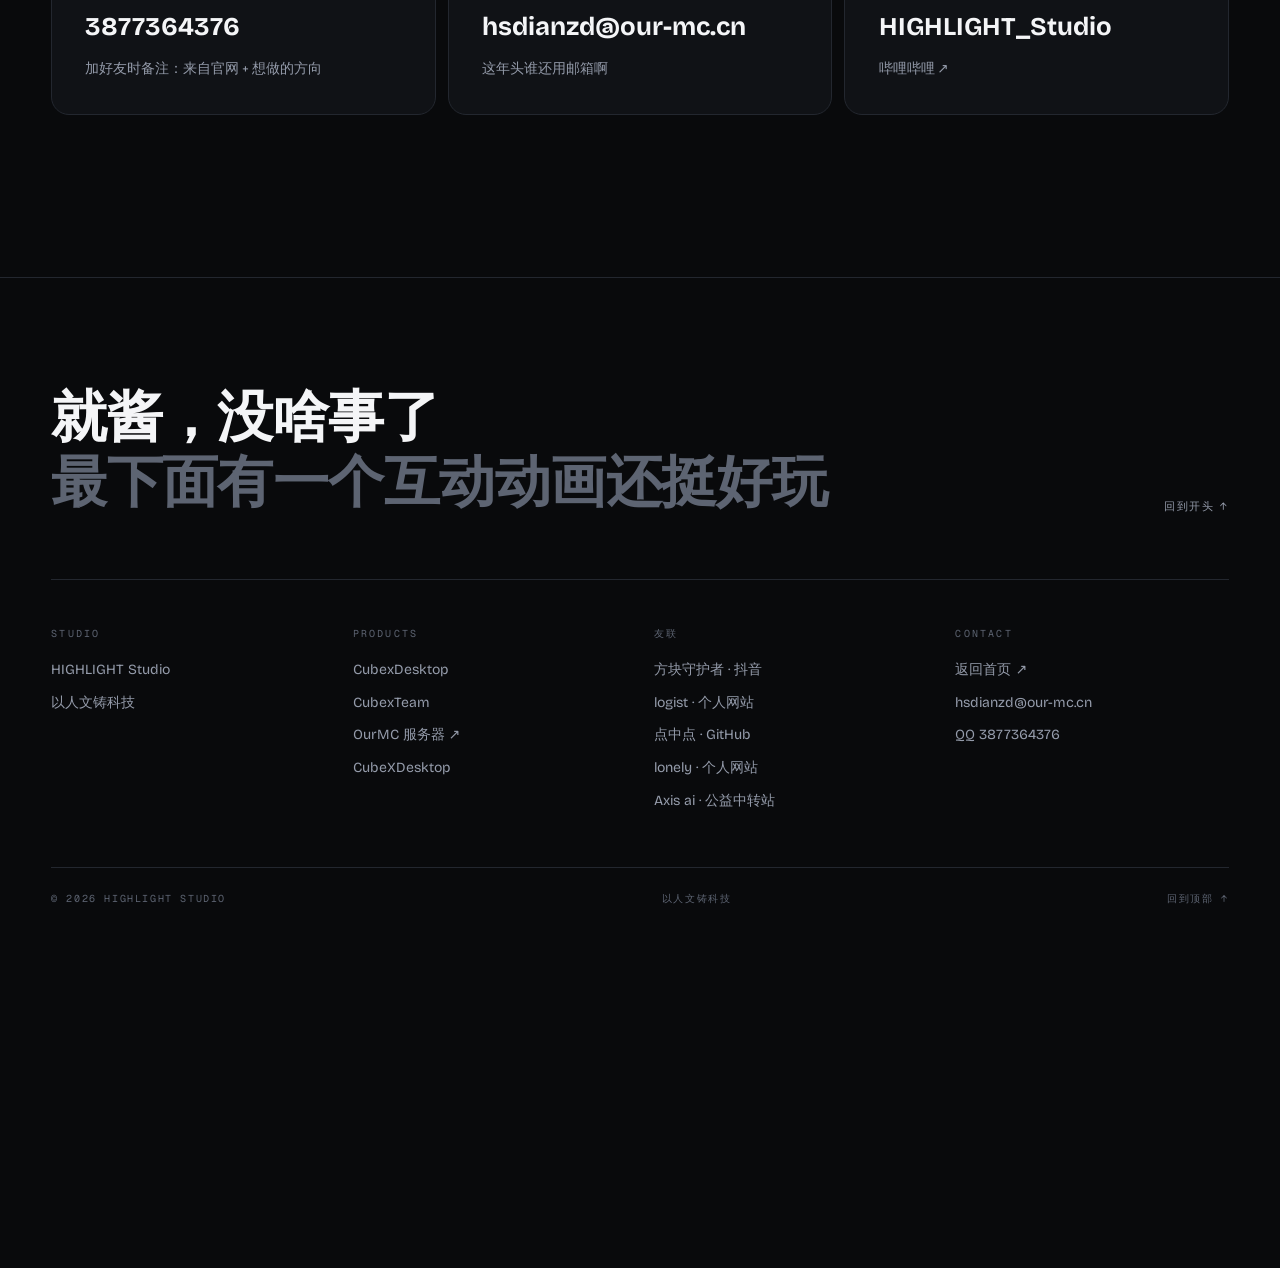
==== commit ffef2616: "Update join.html" ====
--- a/join.html
+++ b/join.html
@@ -4,7 +4,7 @@
 <meta charset="utf-8">
 <meta name="viewport" content="width=device-width,initial-scale=1,viewport-fit=cover">
 <title>加入我们 · HIGHLIGHT Studio</title>
-<meta name="description" content="HIGHLIGHT Studio 长期招募：编曲、动画制作、宣发、美术、剪辑、插件开发、模组开发、软件开发、用户界面设计。">
+<meta name="description" content="HIGHLIGHT Studio 长期招募：编曲、动画制作、宣发、美术、剪辑、模型制作、模组开发、软件开发、网页端开发。">
 <meta name="theme-color" content="#090a0c">
 <meta name="color-scheme" content="dark">
 <link rel="icon" href="./assets/icon.svg" type="image/svg+xml">
@@ -50,7 +50,7 @@
     </div>
     <div class="menu-side">
       <h2 class="menu-h">Studio</h2>
-      <p>求你了😭加入我们吧我们真的很缺人</p>
+      <p>求你了😭我们真的很缺人</p>
       <span class="mono">QQ 3877364376</span>
       <a class="mono" href="mailto:hsdianzd@our-mc.cn">hsdianzd@our-mc.cn</a>
     </div>
@@ -64,24 +64,21 @@
 <section class="hero hero-sm" id="recruit" data-chapter="JOIN" data-name="招募" aria-labelledby="jTitle">
   <div class="hero-light" aria-hidden="true"><i></i></div>
   <div class="wrap hero-in">
-    <p class="eyebrow hero-eye"><b>JOIN</b><span>HIGHLIGHT STUDIO · 长期开放</span></p>
     <h1 class="hero-title sm" id="jTitle">
-      <span class="line"><span>下一部作品，</span></span>
+      <span class="line"><span>我们，</span></span>
       <span class="line"><span>缺一个<em>你</em>。</span></span>
     </h1>
     <div class="hero-foot">
-      <p class="hero-lead">这是我唯一觉得ai写的不错的文案了。有没列出来的能力也欢迎你~</p>
+      <p class="hero-lead">有没列出来的能力也欢迎哦~</p>
       <a class="arrow-link" href="#contact">联系方式<span aria-hidden="true">↓</span></a>
     </div>
   </div>
 </section>
 
-<section class="sec roles-sec" id="roles" data-chapter="01" data-name="位置" aria-labelledby="rolesTitle">
+<section class="sec roles-sec" id="roles" data-chapter="01" data-name="方向" aria-labelledby="rolesTitle">
   <div class="wrap">
     <header class="sec-head" data-rv>
-      <p class="eyebrow"><b>01</b><span>九个方向</span></p>
-      <h2 class="sec-title" id="rolesTitle">随便挑一个顺手的就行，<br>剩下的<mark class="hl" data-hl>丢给ai或者别人</mark>。</h2>
-      <p class="sec-lead">为爱发电的小工作室。好吧其实就是穷b。</p>
+      <h2 class="sec-title" id="rolesTitle">我们是为爱发电的小工作室，<br>好吧其实就是<mark class="hl" data-hl>穷b</mark>。</h2>
     </header>
 
     <ol class="roles">
@@ -140,15 +137,13 @@
           <ul class="chips"><li>HTML</li><li>AI</li><li>交互动效</li><li>可访问性</li></ul></div>
       </li>
     </ol>
-    <p class="bridge" data-rv>随便选哪个都行，可以身兼多职或者身兼半职（话说身兼半职怎么搞）</p>
   </div>
 </section>
 
 <section class="sec contact-sec" id="contact" data-chapter="02" data-name="联系" aria-labelledby="contactTitle">
   <div class="wrap">
     <header class="sec-head" data-rv>
-      <p class="eyebrow"><b>02</b><span>say hi~</span></p>
-      <h2 class="sec-title" id="contactTitle">然后说一声想做哪个方向，<br>然后<mark class="hl" data-hl>就行了</mark>。</h2>
+      <h2 class="sec-title" id="contactTitle">只是say hi~然后<br>说一下想做哪个方向<mark class="hl" data-hl>就行了</mark>。</h2>
     </header>
     <div class="contacts">
       <div class="contact" data-rv>
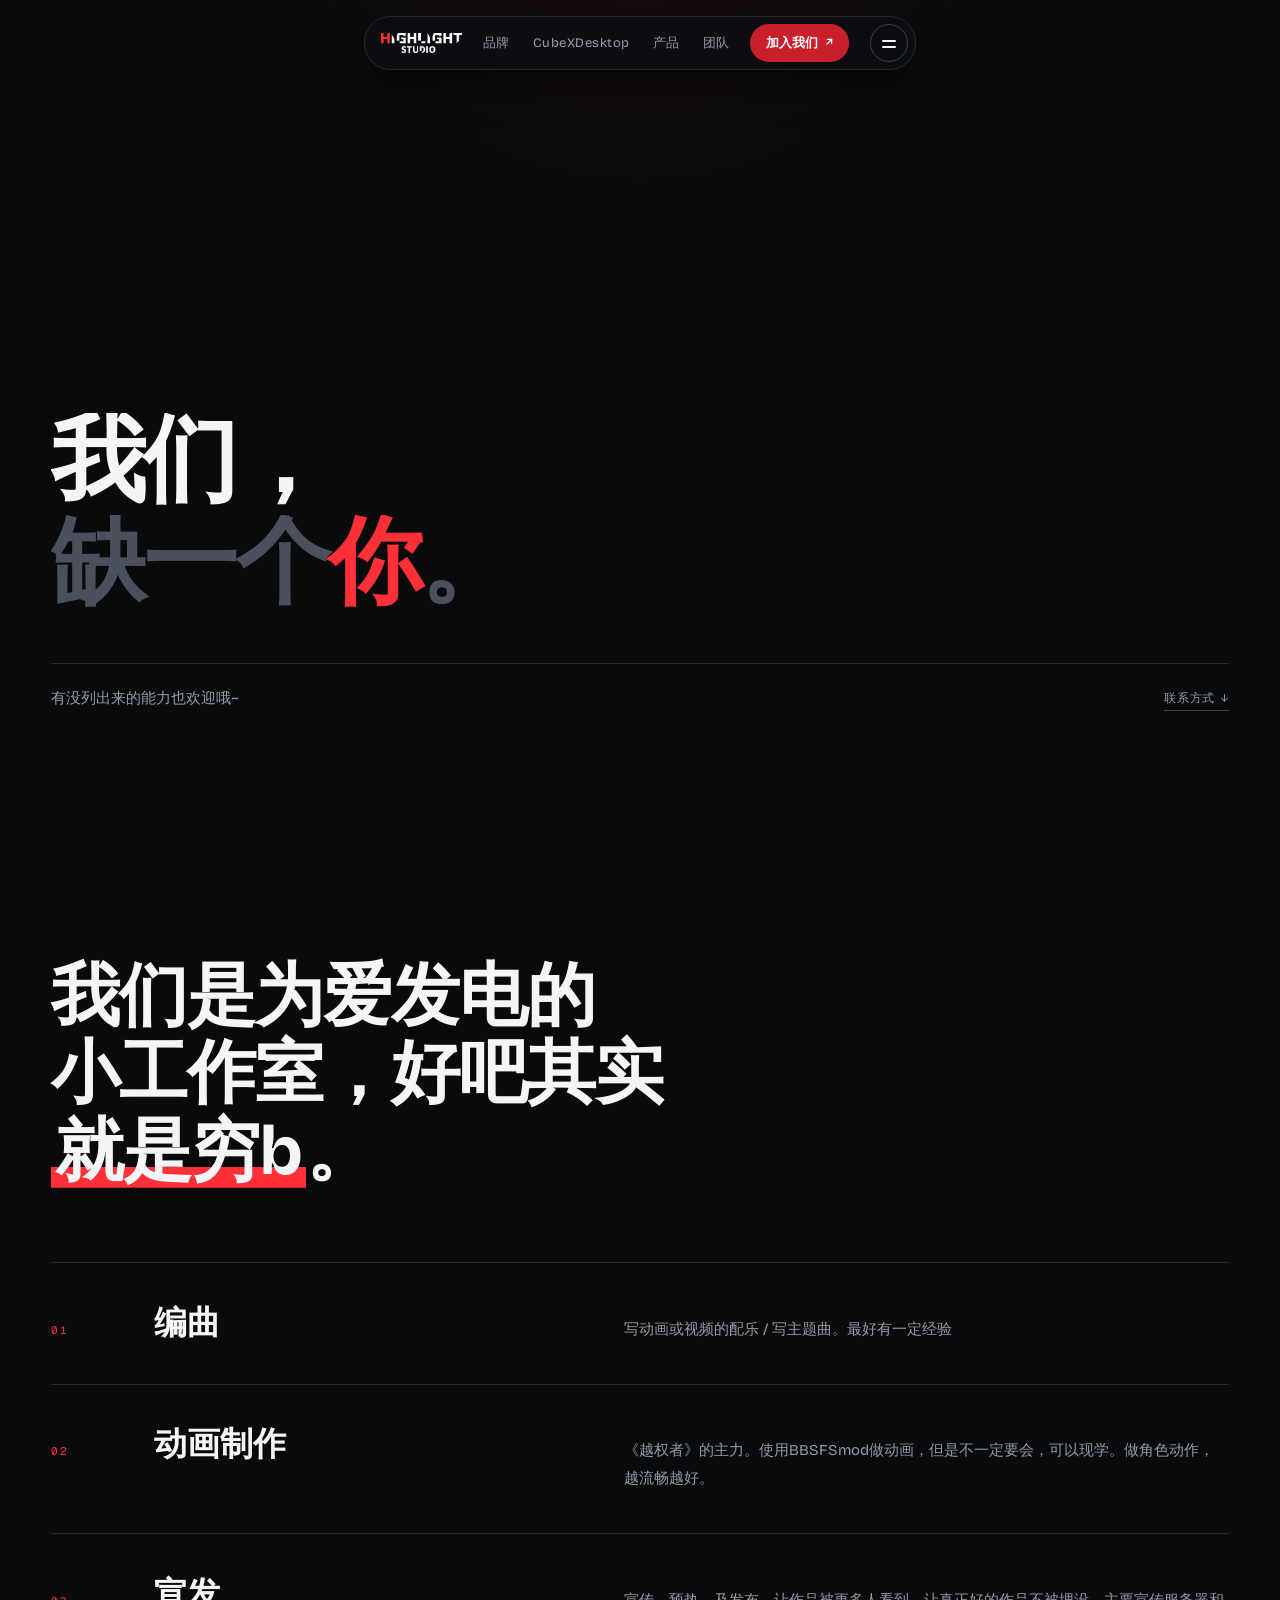
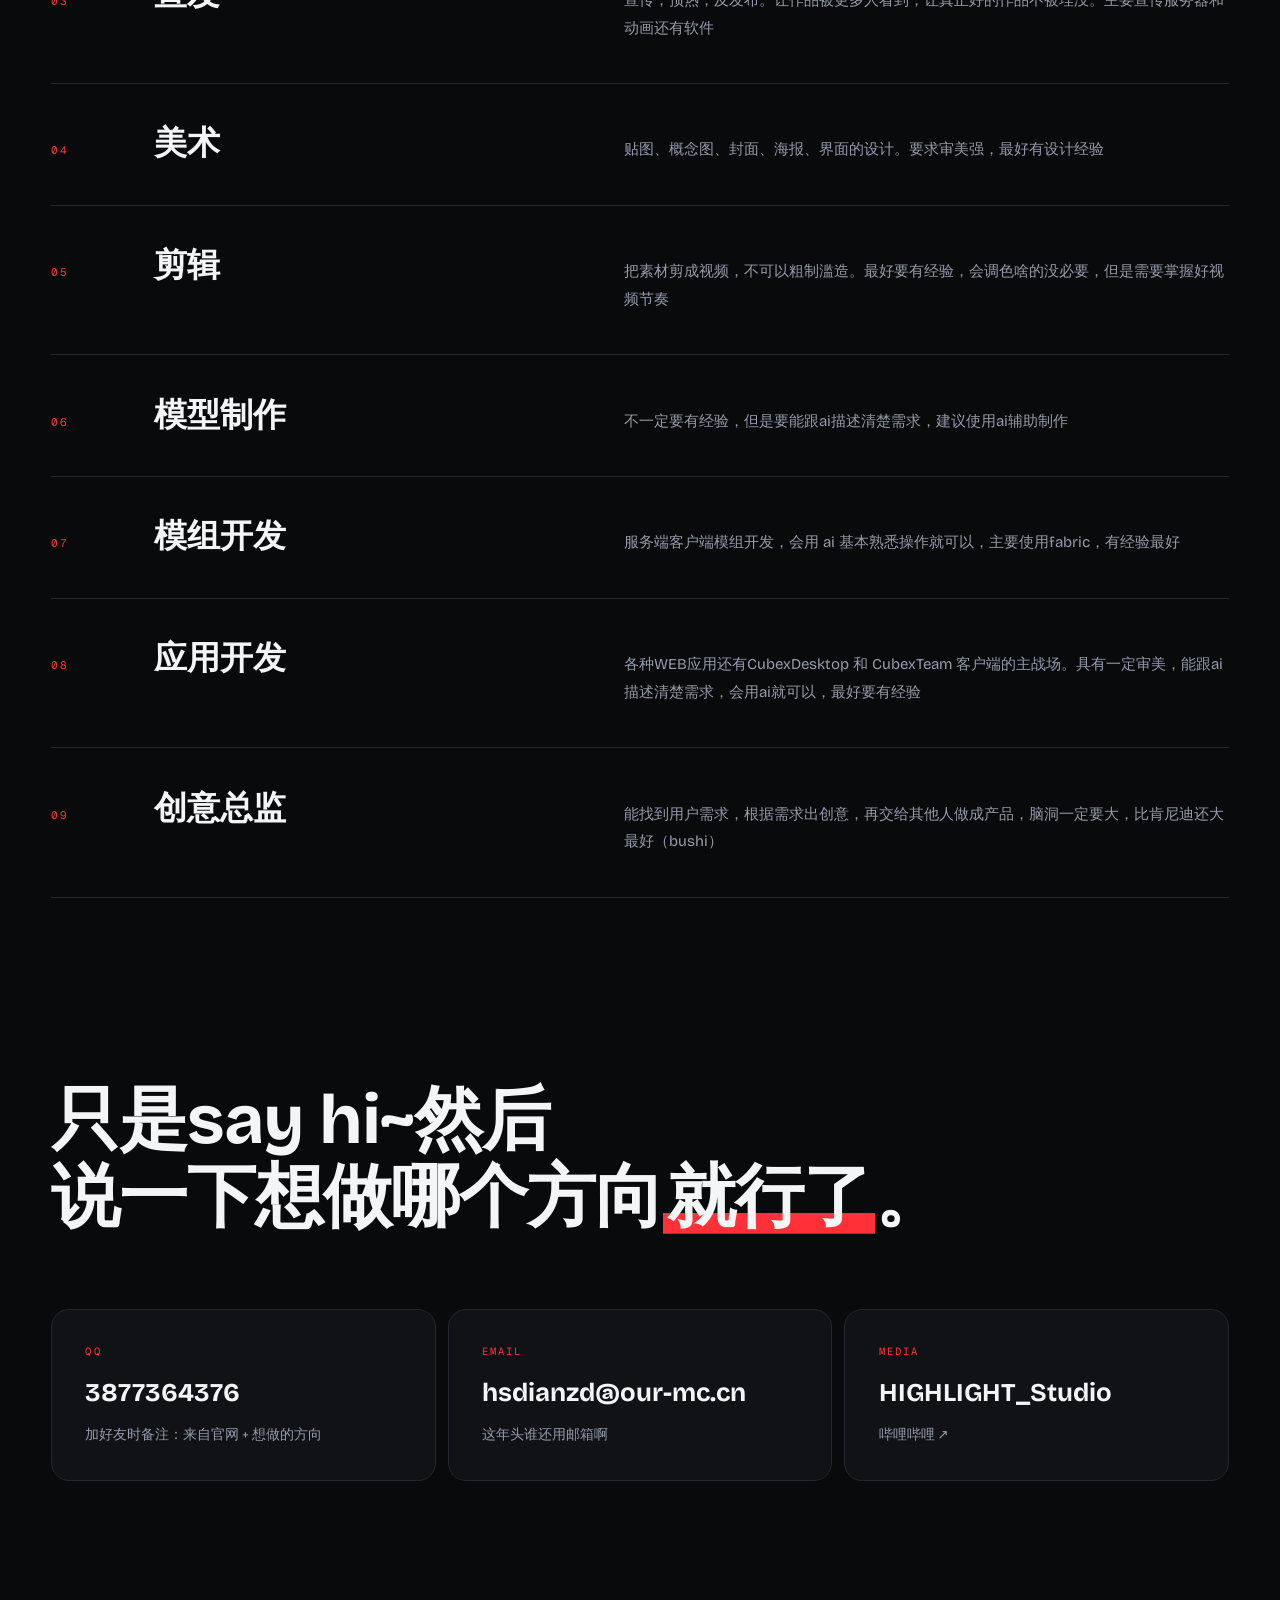
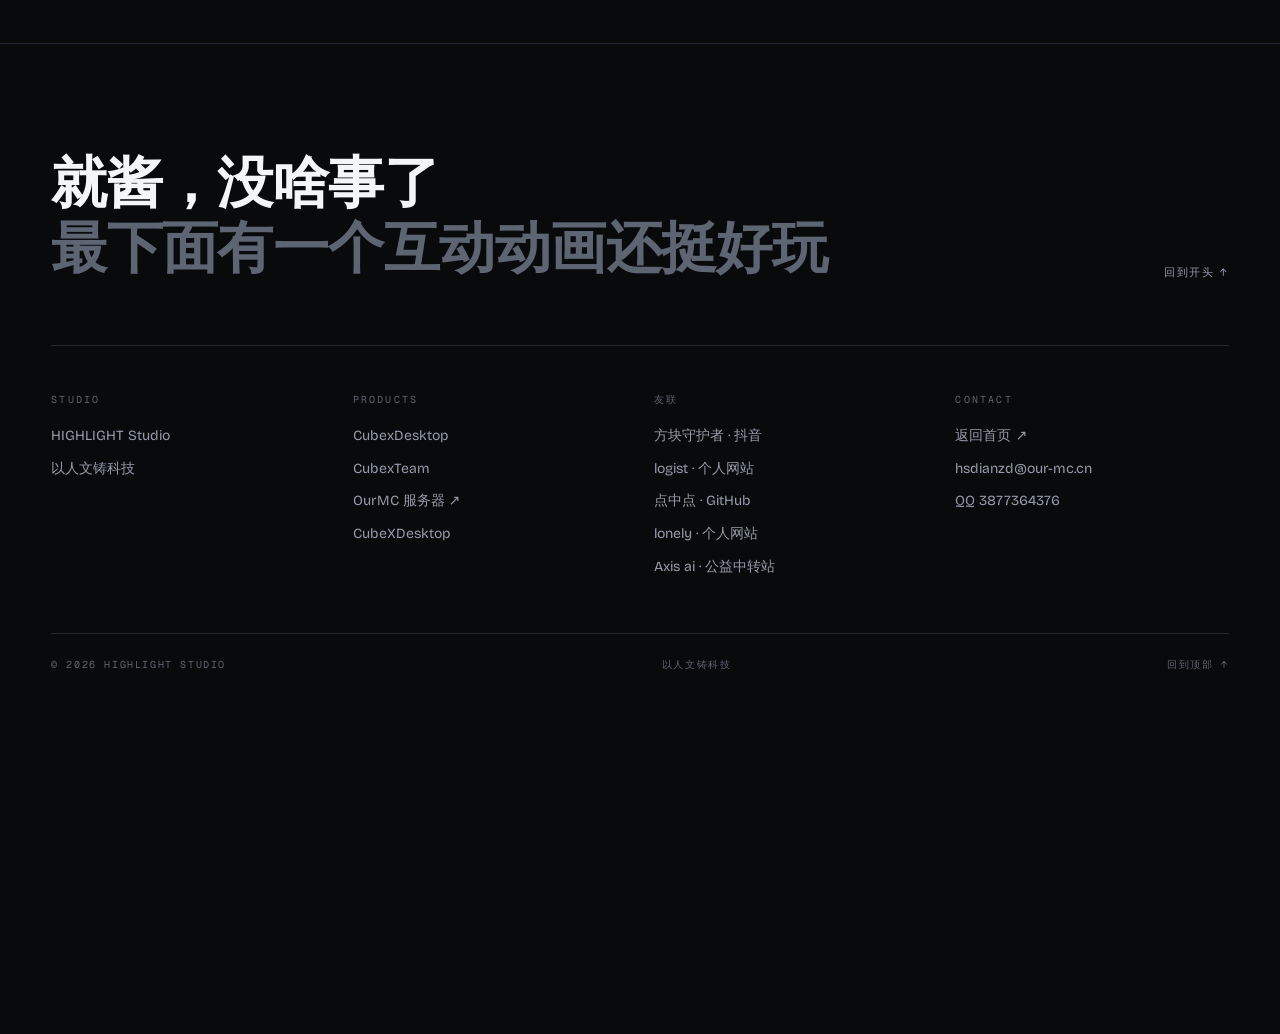
==== commit 8bf4d165: "Update join.html" ====
--- a/join.html
+++ b/join.html
@@ -78,63 +78,54 @@
 <section class="sec roles-sec" id="roles" data-chapter="01" data-name="方向" aria-labelledby="rolesTitle">
   <div class="wrap">
     <header class="sec-head" data-rv>
-      <h2 class="sec-title" id="rolesTitle">我们是为爱发电的小工作室，<br>好吧其实就是<mark class="hl" data-hl>穷b</mark>。</h2>
+      <h2 class="sec-title" id="rolesTitle">我们是为爱发电的<br>小工作室，好吧其实<mark class="hl" data-hl>就是穷b</mark>。</h2>
     </header>
 
     <ol class="roles">
       <li class="role" id="r01" data-rv>
         <span class="role-no">01</span>
-        <h3 class="role-name">编曲<small>MUSIC / SCORE</small></h3>
-        <div class="role-body"><p>写动画或视频的配乐 / 写主题曲。</p>
-          <ul class="chips"><li>作曲</li><li>编曲</li><li>混音</li></ul></div>
+        <h3 class="role-name">编曲</h3>
+        <div class="role-body"><p>写动画或视频的配乐 / 写主题曲。最好有一定经验</p>
       </li>
       <li class="role" id="r02" data-rv>
         <span class="role-no">02</span>
-        <h3 class="role-name">动画制作<small>ANIMATION / 越权者</small></h3>
-        <div class="role-body"><p>《越权者》的主力。使用BBS做动画但是不一定要会，可以现学。做角色动作，越流畅越好捏。</p>
-          <ul class="chips"><li>Blockbench</li><li>镜头语言</li><li>表演</li></ul></div>
+        <h3 class="role-name">动画制作</h3>
+        <div class="role-body"><p>《越权者》的主力。使用BBSFSmod做动画，但是不一定要会，可以现学。做角色动作，越流畅越好。</p>
       </li>
       <li class="role" id="r03" data-rv>
         <span class="role-no">03</span>
-        <h3 class="role-name">宣发<small>MARKETING / DISTRIBUTION</small></h3>
-        <div class="role-body"><p>让作品被更多人看到，让真正好的作品不被埋没。</p>
-          <ul class="chips"><li>抖音</li><li>哔哩哔哩</li><li>选题</li><li>数据复盘</li></ul></div>
+        <h3 class="role-name">宣发</h3>
+        <div class="role-body"><p>宣传，预热，及发布。让作品被更多人看到，让真正好的作品不被埋没。主要宣传服务器和动画还有软件</p>
       </li>
       <li class="role" id="r04" data-rv>
         <span class="role-no">04</span>
-        <h3 class="role-name">美术<small>ART / VISUAL DESIGN</small></h3>
-        <div class="role-body"><p>贴图、概念图、封面、海报、界面的设计。好看就行</p>
-          <ul class="chips"><li>像素</li><li>概念设计</li><li>海报</li><li>PS / AI / Figma</li></ul></div>
+        <h3 class="role-name">美术</h3>
+        <div class="role-body"><p>贴图、概念图、封面、海报、界面的设计。要求审美强，最好有设计经验</p>
       </li>
       <li class="role" id="r05" data-rv>
         <span class="role-no">05</span>
-        <h3 class="role-name">剪辑<small>EDITING / POST</small></h3>
-        <div class="role-body"><p>把素材剪成视频、能选明白配乐、调色啥的没必要都会。</p>
-          <ul class="chips"><li>剪辑</li><li>调色</li><li>声音设计</li></ul></div>
+        <h3 class="role-name">剪辑</h3>
+        <div class="role-body"><p>把素材剪成视频，不可以粗制滥造。最好要有经验，会调色啥的没必要，但是需要掌握好视频节奏</p>
       </li>
       <li class="role" id="r06" data-rv>
         <span class="role-no">06</span>
-        <h3 class="role-name">模型制作<small>MODEL / BLOCKBENCH</small></h3>
-        <div class="role-body"><p>建议使用ai辅助制作，我们尽量提供api。</p>
-          <ul class="chips"><li>blender</li><li>blockbench</li><li>bbmodel</li><li>贴图</li></ul></div>
+        <h3 class="role-name">模型制作</h3>
+        <div class="role-body"><p>不一定要有经验，但是要能跟ai描述清楚需求，建议使用ai辅助制作</p>
       </li>
       <li class="role" id="r07" data-rv>
         <span class="role-no">07</span>
-        <h3 class="role-name">模组开发<small>DEV / MOD</small></h3>
-        <div class="role-body"><p>服务端客户端模组开发，会用 AI 基本熟悉操作就可以，API 我们尽量提供捏。</p>
-          <ul class="chips"><li>Fabric / Forge</li><li>Mixin</li><li>Shader</li><li>渲染</li></ul></div>
+        <h3 class="role-name">模组开发</h3>
+        <div class="role-body"><p>服务端客户端模组开发，会用 ai 基本熟悉操作就可以，主要使用fabric，有经验最好</p>
       </li>
       <li class="role" id="r08" data-rv>
         <span class="role-no">08</span>
-        <h3 class="role-name">应用开发<small>DEV / DESKTOP &amp; CLOUD</small></h3>
-        <div class="role-body"><p>CubexDesktop 和 CubexTeam 还有其他神秘小软件客户端的主战场。要让东西成为好用的工具，会用 AI 基本熟悉操作就可以，API 我们尽量提供捏。</p>
-          <ul class="chips"><li>.NET 8+</li><li>C#</li><li>WPF</li><li>electrone</li><li>WEB</li></ul></div>
+        <h3 class="role-name">应用开发</h3>
+        <div class="role-body"><p>各种WEB应用还有CubexDesktop 和 CubexTeam 客户端的主战场。具有一定审美，能跟ai描述清楚需求，会用ai就可以，最好要有经验</p>
       </li>
       <li class="role" id="r09" data-rv>
         <span class="role-no">09</span>
-        <h3 class="role-name">网页端开发<small>WEB / DESIGN</small></h3>
-        <div class="role-body"><p>开发各个应用的网页端（还有官网之类）建议使用ai</p>
-          <ul class="chips"><li>HTML</li><li>AI</li><li>交互动效</li><li>可访问性</li></ul></div>
+        <h3 class="role-name">创意总监</h3>
+        <div class="role-body"><p>能找到用户需求，根据需求出创意，再交给其他人做成产品，脑洞一定要大，比肯尼迪还大最好（bushi）</p>
       </li>
     </ol>
   </div>
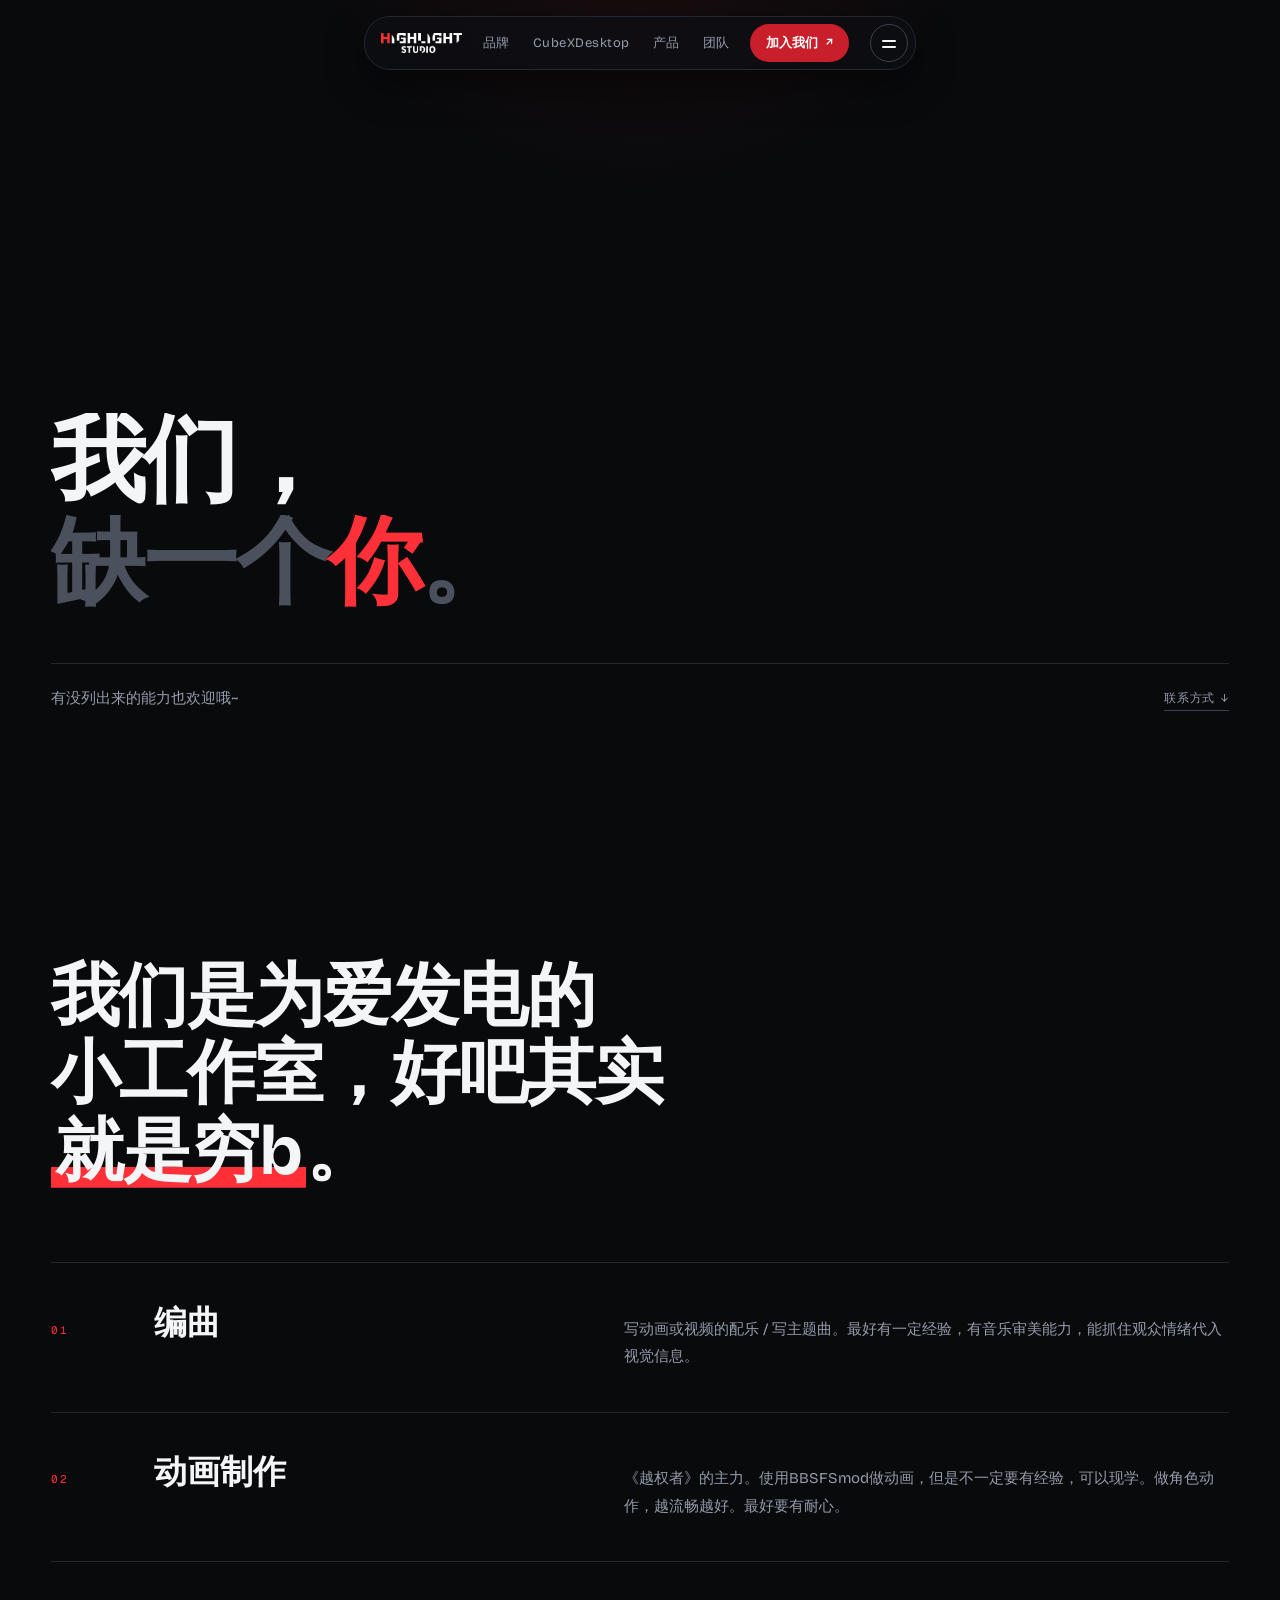
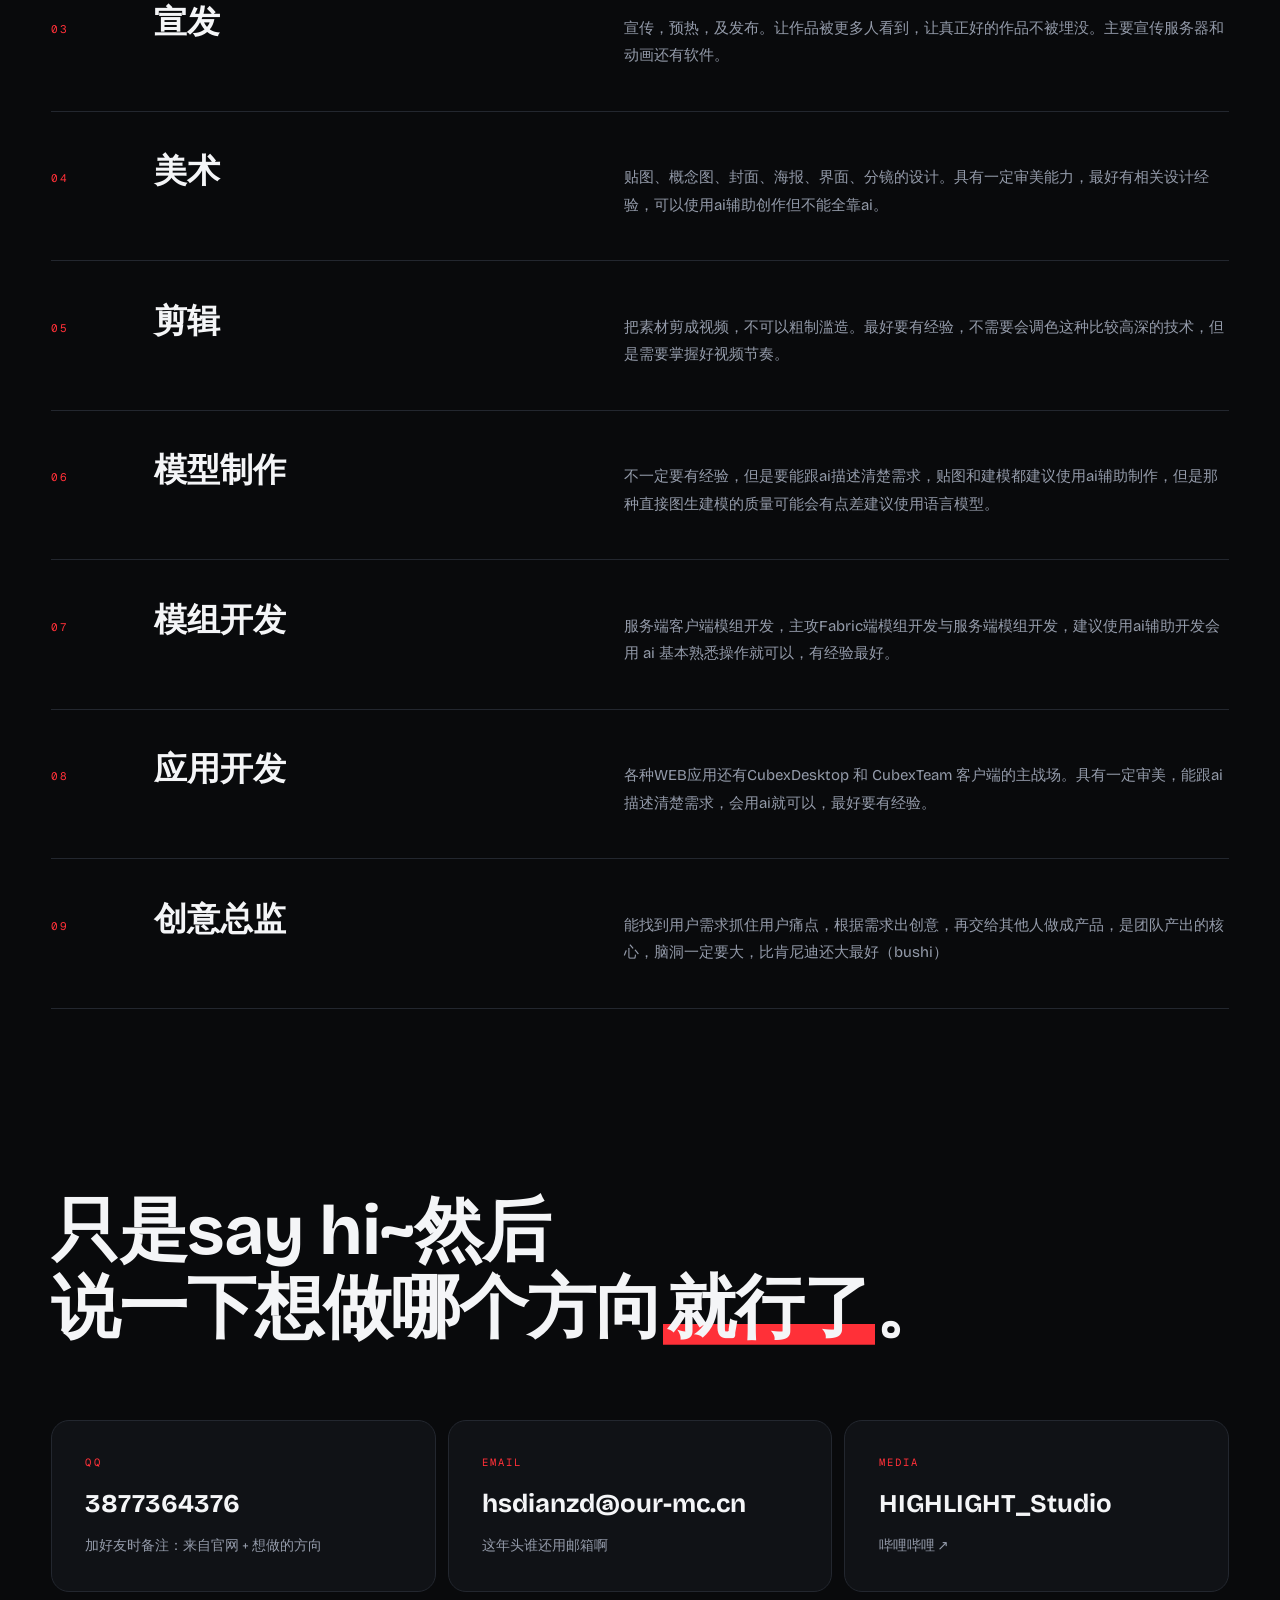
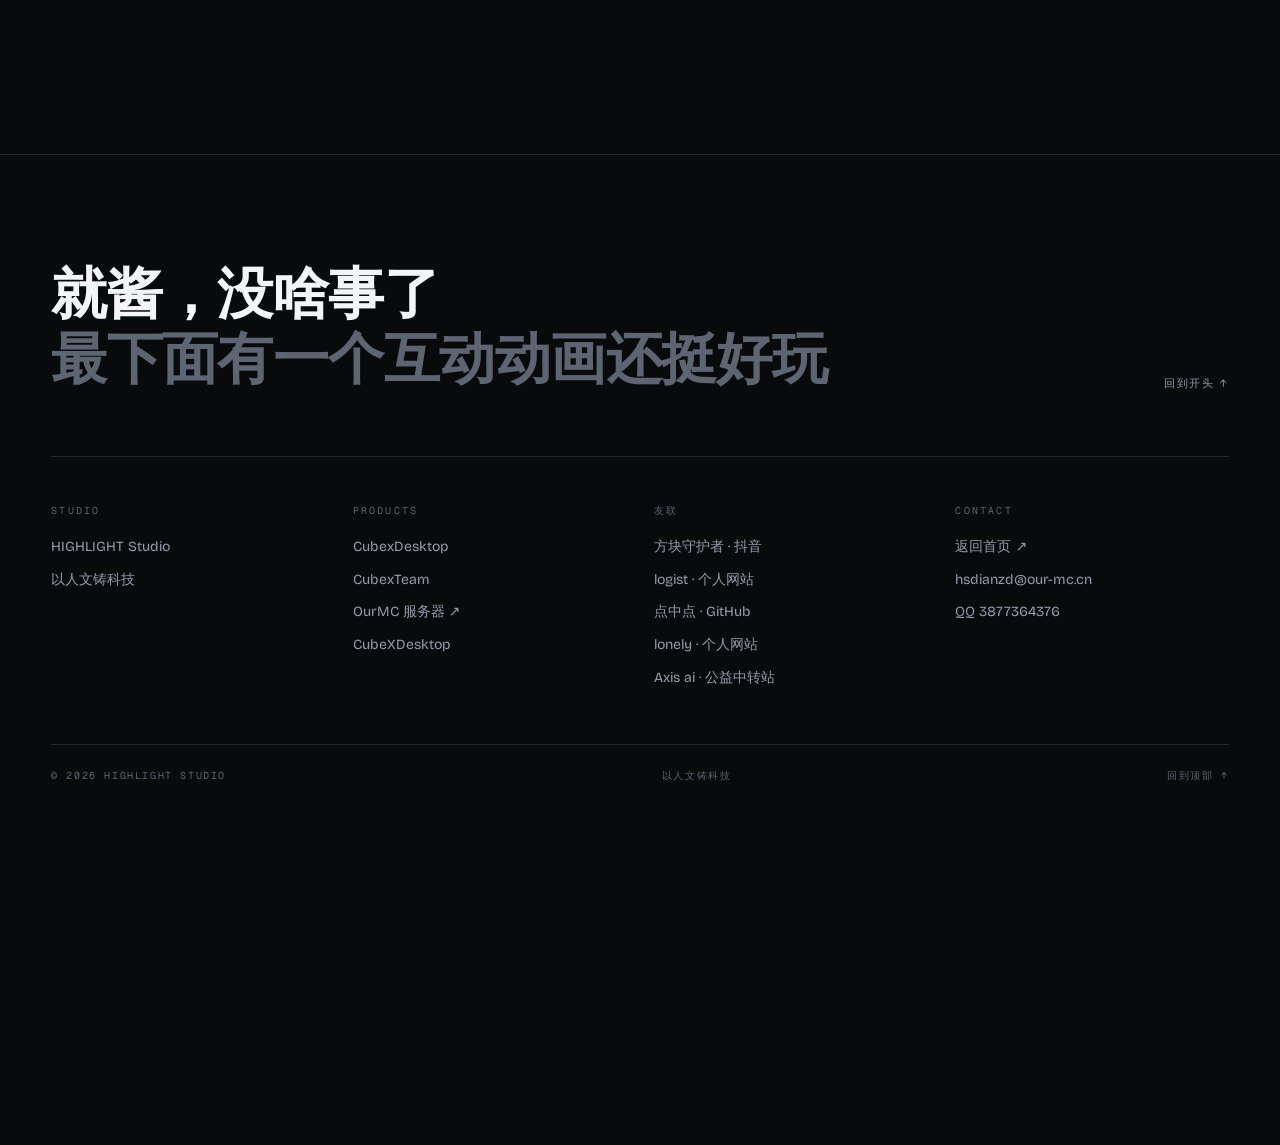
==== commit a56d4d7c: "Update join.html" ====
--- a/join.html
+++ b/join.html
@@ -4,7 +4,7 @@
 <meta charset="utf-8">
 <meta name="viewport" content="width=device-width,initial-scale=1,viewport-fit=cover">
 <title>加入我们 · HIGHLIGHT Studio</title>
-<meta name="description" content="HIGHLIGHT Studio 长期招募：编曲、动画制作、宣发、美术、剪辑、模型制作、模组开发、软件开发、网页端开发。">
+<meta name="description" content="HIGHLIGHT Studio 长期招募：编曲、动画制作、宣发、美术、剪辑、模型制作、模组开发、软件开发、创意总监。">
 <meta name="theme-color" content="#090a0c">
 <meta name="color-scheme" content="dark">
 <link rel="icon" href="./assets/icon.svg" type="image/svg+xml">
@@ -85,47 +85,47 @@
       <li class="role" id="r01" data-rv>
         <span class="role-no">01</span>
         <h3 class="role-name">编曲</h3>
-        <div class="role-body"><p>写动画或视频的配乐 / 写主题曲。最好有一定经验</p>
+        <div class="role-body"><p>写动画或视频的配乐 / 写主题曲。最好有一定经验，有音乐审美能力，能抓住观众情绪代入视觉信息。</p>
       </li>
       <li class="role" id="r02" data-rv>
         <span class="role-no">02</span>
         <h3 class="role-name">动画制作</h3>
-        <div class="role-body"><p>《越权者》的主力。使用BBSFSmod做动画，但是不一定要会，可以现学。做角色动作，越流畅越好。</p>
+        <div class="role-body"><p>《越权者》的主力。使用BBSFSmod做动画，但是不一定要有经验，可以现学。做角色动作，越流畅越好。最好要有耐心。</p>
       </li>
       <li class="role" id="r03" data-rv>
         <span class="role-no">03</span>
         <h3 class="role-name">宣发</h3>
-        <div class="role-body"><p>宣传，预热，及发布。让作品被更多人看到，让真正好的作品不被埋没。主要宣传服务器和动画还有软件</p>
+        <div class="role-body"><p>宣传，预热，及发布。让作品被更多人看到，让真正好的作品不被埋没。主要宣传服务器和动画还有软件。</p>
       </li>
       <li class="role" id="r04" data-rv>
         <span class="role-no">04</span>
         <h3 class="role-name">美术</h3>
-        <div class="role-body"><p>贴图、概念图、封面、海报、界面的设计。要求审美强，最好有设计经验</p>
+        <div class="role-body"><p>贴图、概念图、封面、海报、界面、分镜的设计。具有一定审美能力，最好有相关设计经验，可以使用ai辅助创作但不能全靠ai。</p>
       </li>
       <li class="role" id="r05" data-rv>
         <span class="role-no">05</span>
         <h3 class="role-name">剪辑</h3>
-        <div class="role-body"><p>把素材剪成视频，不可以粗制滥造。最好要有经验，会调色啥的没必要，但是需要掌握好视频节奏</p>
+        <div class="role-body"><p>把素材剪成视频，不可以粗制滥造。最好要有经验，不需要会调色这种比较高深的技术，但是需要掌握好视频节奏。</p>
       </li>
       <li class="role" id="r06" data-rv>
         <span class="role-no">06</span>
         <h3 class="role-name">模型制作</h3>
-        <div class="role-body"><p>不一定要有经验，但是要能跟ai描述清楚需求，建议使用ai辅助制作</p>
+        <div class="role-body"><p>不一定要有经验，但是要能跟ai描述清楚需求，贴图和建模都建议使用ai辅助制作，但是那种直接图生建模的质量可能会有点差建议使用语言模型。</p>
       </li>
       <li class="role" id="r07" data-rv>
         <span class="role-no">07</span>
         <h3 class="role-name">模组开发</h3>
-        <div class="role-body"><p>服务端客户端模组开发，会用 ai 基本熟悉操作就可以，主要使用fabric，有经验最好</p>
+        <div class="role-body"><p>服务端客户端模组开发，主攻Fabric端模组开发与服务端模组开发，建议使用ai辅助开发会用 ai 基本熟悉操作就可以，有经验最好。</p>
       </li>
       <li class="role" id="r08" data-rv>
         <span class="role-no">08</span>
         <h3 class="role-name">应用开发</h3>
-        <div class="role-body"><p>各种WEB应用还有CubexDesktop 和 CubexTeam 客户端的主战场。具有一定审美，能跟ai描述清楚需求，会用ai就可以，最好要有经验</p>
+        <div class="role-body"><p>各种WEB应用还有CubexDesktop 和 CubexTeam 客户端的主战场。具有一定审美，能跟ai描述清楚需求，会用ai就可以，最好要有经验。</p>
       </li>
       <li class="role" id="r09" data-rv>
         <span class="role-no">09</span>
         <h3 class="role-name">创意总监</h3>
-        <div class="role-body"><p>能找到用户需求，根据需求出创意，再交给其他人做成产品，脑洞一定要大，比肯尼迪还大最好（bushi）</p>
+        <div class="role-body"><p>能找到用户需求抓住用户痛点，根据需求出创意，再交给其他人做成产品，是团队产出的核心，脑洞一定要大，比肯尼迪还大最好（bushi）</p>
       </li>
     </ol>
   </div>
